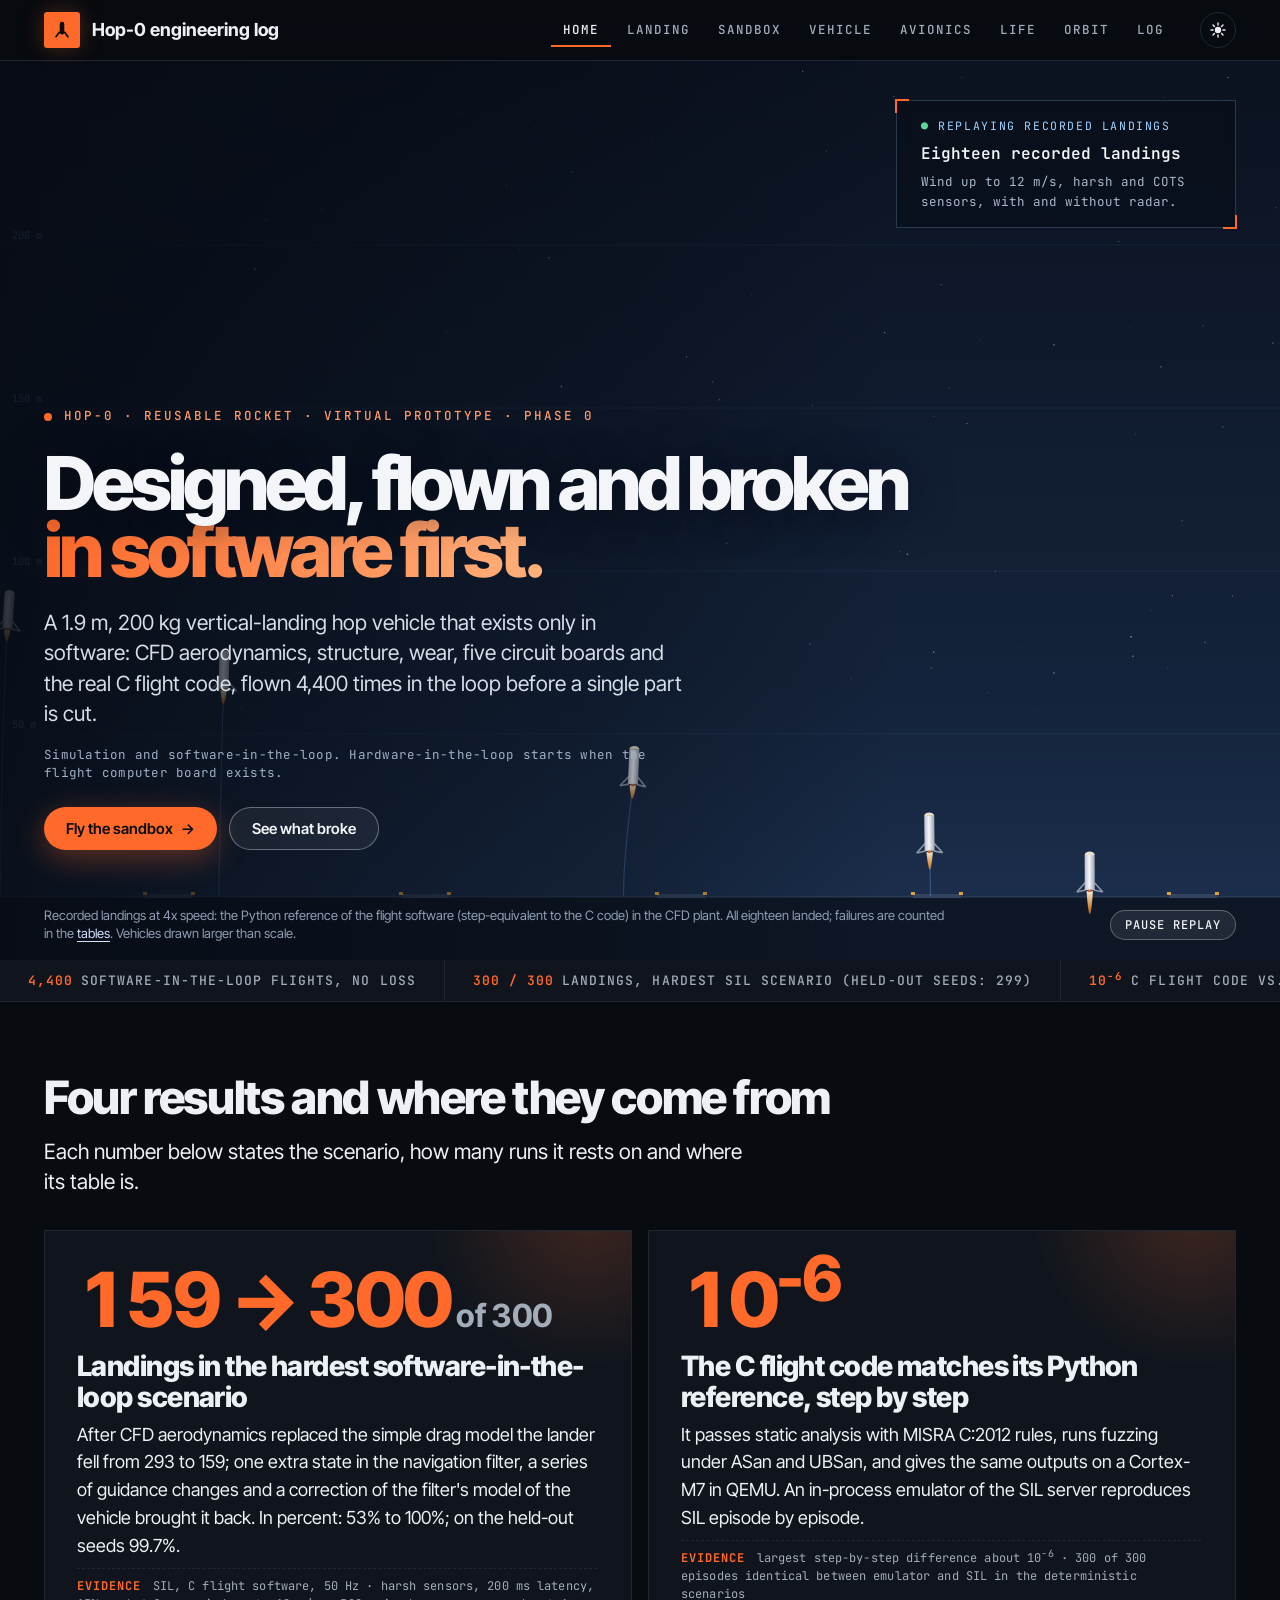
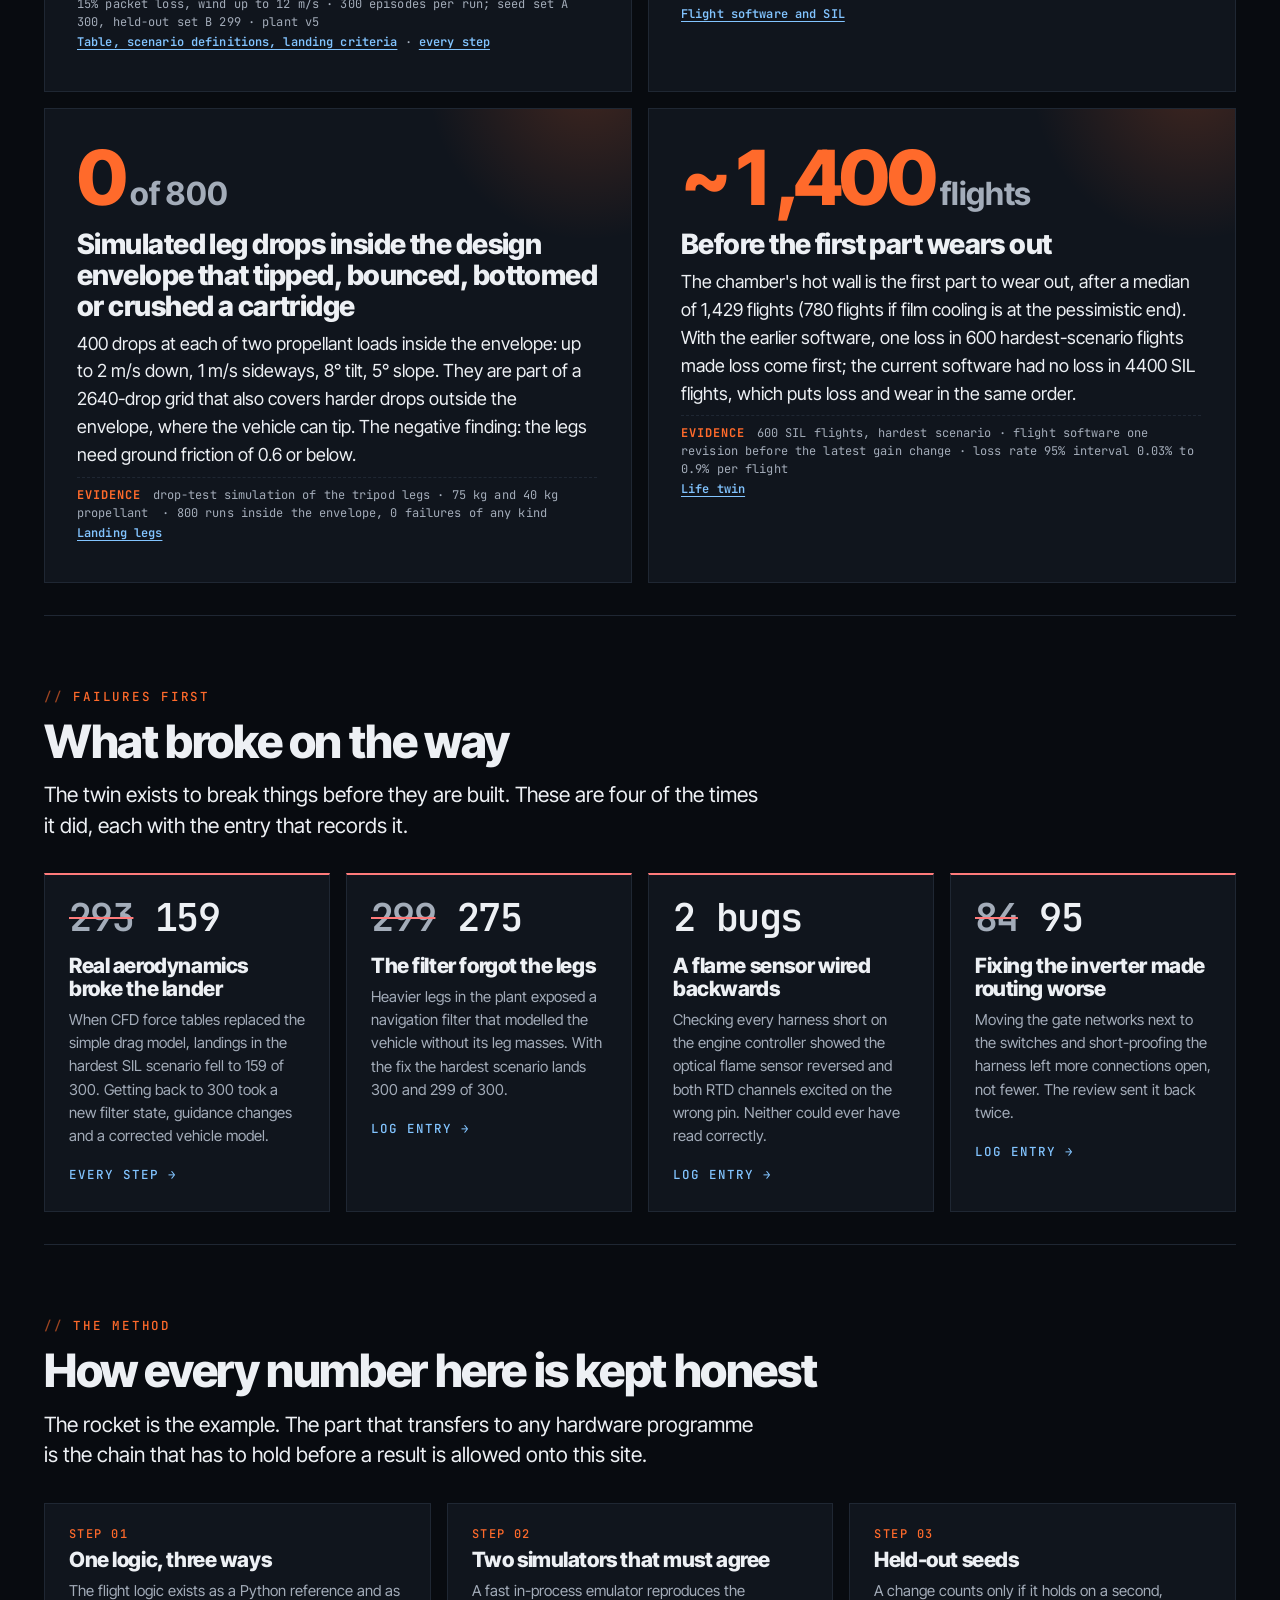
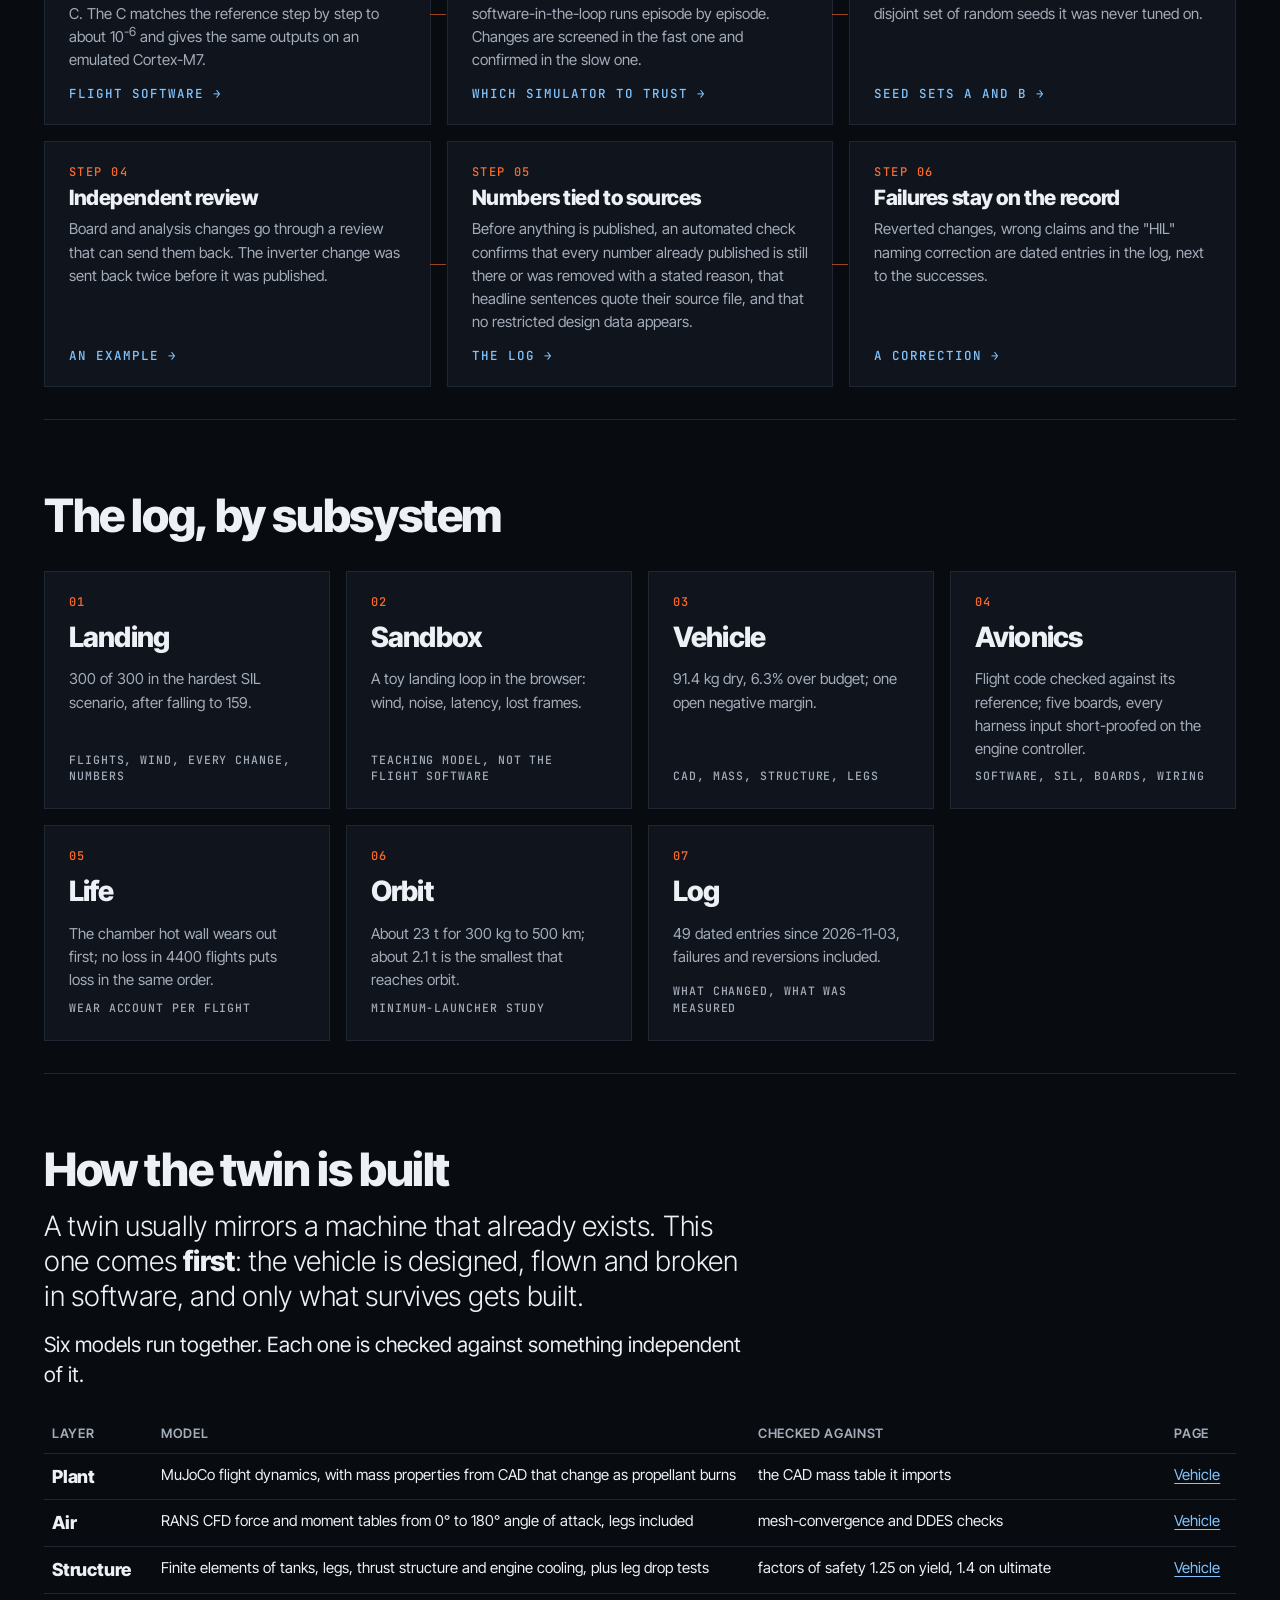
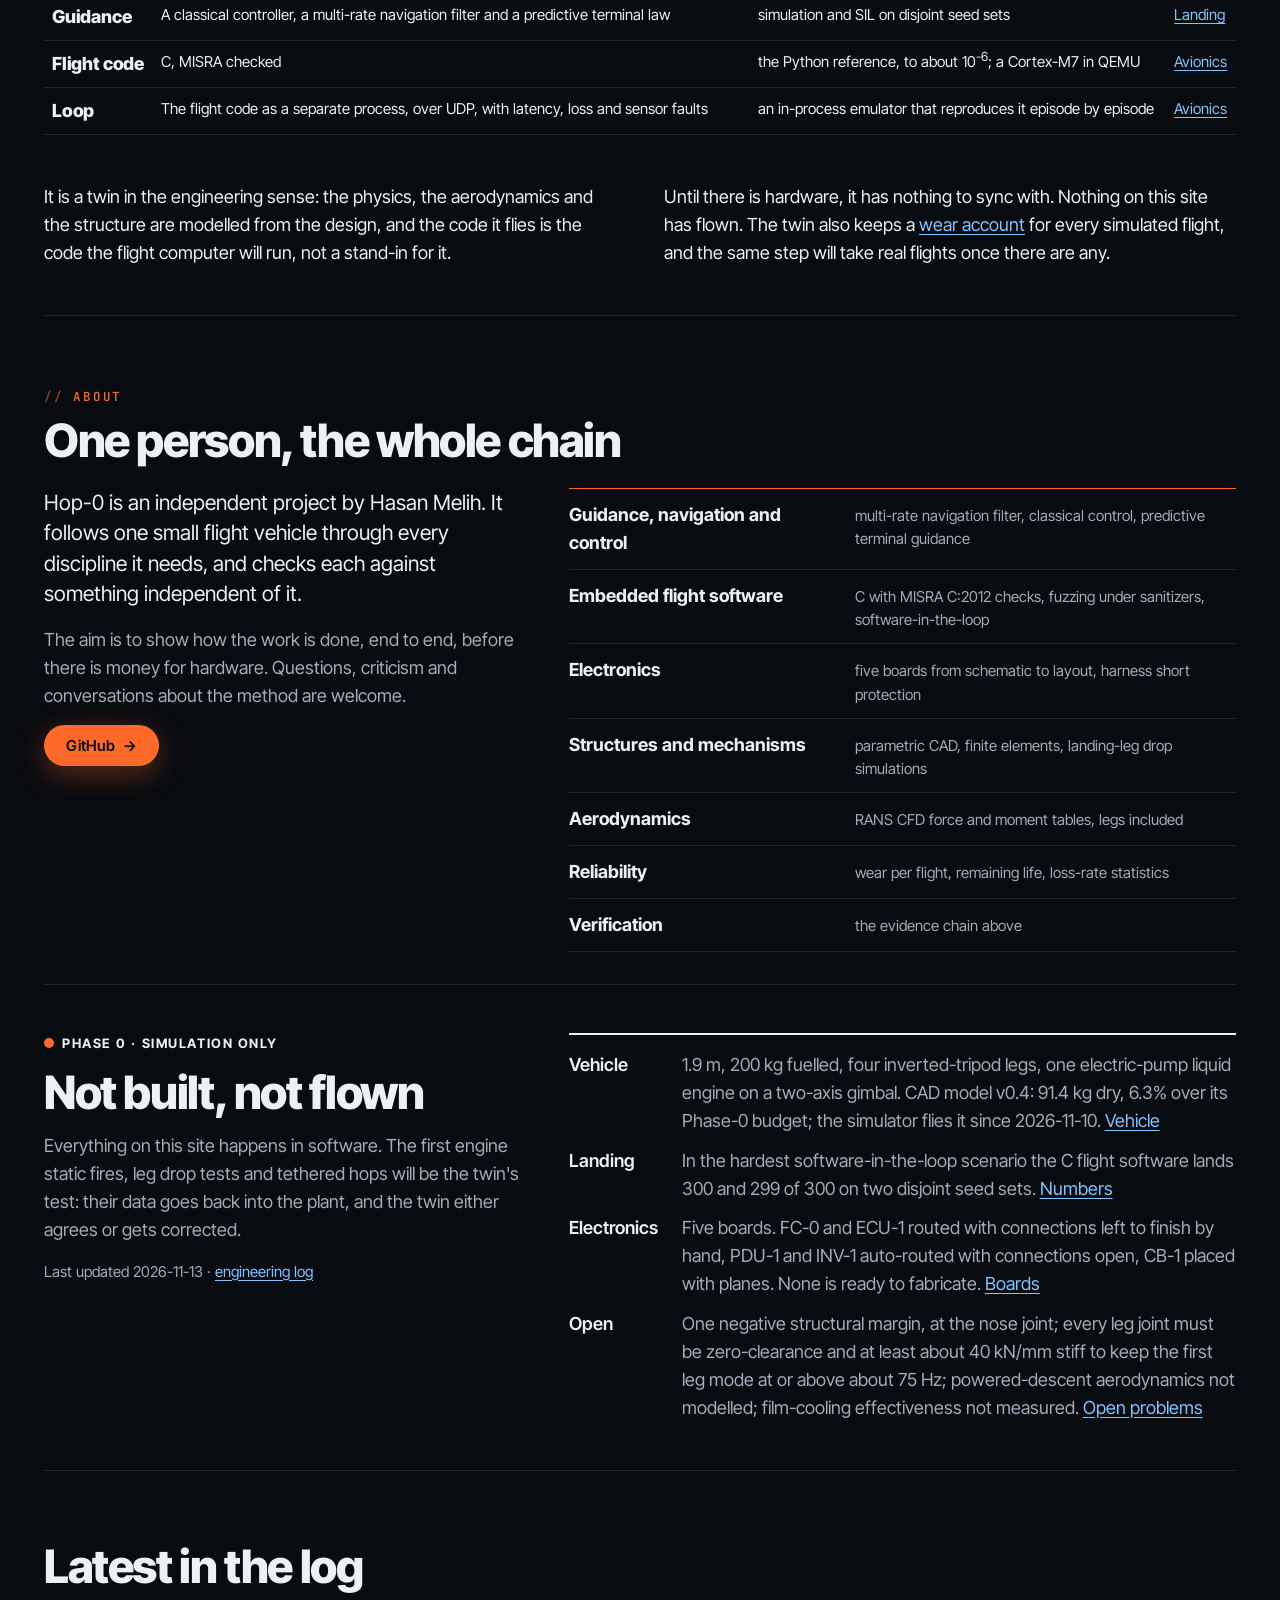
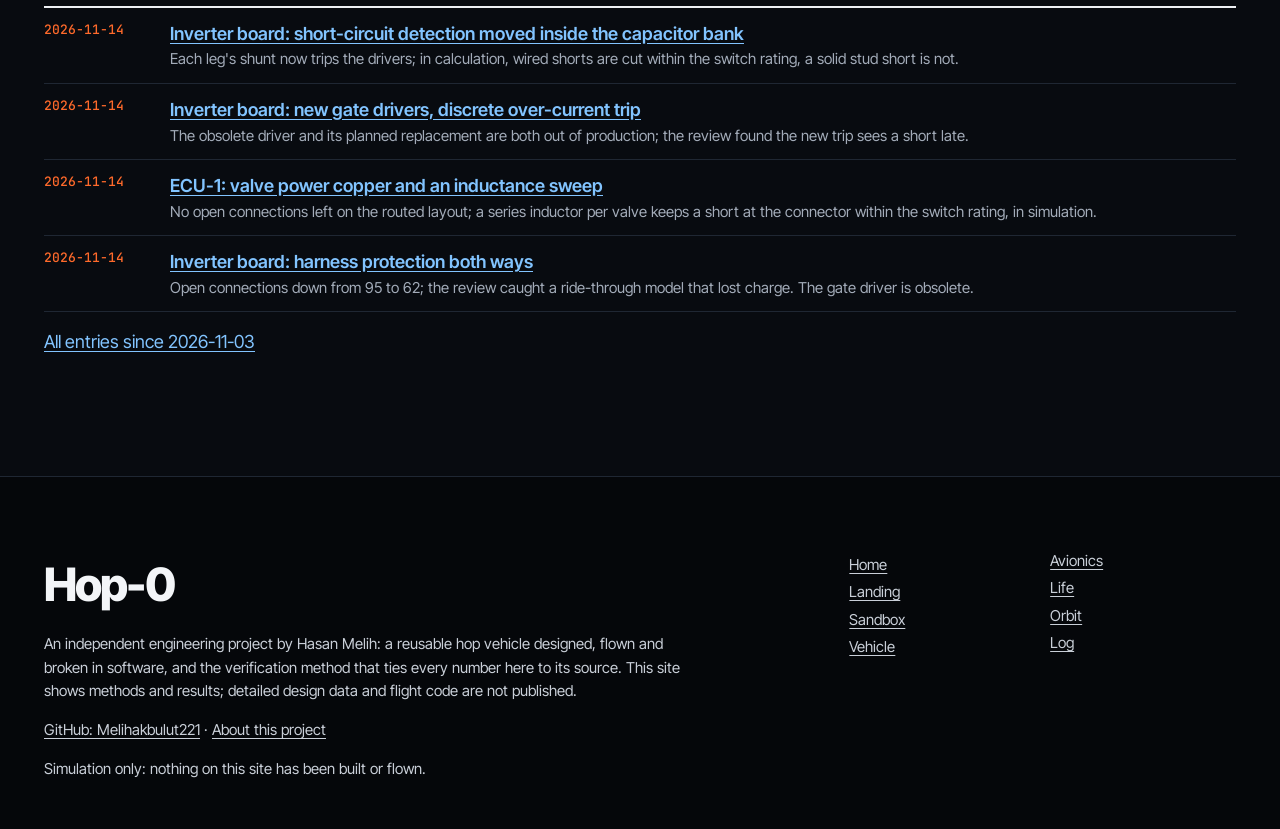
==== index.html @ 43d83c55 "INV-1: per-leg short-circuit detection, interlock, all routed; review findings; log entry 2026-11-14" ====
<!doctype html>
<html lang="en">
<head>
<meta charset="utf-8">
<meta name="viewport" content="width=device-width, initial-scale=1">
<title>Hop-0 engineering log</title>
<meta name="description" content="A digital twin of a small reusable rocket, built before the rocket: flight dynamics, CFD aerodynamics, structure, guidance and the real flight code in software-in-the-loop. Simulation only; nothing has been built or flown.">
<meta property="og:type" content="article">
<meta property="og:title" content="Hop-0: designed, flown and broken in software first">
<meta property="og:description" content="A reusable rocket that exists only in software so far: CFD aerodynamics, structure, wear, five circuit boards and the real C flight code, flown 4,400 times in software-in-the-loop without a loss. Hardware-in-the-loop starts when the flight computer board exists.">
<meta property="og:url" content="https://melihakbulut221.github.io/hop0-log/">
<meta property="og:image" content="https://melihakbulut221.github.io/hop0-log/assets/og.png?v=3">
<meta property="og:image:width" content="1200">
<meta property="og:image:height" content="630">
<meta property="og:image:alt" content="Hop-0: designed, flown and broken in software first. Eighteen replayed landing trajectories converging on the pad.">
<meta name="twitter:card" content="summary_large_image">
<meta name="twitter:image" content="https://melihakbulut221.github.io/hop0-log/assets/og.png?v=3">
<link rel="preconnect" href="https://fonts.googleapis.com">
<link rel="preconnect" href="https://fonts.gstatic.com" crossorigin>
<link href="https://fonts.googleapis.com/css2?family=Inter+Tight:wght@300;400;600;800&amp;family=JetBrains+Mono:wght@400;500;600&amp;display=swap" rel="stylesheet">
<script>try{var t=localStorage.getItem("hop0-theme");if(t==="light"||t==="dark")document.documentElement.setAttribute("data-theme",t)}catch(e){}</script>
<link rel="stylesheet" href="assets/site.css">
</head>
<body data-page="home">
<a class="skip" href="#main">Skip to content</a>
<!-- site header: identical on every page -->
<header class="bar">
 <div class="wrap">
  <a class="home-link" href="index.html"><span class="mark" aria-hidden="true"><svg viewBox="0 0 22 22"><rect x="8.5" y="2" width="5" height="14" rx="2.5" fill="#fafaf6"/><path d="M8.5 13 L4 19 M13.5 13 L18 19" stroke="#fafaf6" stroke-width="1.8"/></svg></span>Hop-0 engineering log</a>
  <button class="menu-btn" id="menu-btn" type="button" aria-expanded="false" aria-controls="site-nav" hidden>Menu</button>
  <nav id="site-nav" aria-label="Site">
   <ul>
    <li><a href="index.html" aria-current="page">Home</a></li>
    <li><a href="gnc.html">Landing</a></li>
    <li><a href="emulator.html">Sandbox</a></li>
    <li><a href="vehicle.html">Vehicle</a></li>
    <li><a href="avionics.html">Avionics</a></li>
    <li><a href="life.html">Life</a></li>
    <li><a href="orbit.html">Orbit</a></li>
    <li><a href="log.html">Log</a></li>
   </ul>
  </nav>
  <button class="theme-btn" id="theme-btn" type="button" aria-label="Switch to light theme" hidden><svg viewBox="0 0 16 16" aria-hidden="true"><circle cx="8" cy="8" r="3.2" fill="currentColor"/><path d="M8 1v2M8 13v2M1 8h2M13 8h2M3 3l1.4 1.4M11.6 11.6L13 13M3 13l1.4-1.4M11.6 4.4L13 3" stroke="currentColor" stroke-width="1.4" stroke-linecap="round"/></svg></button>
 </div>
</header>

<main id="main">
<section class="hero" aria-labelledby="hero-h" data-module="hero" data-eager>
  <canvas id="hero-canvas" aria-hidden="true"></canvas>
  <div class="wrap">
    <div class="hero-copy">
      <p class="hero-k"><i aria-hidden="true"></i>Hop-0 · reusable rocket · virtual prototype · phase 0</p>
      <h1 id="hero-h">Designed, flown and broken<span>in software first.</span></h1>
      <p>A 1.9 m, 200 kg vertical-landing hop vehicle that exists only in software: CFD aerodynamics, structure, wear,
        five circuit boards and the real C flight code, flown 4,400 times in the loop before a single part is cut.</p>
      <p class="hero-note">Simulation and software-in-the-loop. Hardware-in-the-loop starts when the flight computer board exists.</p>
      <div class="cta"><a class="btn btn-p" href="emulator.html">Fly the sandbox <span class="arr" aria-hidden="true">&rarr;</span></a>
        <a class="btn btn-g" href="#broke">See what broke</a></div>
    </div>
    <div class="feat" id="feat" aria-live="off">
      <p class="k">Replaying recorded landings</p>
      <p class="t" id="feat-t">Eighteen recorded landings</p>
      <p class="d" id="feat-d">Wind up to 12 m/s, harsh and COTS sensors, with and without radar.</p>
    </div>
    <div class="hero-foot">
      <p>Recorded landings at 4x speed: the Python reference of the flight software (step-equivalent to the C code) in the
        CFD plant. All eighteen landed; failures are counted in the <a href="gnc.html#numbers">tables</a>. Vehicles drawn
        larger than scale.</p>
      <button type="button" id="hero-pause" aria-pressed="false" hidden>Pause replay</button>
    </div>
  </div>
</section>
<div class="ticker" aria-label="Key numbers"><ul><!-- the list runs twice for a seamless loop; the copy is hidden from screen readers --><li><b>4,400</b>software-in-the-loop flights, no loss</li><li><b>300 / 300</b>landings, hardest SIL scenario (held-out seeds: 299)</li><li><b>10<sup>-6</sup></b>C flight code vs. its Python reference</li><li><b>2,640</b>simulated leg drops</li><li><b>~1,400</b>flights before the first part wears out</li><li><b>5</b>circuit boards, none ready to fabricate</li><li><b>~23 t</b>sized orbital vehicle for 300 kg to 500 km (study)</li><li><b>0</b>parts built</li><li aria-hidden="true"><b>4,400</b>software-in-the-loop flights, no loss</li><li aria-hidden="true"><b>300 / 300</b>landings, hardest SIL scenario (held-out seeds: 299)</li><li aria-hidden="true"><b>10<sup>-6</sup></b>C flight code vs. its Python reference</li><li aria-hidden="true"><b>2,640</b>simulated leg drops</li><li aria-hidden="true"><b>~1,400</b>flights before the first part wears out</li><li aria-hidden="true"><b>5</b>circuit boards, none ready to fabricate</li><li aria-hidden="true"><b>~23 t</b>sized orbital vehicle for 300 kg to 500 km (study)</li><li aria-hidden="true"><b>0</b>parts built</li></ul></div>

<div class="wrap">


<section class="sec" id="results" aria-labelledby="results-h">
  <h2 id="results-h">Four results and where they come from</h2>
  <p class="lede">Each number below states the scenario, how many runs it rests on and where its table is.</p>
  <div class="results">
    <article class="result">
      <span class="big num">159 &rarr; 300<small> of 300</small></span>
      <h3>Landings in the hardest software-in-the-loop scenario</h3>
      <p>After CFD aerodynamics replaced the simple drag model the lander fell from 293 to 159; one extra state in the
        navigation filter, a series of guidance changes and a correction of the filter's model of the vehicle brought it
        back. In percent: 53% to 100%; on the held-out seeds 99.7%.</p>
      <p class="ev"><span>SIL, C flight software, 50 Hz</span><span>harsh sensors, 200 ms latency, 15% packet loss,
        wind up to 12 m/s</span><span>300 episodes per run; seed set A 300, held-out set B 299</span><span>plant v5</span>
        <span class="ev-src"><a href="gnc.html#numbers">Table, scenario definitions, landing criteria</a> ·
        <a href="gnc.html#timeline">every step</a></span></p>
    </article>
    <article class="result">
      <span class="big num">10<sup>-6</sup></span>
      <h3>The C flight code matches its Python reference, step by step</h3>
      <p>It passes static analysis with MISRA C:2012 rules, runs fuzzing under ASan and UBSan, and gives the same outputs
        on a Cortex-M7 in QEMU. An in-process emulator of the SIL server reproduces SIL episode by episode.</p>
      <p class="ev"><span>largest step-by-step difference about 10<sup>-6</sup></span><span>300 of 300 episodes
        identical between emulator and SIL in the deterministic scenarios</span>
        <span class="ev-src"><a href="avionics.html#software">Flight software and SIL</a></span></p>
    </article>
    <article class="result">
      <span class="big num">0<small> of 800</small></span>
      <h3>Simulated leg drops inside the design envelope that tipped, bounced, bottomed or crushed a cartridge</h3>
      <p>400 drops at each of two propellant loads inside the envelope: up to 2 m/s down, 1 m/s sideways, 8° tilt,
        5° slope. They are part of a 2640-drop grid that also covers harder drops outside the envelope, where the vehicle
        can tip. The negative finding: the legs need ground friction of 0.6 or below.</p>
      <p class="ev"><span>drop-test simulation of the tripod legs</span><span>75 kg and 40 kg propellant</span>
        <span>800 runs inside the envelope, 0 failures of any kind</span>
        <span class="ev-src"><a href="vehicle.html#legs">Landing legs</a></span></p>
    </article>
    <article class="result">
      <span class="big num">~1,400<small> flights</small></span>
      <h3>Before the first part wears out</h3>
      <p>The chamber's hot wall is the first part to wear out, after a median of 1,429 flights (780 flights if film cooling is at the pessimistic end).
        With the earlier software, one loss in 600 hardest-scenario flights made loss come first; the current software had no
        loss in 4400 SIL flights, which puts loss and wear in the same order.</p>
      <p class="ev"><span>600 SIL flights, hardest scenario</span><span>flight software one revision before the latest
        gain change</span><span>loss rate 95% interval 0.03% to 0.9% per flight</span>
        <span class="ev-src"><a href="life.html">Life twin</a></span></p>
    </article>
  </div>
</section>

<section class="sec" id="broke" aria-labelledby="broke-h">
  <p class="kicker">Failures first</p>
  <h2 id="broke-h">What broke on the way</h2>
  <p class="lede">The twin exists to break things before they are built. These are four of the times it did, each with
    the entry that records it.</p>
  <div class="broke">
    <article><span class="n"><s>293</s> 159</span><h3>Real aerodynamics broke the lander</h3>
      <p>When CFD force tables replaced the simple drag model, landings in the hardest SIL scenario fell to 159 of 300.
        Getting back to 300 took a new filter state, guidance changes and a corrected vehicle model.</p>
      <a href="gnc.html#timeline">Every step</a></article>
    <article><span class="n"><s>299</s> 275</span><h3>The filter forgot the legs</h3>
      <p>Heavier legs in the plant exposed a navigation filter that modelled the vehicle without its leg masses.
        With the fix the hardest scenario lands 300 and 299 of 300.</p>
      <a href="log.html#e-1110-filtermass">Log entry</a></article>
    <article><span class="n">2 bugs</span><h3>A flame sensor wired backwards</h3>
      <p>Checking every harness short on the engine controller showed the optical flame sensor reversed and both RTD
        channels excited on the wrong pin. Neither could ever have read correctly.</p>
      <a href="log.html#e-1112-ecuprot">Log entry</a></article>
    <article><span class="n"><s>84</s> 95</span><h3>Fixing the inverter made routing worse</h3>
      <p>Moving the gate networks next to the switches and short-proofing the harness left more connections open, not
        fewer. The review sent it back twice.</p>
      <a href="log.html#e-1112-invgate">Log entry</a></article>
  </div>
</section>

<section class="sec" id="method" aria-labelledby="method-h">
  <p class="kicker">The method</p>
  <h2 id="method-h">How every number here is kept honest</h2>
  <p class="lede">The rocket is the example. The part that transfers to any hardware programme is the chain that has to
    hold before a result is allowed onto this site.</p>
  <ol class="method">
    <li><h3>One logic, three ways</h3><p>The flight logic exists as a Python reference and as C. The C matches the
      reference step by step to about 10<sup>-6</sup> and gives the same outputs on an emulated Cortex-M7.</p><a href="avionics.html#software">Flight software</a></li>
    <li><h3>Two simulators that must agree</h3><p>A fast in-process emulator reproduces the software-in-the-loop runs
      episode by episode. Changes are screened in the fast one and confirmed in the slow one.</p><a href="gnc.html#tools">Which simulator to trust</a></li>
    <li><h3>Held-out seeds</h3><p>A change counts only if it holds on a second, disjoint set of random seeds it was never
      tuned on.</p><a href="gnc.html#numbers">Seed sets A and B</a></li>
    <li><h3>Independent review</h3><p>Board and analysis changes go through a review that can send them back. The
      inverter change was sent back twice before it was published.</p><a href="log.html#e-1112-invgate">An example</a></li>
    <li><h3>Numbers tied to sources</h3><p>Before anything is published, an automated check confirms that every number
      already published is still there or was removed with a stated reason, that headline sentences quote their source
      file, and that no restricted design data appears.</p><a href="log.html">The log</a></li>
    <li><h3>Failures stay on the record</h3><p>Reverted changes, wrong claims and the "HIL" naming correction are dated
      entries in the log, next to the successes.</p><a href="log.html#e-1113-sil">A correction</a></li>
  </ol>
</section>

<section class="sec" id="pages" aria-labelledby="pages-h">
  <h2 id="pages-h">The log, by subsystem</h2>
  <ul class="pagelist">
    <li><a href="gnc.html">Landing</a><p>300 of 300 in the hardest SIL scenario, after falling to 159.</p><span>flights, wind, every change, numbers</span></li>
    <li><a href="emulator.html">Sandbox</a><p>A toy landing loop in the browser: wind, noise, latency, lost frames.</p><span>teaching model, not the flight software</span></li>
    <li><a href="vehicle.html">Vehicle</a><p>91.4 kg dry, 6.3% over budget; one open negative margin.</p><span>CAD, mass, structure, legs</span></li>
    <li><a href="avionics.html">Avionics</a><p>Flight code checked against its reference; five boards, every harness input short-proofed on the engine controller.</p><span>software, SIL, boards, wiring</span></li>
    <li><a href="life.html">Life</a><p>The chamber hot wall wears out first; no loss in 4400 flights puts loss in the same order.</p><span>wear account per flight</span></li>
    <li><a href="orbit.html">Orbit</a><p>About 23 t for 300 kg to 500 km; about 2.1 t is the smallest that reaches orbit.</p><span>minimum-launcher study</span></li>
    <li><a href="log.html">Log</a><p>49 dated entries since 2026-11-03, failures and reversions included.</p><span>what changed, what was measured</span></li>
  </ul>
</section>

<section class="sec" id="twin" aria-labelledby="twin-h">
  <h2 id="twin-h">How the twin is built</h2>
  <p class="big-quote">A twin usually mirrors a machine that already exists. This one comes <strong>first</strong>: the
    vehicle is designed, flown and broken in software, and only what survives gets built.</p>
  <p class="lede">Six models run together. Each one is checked against something independent of it.</p>
  <div class="tablewrap">
  <table class="layers">
    <thead><tr><th scope="col">Layer</th><th scope="col">Model</th><th scope="col">Checked against</th><th scope="col">Page</th></tr></thead>
    <tbody>
      <tr><th scope="row">Plant</th><td data-label="Model">MuJoCo flight dynamics, with mass properties from CAD that change as propellant burns</td>
        <td data-label="Checked against">the CAD mass table it imports</td><td data-label="Page"><a href="vehicle.html#model">Vehicle</a></td></tr>
      <tr><th scope="row">Air</th><td data-label="Model">RANS CFD force and moment tables from 0° to 180° angle of attack, legs included</td>
        <td data-label="Checked against">mesh-convergence and DDES checks</td><td data-label="Page"><a href="vehicle.html#model">Vehicle</a></td></tr>
      <tr><th scope="row">Structure</th><td data-label="Model">Finite elements of tanks, legs, thrust structure and engine cooling, plus leg drop tests</td>
        <td data-label="Checked against">factors of safety 1.25 on yield, 1.4 on ultimate</td><td data-label="Page"><a href="vehicle.html#structure">Vehicle</a></td></tr>
      <tr><th scope="row">Guidance</th><td data-label="Model">A classical controller, a multi-rate navigation filter and a predictive terminal law</td>
        <td data-label="Checked against">simulation and SIL on disjoint seed sets</td><td data-label="Page"><a href="gnc.html">Landing</a></td></tr>
      <tr><th scope="row">Flight code</th><td data-label="Model">C, MISRA checked</td>
        <td data-label="Checked against">the Python reference, to about 10<sup>-6</sup>; a Cortex-M7 in QEMU</td><td data-label="Page"><a href="avionics.html#software">Avionics</a></td></tr>
      <tr><th scope="row">Loop</th><td data-label="Model">The flight code as a separate process, over UDP, with latency, loss and sensor faults</td>
        <td data-label="Checked against">an in-process emulator that reproduces it episode by episode</td><td data-label="Page"><a href="avionics.html#hil">Avionics</a></td></tr>
    </tbody>
  </table>
  </div>
  <div class="cols2" style="margin-top:var(--sp-5)">
    <p>It is a twin in the engineering sense: the physics, the aerodynamics and the structure are modelled from the
      design, and the code it flies is the code the flight computer will run, not a stand-in for it.</p>
    <p>Until there is hardware, it has nothing to sync with. Nothing on this site has flown. The twin also keeps a
      <a href="life.html">wear account</a> for every simulated flight, and the same step will take real flights once
      there are any.</p>
  </div>
</section>

<section class="sec" id="about" aria-labelledby="about-h">
  <p class="kicker">About</p>
  <h2 id="about-h">One person, the whole chain</h2>
  <div class="about">
    <div>
      <p class="lede">Hop-0 is an independent project by Hasan Melih. It follows one small flight vehicle through every
        discipline it needs, and checks each against something independent of it.</p>
      <p class="muted">The aim is to show how the work is done, end to end, before there is money for hardware. Questions,
        criticism and conversations about the method are welcome.</p>
      <p><a class="btn btn-p" href="https://github.com/Melihakbulut221">GitHub <span class="arr" aria-hidden="true">&rarr;</span></a></p>
    </div>
    <ul class="disc">
      <li><a href="gnc.html">Guidance, navigation and control</a><span>multi-rate navigation filter, classical control, predictive terminal guidance</span></li>
      <li><a href="avionics.html#software">Embedded flight software</a><span>C with MISRA C:2012 checks, fuzzing under sanitizers, software-in-the-loop</span></li>
      <li><a href="avionics.html#boards">Electronics</a><span>five boards from schematic to layout, harness short protection</span></li>
      <li><a href="vehicle.html">Structures and mechanisms</a><span>parametric CAD, finite elements, landing-leg drop simulations</span></li>
      <li><a href="vehicle.html#model">Aerodynamics</a><span>RANS CFD force and moment tables, legs included</span></li>
      <li><a href="life.html">Reliability</a><span>wear per flight, remaining life, loss-rate statistics</span></li>
      <li><a href="#method">Verification</a><span>the evidence chain above</span></li>
    </ul>
  </div>
</section>

<section class="status sec" id="status" aria-labelledby="status-h">
  <div>
    <p class="state"><i aria-hidden="true"></i>Phase 0 · simulation only</p>
    <h2 id="status-h">Not built, not flown</h2>
    <p class="muted">Everything on this site happens in software. The first engine static fires, leg drop tests and
      tethered hops will be the twin's test: their data goes back into the plant, and the twin either agrees or gets
      corrected.</p>
    <p class="small muted">Last updated 2026-11-13 · <a href="log.html">engineering log</a></p>
  </div>
  <dl>
    <dt>Vehicle</dt><dd>1.9 m, 200 kg fuelled, four inverted-tripod legs, one electric-pump liquid engine on a two-axis
      gimbal. CAD model v0.4: 91.4 kg dry, 6.3% over its Phase-0 budget; the simulator flies it since 2026-11-10. <a href="vehicle.html">Vehicle</a></dd>
    <dt>Landing</dt><dd>In the hardest software-in-the-loop scenario the C flight software lands 300 and 299 of 300 on
      two disjoint seed sets. <a href="gnc.html#numbers">Numbers</a></dd>
    <dt>Electronics</dt><dd>Five boards. FC-0 and ECU-1 routed with connections left to finish by hand, PDU-1 and INV-1
      auto-routed with connections open, CB-1 placed with planes. None is ready to fabricate. <a href="avionics.html#boards">Boards</a></dd>
    <dt>Open</dt><dd>One negative structural margin, at the nose joint; every leg joint must be zero-clearance and at least about
      40 kN/mm stiff to keep the first leg mode at or above about 75 Hz; powered-descent aerodynamics not modelled; film-cooling effectiveness
      not measured. <a href="gnc.html#open">Open problems</a></dd>
  </dl>
</section>

<section class="sec" id="latest" aria-labelledby="latest-h">
  <h2 id="latest-h">Latest in the log</h2>
  <ul class="logteaser">
    <li><time datetime="2026-11-14">2026-11-14</time><div><a href="log.html#e-1114-invshort">Inverter board: short-circuit detection moved inside the capacitor bank</a>
      <span>Each leg's shunt now trips the drivers; in calculation, wired shorts are cut within the switch rating, a solid stud short is not.</span></div></li>
    <li><time datetime="2026-11-14">2026-11-14</time><div><a href="log.html#e-1114-invdriver">Inverter board: new gate drivers, discrete over-current trip</a>
      <span>The obsolete driver and its planned replacement are both out of production; the review found the new trip sees a short late.</span></div></li>
    <li><time datetime="2026-11-14">2026-11-14</time><div><a href="log.html#e-1114-ecucopper">ECU-1: valve power copper and an inductance sweep</a>
      <span>No open connections left on the routed layout; a series inductor per valve keeps a short at the connector within the switch rating, in simulation.</span></div></li>
    <li><time datetime="2026-11-14">2026-11-14</time><div><a href="log.html#e-1114-invharness">Inverter board: harness protection both ways</a>
      <span>Open connections down from 95 to 62; the review caught a ride-through model that lost charge. The gate driver is obsolete.</span></div></li>
          </ul>
  <p style="margin-top:var(--sp-4)"><a href="log.html">All entries since 2026-11-03</a></p>
</section>

</div>
</main>

<!-- site footer: identical on every page -->
<footer>
 <div class="wrap fgrid2">
  <div>
   <p class="fname">Hop-0</p>
   <p>An independent engineering project by Hasan Melih: a reusable hop vehicle designed, flown and broken in software,
     and the verification method that ties every number here to its source. This site shows methods and results;
     detailed design data and flight code are not published.</p>
   <p><a href="https://github.com/Melihakbulut221">GitHub: Melihakbulut221</a> · <a href="index.html#about">About this project</a></p>
   <p>Simulation only: nothing on this site has been built or flown.</p>
  </div>
  <ul aria-label="Pages">
   <li><a href="index.html">Home</a></li><li><a href="gnc.html">Landing</a></li><li><a href="emulator.html">Sandbox</a></li><li><a href="vehicle.html">Vehicle</a></li>
   <li><a href="avionics.html">Avionics</a></li><li><a href="life.html">Life</a></li><li><a href="orbit.html">Orbit</a></li>
   <li><a href="log.html">Log</a></li>
  </ul>
 </div>
</footer>

<script src="assets/js/boot.js"></script>
</body>
</html>
---- assets/site.css ----
/* Hop-0 engineering log: the one stylesheet for every page.
   1 tokens  2 base and type  3 layout  4 header and footer  5 shared components  6 charts and tables
   7 home  8 landing (GNC)  9 vehicle  10 avionics  11 life  12 orbit  13 log
   Type scale (8 steps) and spacing scale (9 steps) are tokens; components use only these. */

/* ================================================================ 1 tokens */
/* Dark ("night range") is the default theme; light is opt-in through the header toggle (data-theme="light"). */
:root {
  --bg: #080b10; --fg: #edf0f4; --fg2: #a3acb9; --rule: #1f2733; --card: #10151d;
  --accent: #ff6a2b; --on-accent: #0b0b0b; --link: #82c4ff; --dot: #4aa3ff; --before: #82c4ff;
  --c1: #1a212c; --c1fg: #edf0f4; --c2: #2f4d43; --c2fg: #fafaf6; --c3: #5d6382; --c3fg: #f6f6f2;
  --c4: #6e5f3e; --c4fg: #f6f6f2; --c5: #213654; --c5fg: #fafaf6; --c6: #7c4632; --c6fg: #fafaf6;
  --banner: #140f0c; --ok: #5fd39a; --bad: #ff7b7b;
  --bar: rgba(8, 11, 16, .78); --grid: rgba(130, 196, 255, .07); --glow: rgba(255, 106, 43, .28); --hud: #9fd3ff;

  --t-xs: 13px;                        /* labels, table heads, tick text */
  --t-s: 15px;                         /* captions, secondary text */
  --t-m: 18px;                         /* body */
  --t-l: 21px;                         /* lede, h4 */
  --t-xl: clamp(23px, 2.3vw, 28px);    /* h3 */
  --t-2xl: clamp(30px, 3.6vw, 46px);   /* h2, stat numbers */
  --t-3xl: clamp(40px, 6vw, 76px);     /* page title */
  --t-hero: clamp(40px, 5.8vw, 96px); /* home title only */

  --sp-1: 4px; --sp-2: 8px; --sp-3: 12px; --sp-4: 16px; --sp-5: 24px; --sp-6: 32px; --sp-7: 48px; --sp-8: 72px; --sp-9: 112px;
  --wrap: 1240px; --gutter: 24px; --measure: 720px; --radius: 4px;
  --font: "Inter Tight", ui-sans-serif, system-ui, -apple-system, "Segoe UI", Roboto, Arial, sans-serif;
  --mono: "JetBrains Mono", ui-monospace, SFMono-Regular, Menlo, Consolas, monospace;
  color-scheme: dark;
}
@media (max-width: 600px) { :root { --gutter: 16px; --t-m: 17px; } }
:root[data-theme="dark"] {
  --bg: #080b10; --fg: #edf0f4; --fg2: #a3acb9; --rule: #1f2733; --card: #10151d;
  --accent: #ff6a2b; --on-accent: #0b0b0b; --link: #82c4ff; --dot: #4aa3ff; --before: #82c4ff;
  --c1: #1a212c; --c1fg: #edf0f4; --c3: #5d6382; --c3fg: #f6f6f2; --c4: #6e5f3e; --c4fg: #f6f6f2;
  --banner: #140f0c; --ok: #5fd39a;
}
:root[data-theme="light"] {
  --bg: #fafaf6; --fg: #191919; --fg2: #5b5a55; --rule: #e3e2db; --card: #ffffff;
  --accent: #c4471f; --on-accent: #ffffff; --link: #184f95; --dot: #184f95; --before: #5b8fd0;
  --c1: #e8e7e1; --c1fg: #191919; --c3: #9aa0ba; --c3fg: #191919; --c4: #d8c8a4; --c4fg: #191919;
  --banner: #2a211c; --ok: #2f7d52; --bad: #b3261e;
  --bar: rgba(250, 250, 246, .85); --grid: rgba(24, 79, 149, .06); --glow: rgba(196, 71, 31, .16); --hud: #184f95;
  color-scheme: light;
}

/* ================================================================ 2 base and type */
* { box-sizing: border-box; }
html { -webkit-text-size-adjust: 100%; }
body { margin: 0; background: var(--bg); color: var(--fg); overflow-x: hidden; font: 400 var(--t-m)/1.55 var(--font); }
a { color: var(--link); text-underline-offset: 3px; }
a:focus-visible, button:focus-visible, [tabindex]:focus-visible, summary:focus-visible { outline: 2px solid var(--accent); outline-offset: 2px; }
strong, b { font-weight: 600; }
img { max-width: 100%; height: auto; }
h1, h2, h3, h4 { font-weight: 800; letter-spacing: -.03em; margin: 0; }
h1 { font-size: var(--t-3xl); line-height: .98; letter-spacing: -.04em; }
h2 { font-size: var(--t-2xl); line-height: 1.02; }
h3 { font-size: var(--t-xl); line-height: 1.1; letter-spacing: -.02em; }
h4 { font-size: var(--t-l); line-height: 1.2; letter-spacing: -.01em; }
p { margin: 0 0 var(--sp-4); }
ul, ol { margin: 0 0 var(--sp-4); padding-left: 20px; }
li { margin: var(--sp-1) 0; }
sup { line-height: 0; }
.kicker { font: 500 12.5px/1.4 var(--mono); text-transform: uppercase; letter-spacing: .14em; color: var(--accent); margin: 0 0 var(--sp-3); }
.kicker::before { content: "// "; opacity: .6; }
.lede { font-size: var(--t-l); line-height: 1.45; max-width: var(--measure); }
.muted { color: var(--fg2); }
.small { font-size: var(--t-s); }
.skip { position: absolute; left: -999px; top: 0; background: var(--fg); color: var(--bg); padding: var(--sp-2) var(--sp-4); z-index: 50; }
.skip:focus { left: var(--sp-2); top: var(--sp-2); }
.vh { position: absolute !important; width: 1px; height: 1px; overflow: hidden; clip: rect(0 0 0 0); white-space: nowrap; }
.num { font-variant-numeric: tabular-nums; }

/* ================================================================ 3 layout */
.wrap { max-width: var(--wrap); margin: 0 auto; padding: 0 var(--gutter); }
.sec { padding: var(--sp-8) 0 var(--sp-6); border-top: 1px solid var(--rule); scroll-margin-top: 72px; }
.sec:first-of-type { border-top: 0; }
.sec > h2 { margin-bottom: var(--sp-4); max-width: 900px; }
.sec > .lede, .sec > p { max-width: var(--measure); }
.sub { scroll-margin-top: 72px; margin-top: var(--sp-7); }
.sub > h3 { margin-bottom: var(--sp-3); }
.split { display: grid; grid-template-columns: 4fr 7fr; gap: var(--sp-7); }
.split > h2 { position: sticky; top: 88px; align-self: start; }
.split .body { max-width: var(--measure); }
.split > *, .grid2 > *, .cols2 > *, .status > *, .bpanel > *, .lgrid > *, .xp > *, .mech .m-row > *, .mech .m-fill > *, .mech .m-cols > *, .mech .m-two > * { min-width: 0; }
.cols2 { display: grid; grid-template-columns: 1fr 1fr; gap: var(--sp-3) var(--sp-7); }
.grid2 { display: grid; grid-template-columns: 7fr 5fr; gap: var(--sp-6); align-items: start; }
@media (max-width: 860px) {
  .split, .cols2, .grid2 { grid-template-columns: 1fr; gap: var(--sp-4); }
  .split > h2 { position: static; }
  .sec { padding: var(--sp-7) 0 var(--sp-5); }
}
section, [id] { scroll-margin-top: 72px; }

/* ================================================================ 4 header and footer */
.bar { position: sticky; top: 0; z-index: 20; background: var(--bar); -webkit-backdrop-filter: saturate(1.4) blur(14px); backdrop-filter: saturate(1.4) blur(14px); box-shadow: 0 1px 0 var(--rule); }
.bar .wrap { display: flex; align-items: center; justify-content: space-between; gap: var(--sp-4); height: 60px; }
.home-link { display: flex; align-items: center; gap: var(--sp-3); color: var(--fg); text-decoration: none; font-weight: 700; font-size: var(--t-m); white-space: nowrap; }
.mark { width: 36px; height: 36px; background: var(--accent); display: grid; place-items: center; flex: none; border-radius: 3px; box-shadow: 0 0 22px var(--glow); }
.mark svg rect { fill: #0b0b0b; } .mark svg path { stroke: #0b0b0b; }
.mark svg { width: 20px; height: 20px; }
#site-nav ul { list-style: none; margin: 0; padding: 0; display: flex; gap: var(--sp-1); }
#site-nav li { margin: 0; }
#site-nav a { display: block; padding: var(--sp-2) var(--sp-3); color: var(--fg2); text-decoration: none; font: 500 12.5px/1.4 var(--mono); text-transform: uppercase; letter-spacing: .08em; border-radius: var(--radius); }
#site-nav a:hover { background: var(--c1); color: var(--fg); }
#site-nav a[aria-current="page"] { background: none; color: var(--fg); box-shadow: inset 0 -2px 0 var(--accent); border-radius: 0; }
.menu-btn { display: none; font: inherit; font-size: var(--t-s); font-weight: 600; background: var(--fg); color: var(--bg); border: 0; border-radius: var(--radius); padding: var(--sp-2) var(--sp-4); cursor: pointer; }
@media (max-width: 900px) {
  .menu-btn:not([hidden]) { display: block; }
  .bar .wrap { flex-wrap: wrap; height: auto; min-height: 60px; }
  #site-nav { flex-basis: 100%; }
  #site-nav ul { flex-wrap: wrap; padding: 0 0 var(--sp-2); }
  .nav-js #site-nav { position: absolute; top: 60px; left: 0; right: 0; background: var(--bg); box-shadow: 0 1px 0 var(--rule); display: none; }
  .nav-js #site-nav.open { display: block; }
  .nav-js #site-nav ul { flex-direction: column; padding: var(--sp-2) var(--gutter) var(--sp-4); }
  .nav-js #site-nav a { font-size: var(--t-l); padding: var(--sp-2) 0; }
  #site-nav a[aria-current="page"] { background: none; color: var(--accent); }
}
.page-head { position: relative; padding: var(--sp-9) 0 var(--sp-7); isolation: isolate; }
.page-head::before { content: ""; position: absolute; z-index: -1; top: 0; bottom: 0; left: calc(50% - 50vw); right: calc(50% - 50vw);
  background: radial-gradient(60% 90% at 85% 0%, var(--glow), transparent 70%),
    linear-gradient(var(--grid) 1px, transparent 1px) 0 0 / 48px 48px, linear-gradient(90deg, var(--grid) 1px, transparent 1px) 0 0 / 48px 48px;
  -webkit-mask-image: linear-gradient(#000 55%, transparent); mask-image: linear-gradient(#000 55%, transparent); }
.page-head h1 { max-width: 1000px; margin-bottom: var(--sp-5); }
.page-head .lede { margin-bottom: var(--sp-5); }
.status-line { display: inline-flex; flex-wrap: wrap; gap: var(--sp-2) var(--sp-4); font: 400 12.5px/1.5 var(--mono); text-transform: uppercase; letter-spacing: .06em; color: var(--fg2); border-top: 1px solid var(--accent); padding-top: var(--sp-3); }
.status-line b { color: var(--fg); }
.toc { margin: var(--sp-5) 0 0; padding: 0; list-style: none; display: flex; flex-wrap: wrap; gap: var(--sp-2); font-size: var(--t-s); }
.toc li { margin: 0; }
.toc a { display: block; padding: var(--sp-1) var(--sp-3); border: 1px solid var(--rule); border-radius: 999px; text-decoration: none; color: var(--fg); background: var(--card); transition: border-color .2s, color .2s; }
.toc a:hover { border-color: var(--accent); color: var(--accent); }
footer { background: #05070a; color: #c9cfd8; padding: var(--sp-8) 0 var(--sp-6); margin-top: var(--sp-8); border-top: 1px solid #1f2733; }
footer a { color: #c9cfd8; }
footer .fgrid2 { display: grid; grid-template-columns: 2fr 1fr; gap: var(--sp-6); }
footer p { max-width: 640px; font-size: var(--t-s); }
footer ul { list-style: none; padding: 0; font-size: var(--t-s); columns: 2; }
footer .fname { font-size: var(--t-2xl); font-weight: 800; letter-spacing: -.04em; color: #fafaf6; margin: 0 0 var(--sp-3); }
@media (max-width: 700px) { footer .fgrid2 { grid-template-columns: 1fr; } }

/* ================================================================ 5 shared components */
/* evidence: every headline number carries scenario, runs, seeds and a link to its table */
.ev { font-size: var(--t-xs); line-height: 1.5; color: var(--fg2); margin: var(--sp-3) 0 0; padding-top: var(--sp-2); border-top: 1px dashed var(--rule); max-width: 560px; }
.ev::before { content: "Evidence "; font-weight: 700; text-transform: uppercase; letter-spacing: .08em; color: var(--fg); margin-right: var(--sp-1); }
.ev > span + span::before, .ev > span + a::before, .ev > a + span::before { content: " \00b7  "; white-space: pre; }
.ev a { font-weight: 600; }
.ev-src { display: block; margin-top: 2px; }
.ev > .ev-src::before { content: none !important; }
.entry .ev::before { content: "See "; }
/* a row of numbers */
.stats { display: grid; grid-template-columns: repeat(var(--n, 3), 1fr); border-top: 2px solid var(--fg); margin: var(--sp-5) 0 var(--sp-2); }
.stats { column-gap: var(--sp-5); }
.stats > div { padding: var(--sp-3) 0 var(--sp-2); border-bottom: 1px solid var(--rule); }
.stats b { display: block; font-size: var(--t-2xl); font-weight: 800; letter-spacing: -.035em; line-height: 1; font-variant-numeric: tabular-nums; }
.stats b small { font-size: .45em; font-weight: 600; letter-spacing: 0; }
.stats span { display: block; font-size: var(--t-s); line-height: 1.35; color: var(--fg2); margin-top: var(--sp-2); }
@media (max-width: 700px) {
  .stats { grid-template-columns: 1fr 1fr; }
  .stats > div { padding-left: 0; }
}
.note { border-left: 3px solid var(--accent); padding: 2px 0 2px var(--sp-4); color: var(--fg2); font-size: var(--t-s); max-width: var(--measure); }
.flag { display: inline-block; font-size: var(--t-xs); font-weight: 700; text-transform: uppercase; letter-spacing: .1em;
        color: var(--on-accent); background: var(--accent); border-radius: 999px; padding: 2px 10px; margin: 0 0 var(--sp-2); }
.tag { display: inline-block; font-size: var(--t-xs); font-weight: 600; border-radius: 999px; padding: var(--sp-1) 10px; background: var(--c4); color: var(--c4fg); margin: 0 0 var(--sp-3); }
.btn-small { font: inherit; font-size: var(--t-s); font-weight: 600; background: var(--fg); color: var(--bg); border: 0; border-radius: 999px; padding: var(--sp-2) var(--sp-4); cursor: pointer; }
.btn-small:disabled { opacity: .6; cursor: default; }
.defs { display: grid; grid-template-columns: max-content 1fr; gap: var(--sp-2) var(--sp-5); font-size: var(--t-s); margin: 0 0 var(--sp-4); max-width: 900px; }
.defs dt { font-weight: 600; }
.defs dd { margin: 0; color: var(--fg2); }
@media (max-width: 600px) { .defs { grid-template-columns: 1fr; gap: 0; } .defs dd { margin-bottom: var(--sp-3); } }
.next { display: flex; justify-content: space-between; gap: var(--sp-4); border-top: 2px solid var(--fg); margin-top: var(--sp-8); padding-top: var(--sp-4); font-weight: 600; }
.next a { text-decoration: none; }
.next span { display: block; font-size: var(--t-xs); text-transform: uppercase; letter-spacing: .1em; color: var(--fg2); font-weight: 600; }
details.more { margin: var(--sp-4) 0; font-size: var(--t-s); }
details.more summary { cursor: pointer; font-weight: 600; color: var(--link); }

/* ================================================================ 6 charts, figures and tables */
figure { margin: var(--sp-5) 0; }
figcaption { font-size: var(--t-s); color: var(--fg2); margin-top: var(--sp-3); max-width: var(--measure); }
.chart { background: var(--card); border: 1px solid var(--rule); border-radius: var(--radius); padding: var(--sp-4) var(--sp-3) var(--sp-2); position: relative; }
.chart svg { width: 100%; height: auto; display: block; }
.chart .grid { stroke: var(--rule); stroke-width: 1; }
.chart .tick { fill: var(--fg2); font-size: 12px; }
.chart .rowlab { fill: var(--fg); font-size: 13.5px; paint-order: stroke; stroke: var(--card); stroke-width: 4px; stroke-linejoin: round; }
.chart .valb { fill: var(--fg2); font-size: 11.5px; paint-order: stroke; stroke: var(--card); stroke-width: 3px; }
.chart .val { fill: var(--fg); font-size: 13px; font-weight: 600; }
.chart .val2 { fill: var(--fg2); font-size: 13px; }
.chart .track { stroke: var(--rule); stroke-width: 7; stroke-linecap: round; }
.chart .dot-before { fill: var(--before); stroke: var(--card); stroke-width: 2.5; }
.chart .dot-after { fill: var(--dot); stroke: var(--card); stroke-width: 2.5; }
.chart .dot-b { fill: var(--card); stroke: var(--dot); stroke-width: 2.2; }
.chart .tl-line { fill: none; stroke: var(--dot); stroke-width: 2.2; }
.chart.dim .tl-pt:not(.hl) { opacity: .22 !important; }
.chart.dim .rowlab:not(.hl) { opacity: .35; }
.legend { display: flex; gap: var(--sp-2) var(--sp-5); flex-wrap: wrap; font-size: var(--t-s); color: var(--fg2); margin: 0 var(--sp-1) var(--sp-3); }
.legend i { display: inline-block; width: 11px; height: 11px; border-radius: 50%; margin-right: 6px; vertical-align: -1px; }
.legend i.k-before { background: var(--before); } .legend i.k-after { background: var(--dot); }
.legend i.k-b { border: 2px solid var(--dot); background: var(--card); }
.tablewrap { overflow-x: auto; }
table { width: 100%; border-collapse: collapse; font-size: var(--t-s); margin: var(--sp-2) 0 var(--sp-5); }
th, td { text-align: left; padding: 9px var(--sp-2); border-bottom: 1px solid var(--rule); vertical-align: top; }
th { font-weight: 600; color: var(--fg2); font-size: var(--t-xs); text-transform: uppercase; letter-spacing: .05em; }
td.num, th.num { text-align: right; font-variant-numeric: tabular-nums; white-space: nowrap; }
tr:target, tr.hl { background: var(--c1); }
@media (max-width: 600px) {
  table.stack thead { display: none; }
  table.stack tr { display: block; padding: var(--sp-3) 0; border-bottom: 1px solid var(--rule); }
  table.stack td { display: block; border: 0; padding: 1px 0; text-align: left; white-space: normal; }
  table.stack td[data-label="Scenario"] { font-weight: 600; }
  table.stack td[data-label]:not([data-label="Scenario"])::before { content: attr(data-label) ": "; color: var(--fg2); font-size: var(--t-xs); }
}
caption { text-align: left; font-size: var(--t-s); color: var(--fg2); padding: 0 0 var(--sp-2); }

/* ================================================================ 7 home */
.hero { position: relative; height: clamp(620px, 100svh, 980px); background: #0b1220; overflow: hidden; color: #f3f5f8; }
.hero canvas { position: absolute; inset: 0; width: 100%; height: 100%; display: block; }
.hero::after { content: ""; position: absolute; inset: 0; pointer-events: none;
  background: linear-gradient(90deg, rgba(6,10,18,.82) 0%, rgba(6,10,18,.35) 48%, rgba(6,10,18,0) 70%); }
.hero .wrap { position: relative; height: 100%; z-index: 1; }
.hero-copy { position: absolute; left: var(--gutter); bottom: 110px; max-width: 1200px; }
.hero-copy > p:not(.hero-k) { max-width: 640px; }
.hero-copy > .hero-k { font: 500 12.5px/1.5 var(--mono); letter-spacing: .16em; text-transform: uppercase; color: #ff9a6b; margin: 0 0 var(--sp-5); display: flex; align-items: center; gap: var(--sp-3); }
.hero-k i { width: 8px; height: 8px; border-radius: 50%; background: #ff6a2b; box-shadow: 0 0 0 0 rgba(255,106,43,.7); animation: ping 2.4s infinite; }
@keyframes ping { 0% { box-shadow: 0 0 0 0 rgba(255,106,43,.7); } 70%, 100% { box-shadow: 0 0 0 12px rgba(255,106,43,0); } }
.hero h1 { font-size: var(--t-hero); line-height: .9; letter-spacing: -.055em; margin: 0 0 var(--sp-5); text-shadow: 0 4px 40px rgba(6,10,18,.6); }
.hero h1 span { display: block; background: linear-gradient(92deg, #ff6a2b 0%, #ffb37e 60%, #ffe2c9 100%); -webkit-background-clip: text; background-clip: text; color: transparent; text-shadow: none; }
.hero-copy > p { font-size: var(--t-l); line-height: 1.45; color: #d5dde8; max-width: 640px; margin: 0 0 var(--sp-6); }
.hero-copy > .hero-note { font: 400 12.5px/1.5 var(--mono); letter-spacing: .02em; color: #9fb0c8; margin: calc(-1 * var(--sp-4)) 0 var(--sp-5); }
.cta { display: flex; flex-wrap: wrap; gap: var(--sp-3); }
.btn { display: inline-flex; align-items: center; gap: var(--sp-2); padding: 13px 22px; border-radius: 999px; font: 600 var(--t-s)/1 var(--font); text-decoration: none; transition: transform .18s, box-shadow .18s, background .18s; }
.btn-p { background: #ff6a2b; color: #0b0b0b; box-shadow: 0 8px 30px rgba(255,106,43,.35); }
.btn-p:hover { transform: translateY(-2px); box-shadow: 0 12px 40px rgba(255,106,43,.5); }
.btn-g { color: #f3f5f8; border: 1px solid rgba(243,245,248,.35); background: rgba(243,245,248,.06); }
.btn-g:hover { background: rgba(243,245,248,.14); }
.btn .arr { transition: transform .18s; } .btn:hover .arr { transform: translateX(3px); }
.feat { position: absolute; right: var(--gutter); top: 40px; width: 340px; padding: var(--sp-4) var(--sp-5); pointer-events: none;
  font-family: var(--mono); background: rgba(8,13,22,.55); border: 1px solid rgba(159,211,255,.22); -webkit-backdrop-filter: blur(6px); backdrop-filter: blur(6px); }
.feat::before, .feat::after { content: ""; position: absolute; width: 12px; height: 12px; border: 2px solid #ff6a2b; }
.feat::before { top: -2px; left: -2px; border-right: 0; border-bottom: 0; }
.feat::after { bottom: -2px; right: -2px; border-left: 0; border-top: 0; }
.feat .k { font-size: 11.5px; text-transform: uppercase; letter-spacing: .14em; color: #9fd3ff; margin: 0 0 var(--sp-2); }
.feat .k::before { content: "\25CF  "; color: #5fd39a; }
.feat .t { font: 600 16px/1.35 var(--mono); color: #f3f5f8; margin: 0 0 var(--sp-2); }
.feat .d { font-size: 12.5px; color: #a9b8cc; margin: 0; }
.hero-foot { position: absolute; left: var(--gutter); right: var(--gutter); bottom: 10px; height: 50px; display: flex; justify-content: space-between; align-items: center; gap: var(--sp-4); }
.hero-foot p { margin: 0; font-size: var(--t-xs); line-height: 1.35; color: #8e9db3; max-width: 900px; }
.hero-foot a { color: #cfe3ff; }
.hero-foot button { white-space: nowrap; flex: none; font: 500 12px/1 var(--mono); text-transform: uppercase; letter-spacing: .08em; color: #f3f5f8; background: rgba(243,245,248,.08); border: 1px solid rgba(243,245,248,.3); border-radius: 999px; padding: 8px 14px; cursor: pointer; }
@media (max-width: 760px) {
  .hero { height: auto; min-height: 860px; }
  .hero .wrap { padding-bottom: 300px; }
  .hero .feat { display: none; }
  .hero::after { background: linear-gradient(180deg, rgba(6,10,18,.85) 0%, rgba(6,10,18,.4) 55%, rgba(6,10,18,0) 80%); }
  .hero-copy { position: relative; left: 0; bottom: auto; padding-top: var(--sp-7); }
  .hero-copy > p { font-size: var(--t-m); margin-bottom: var(--sp-5); }
  .feat { position: relative; right: auto; top: auto; width: auto; max-width: 340px; margin-top: var(--sp-5); }
  .hero-foot { height: 84px; flex-direction: column-reverse; align-items: flex-start; justify-content: flex-end; gap: var(--sp-2); }
}
/* ticker of real numbers under the hero */
.ticker { overflow: hidden; border-bottom: 1px solid var(--rule); background: var(--card); }
.ticker ul { display: flex; width: max-content; margin: 0; padding: 0; list-style: none; animation: tick 60s linear infinite; }
.ticker:hover ul { animation-play-state: paused; }
.ticker li { margin: 0; padding: 14px 28px; white-space: nowrap; font: 500 13px/1 var(--mono); text-transform: uppercase; letter-spacing: .08em; color: var(--fg2); border-right: 1px solid var(--rule); }
.ticker li b { color: var(--accent); font-weight: 600; margin-right: 8px; }
@keyframes tick { to { transform: translateX(-50%); } }
/* what broke on the way */
.broke { display: grid; grid-template-columns: repeat(4, 1fr); gap: var(--sp-4); margin-top: var(--sp-6); }
.broke article { position: relative; padding: var(--sp-5); background: var(--card); border: 1px solid var(--rule); border-top: 2px solid var(--bad, #ff7b7b); transition: transform .25s, border-color .25s; }
.broke article:hover { transform: translateY(-4px); border-color: var(--bad, #ff7b7b); }
.broke .n { display: block; font: 600 clamp(28px, 3vw, 40px)/1 var(--mono); letter-spacing: -.04em; color: var(--fg); margin-bottom: var(--sp-4); }
.broke .n s { color: var(--fg2); text-decoration-thickness: 2px; text-decoration-color: var(--bad, #ff7b7b); }
.broke h3 { font-size: var(--t-l); margin-bottom: var(--sp-2); }
.broke p { font-size: var(--t-s); color: var(--fg2); margin: 0 0 var(--sp-3); }
.broke a { font: 500 12.5px/1 var(--mono); text-transform: uppercase; letter-spacing: .08em; text-decoration: none; }
.broke a::after { content: " \2192"; }
@media (max-width: 1000px) { .broke { grid-template-columns: 1fr 1fr; } }
@media (max-width: 600px) { .broke { grid-template-columns: 1fr; } }
.status { display: grid; grid-template-columns: 5fr 7fr; gap: var(--sp-7); padding: var(--sp-7) 0; }
.status h2 { font-size: var(--t-2xl); margin: var(--sp-2) 0 var(--sp-4); }
.status .state { font-size: var(--t-xs); font-weight: 700; text-transform: uppercase; letter-spacing: .12em; }
.status .state i { display: inline-block; width: 10px; height: 10px; border-radius: 50%; background: var(--accent); margin-right: var(--sp-2); }
.status dl { display: grid; grid-template-columns: max-content 1fr; gap: var(--sp-3) var(--sp-5); margin: 0; border-top: 2px solid var(--fg); padding-top: var(--sp-4); }
.status dt { font-weight: 600; }
.status dd { margin: 0; color: var(--fg2); }
@media (max-width: 860px) { .status { grid-template-columns: 1fr; gap: var(--sp-4); } .status dl { grid-template-columns: 1fr; gap: 0; } .status dd { margin-bottom: var(--sp-3); } }
.results { display: grid; grid-template-columns: repeat(2, 1fr); gap: var(--sp-4); margin-top: var(--sp-6); }
.result { position: relative; padding: var(--sp-6); background: var(--card); border: 1px solid var(--rule); overflow: hidden; transition: border-color .25s; }
.result::before { content: ""; position: absolute; inset: -40% -20% auto auto; width: 320px; height: 320px; background: radial-gradient(closest-side, var(--glow), transparent); opacity: .7; pointer-events: none; }
.result:hover { border-color: var(--accent); }

.result .big { position: relative; display: block; font-size: var(--t-3xl); font-weight: 800; letter-spacing: -.045em; line-height: .95; font-variant-numeric: tabular-nums; margin-bottom: var(--sp-4); color: var(--accent); }
.result .big small { color: var(--fg2); }
.result .big small { font-size: .42em; letter-spacing: -.01em; font-weight: 700; }
.result h3 { margin-bottom: var(--sp-2); }
.result p { margin: 0 0 var(--sp-2); max-width: 520px; }
@media (max-width: 760px) {
  .results { grid-template-columns: 1fr; }
  .result { padding: var(--sp-5); }
}
.pagelist { list-style: none; padding: 0; margin: var(--sp-6) 0 0; display: grid; grid-template-columns: repeat(auto-fill, minmax(270px, 1fr)); gap: var(--sp-4); counter-reset: pg; }
.pagelist li { position: relative; margin: 0; padding: var(--sp-5); min-height: 190px; background: var(--card); border: 1px solid var(--rule); display: flex; flex-direction: column; gap: var(--sp-2); counter-increment: pg; transition: transform .25s, border-color .25s, box-shadow .25s; }
.pagelist li::before { content: counter(pg, decimal-leading-zero); font: 500 12px/1 var(--mono); color: var(--accent); letter-spacing: .1em; }
.pagelist li:hover { transform: translateY(-4px); border-color: var(--accent); box-shadow: 0 18px 40px -20px var(--glow); }
.pagelist a::after { content: ""; position: absolute; inset: 0; }
.pagelist a { font-size: var(--t-xl); font-weight: 800; letter-spacing: -.03em; color: var(--fg); text-decoration: none; }
.pagelist p { margin: 0; }
.pagelist p { color: var(--fg2); font-size: var(--t-s); }
.pagelist span { margin-top: auto; font: 500 11.5px/1.4 var(--mono); text-transform: uppercase; letter-spacing: .08em; color: var(--fg2); }

.layers { width: 100%; border-collapse: collapse; font-size: var(--t-s); }
.layers th[scope="row"] { font-size: var(--t-m); font-weight: 800; letter-spacing: -.01em; text-transform: none; color: var(--fg); white-space: nowrap; }
.layers td:last-child { white-space: nowrap; }
@media (max-width: 700px) {
  .layers thead { display: none; }
  .layers tr { display: block; border-bottom: 1px solid var(--rule); padding: var(--sp-3) 0; }
  .layers th, .layers td { display: block; border: 0; padding: 2px 0; white-space: normal !important; }
  .layers td[data-label]::before { content: attr(data-label) ": "; color: var(--fg2); font-size: var(--t-xs); font-weight: 600; }
}
.logteaser { list-style: none; padding: 0; margin: var(--sp-4) 0 0; border-top: 2px solid var(--fg); }
.logteaser li { display: grid; grid-template-columns: 110px 1fr; gap: var(--sp-4); padding: var(--sp-3) 0; border-bottom: 1px solid var(--rule); margin: 0; }
.logteaser time { font: 500 13px/1.6 var(--mono); color: var(--accent); }
.logteaser a { font-weight: 600; }
.logteaser span { display: block; font-size: var(--t-s); color: var(--fg2); }
.big-quote { font-size: var(--t-xl); line-height: 1.25; font-weight: 300; letter-spacing: -.01em; max-width: 900px; }
.big-quote strong { font-weight: 800; }

/* ================================================================ 8 landing (GNC) */
.fgrid { display: grid; grid-template-columns: repeat(3, 1fr); gap: var(--sp-6) var(--sp-5); margin-top: var(--sp-5); }
@media (max-width: 900px) { .fgrid { grid-template-columns: repeat(2, 1fr); } }
@media (max-width: 560px) { .fgrid { grid-template-columns: 1fr; } }
.fc canvas { display: block; width: 100%; aspect-ratio: 16 / 10; background: #0e1726; border-radius: 3px 3px 0 0; }
.fc .prog { height: 4px; background: var(--c1); }
.fc .prog i { display: block; height: 100%; width: 100%; background: var(--accent); }
.fc .meta { display: flex; justify-content: space-between; gap: var(--sp-3); font-size: var(--t-xs); margin: var(--sp-3) 0 var(--sp-1); color: var(--fg2); }
.fc .meta span:last-child { font-variant-numeric: tabular-nums; }
.fc h3 { font-size: var(--t-l); line-height: 1.2; }
.fc p { margin: 6px 0 var(--sp-3); font-size: var(--t-s); color: var(--fg2); }
.fc .btn-small { padding: 6px 14px; font-size: var(--t-xs); }
.banner { position: relative; margin: var(--sp-5) 0 0; background: var(--banner); color: #f6f1ea; overflow: hidden; border-radius: var(--radius); }
.banner svg.bg { position: absolute; inset: 0; width: 100%; height: 100%; }
.banner .in { position: relative; padding: var(--sp-7) 40px; max-width: 900px; }
.banner h2 { font-size: var(--t-3xl); line-height: .96; letter-spacing: -.04em; margin: 0 0 var(--sp-5); }
.banner p { font-size: var(--t-l); line-height: 1.45; color: #e3d9cd; max-width: 720px; margin: 0; }
@media (max-width: 600px) { .banner .in { padding: var(--sp-6) 20px; } .banner p { font-size: var(--t-m); } }
.steps { list-style: none; display: grid; grid-template-columns: repeat(auto-fill, minmax(150px, 1fr)); gap: 0; padding: 0; margin: var(--sp-5) 0; border-top: 2px solid var(--fg); }
.steps li { margin: 0; border-bottom: 1px solid var(--rule); border-right: 1px solid var(--rule); }
.steps a { display: block; height: 100%; padding: var(--sp-3) var(--sp-3) var(--sp-3); color: var(--fg); text-decoration: none; }
.steps a:hover, .steps a:focus-visible { background: var(--c1); }
.steps b { display: block; font-size: var(--t-xl); font-weight: 800; letter-spacing: -.03em; font-variant-numeric: tabular-nums; }
.steps span { display: block; font-size: var(--t-xs); line-height: 1.3; margin-top: var(--sp-1); }
.steps small { display: block; font-size: 12px; color: var(--fg2); margin-top: var(--sp-1); }

/* ================================================================ 9 vehicle: exploded view */
.xp { display: grid; grid-template-columns: 7fr 5fr; gap: var(--sp-7); position: relative; margin-top: var(--sp-5); }
.xp-fig { position: sticky; top: 76px; height: calc(100vh - 96px); max-height: 900px; background: var(--card); border: 1px solid var(--rule); border-radius: var(--radius); }
.xp-fig svg { width: 100%; height: 100%; display: block; }
.xp-steps { padding: 8vh 0 24vh; }
.xp-step { min-height: 56vh; display: flex; align-items: center; }
.xp-step > div { color: var(--fg2); border-left: 3px solid transparent; padding-left: var(--sp-4); transition: color .3s, border-color .3s; }
.xp-step > div h3 { color: var(--fg2); }
.xp-step.on > div, .xp-step.on > div h3 { color: var(--fg); }
.xp-step.on > div { border-left-color: var(--accent); }
.xp-step .n { font-size: var(--t-xs); text-transform: uppercase; letter-spacing: .12em; color: var(--accent); margin: 0 0 var(--sp-2); font-weight: 600; }
.xp-step h3 { font-size: var(--t-2xl); line-height: 1; letter-spacing: -.035em; margin: 0 0 var(--sp-3); }
.xp-step p { margin: 0 0 var(--sp-3); }
@media (max-width: 860px) {
  .xp { grid-template-columns: 1fr; gap: 0; }
  .xp-fig { top: 60px; height: 34vh; z-index: 2; box-shadow: 0 8px 12px -10px rgba(0,0,0,.35); }
  .xp-steps { padding: 2vh 0 8vh; }
  .xp-step { min-height: 46vh; align-items: flex-start; padding-top: 3vh; }
}
.xp-gridline { fill: none; stroke: var(--rule); stroke-width: .6; opacity: .7; }
.xp-ground { stroke: var(--fg2); stroke-width: 1.5; }
.xp-g { transition: opacity .3s; }
.xp-g.dim { opacity: .16; }
#xp-svg rect, #xp-svg path, #xp-svg circle { stroke-linejoin: round; }
.xp-skin { fill: #c9c8c0; stroke: #7c7b75; stroke-width: 1; }
.xp-frame, .xp-beam { fill: #8f8e88; stroke: #5b5a55; stroke-width: 1; }
.xp-plate { fill: #a9a8a1; stroke: #5b5a55; stroke-width: 1; }
.xp-doubler { fill: #7c7b75; }
.xp-load { fill: none; stroke: var(--accent); stroke-width: 2.5; stroke-dasharray: 8 8; opacity: 0; }
svg[data-step="7"] .xp-load { opacity: 1; }
.xp-strut { stroke: #4a4a46; stroke-width: 5; stroke-linecap: round; }
.xp-strut2 { stroke: #6f6e69; stroke-width: 3.5; stroke-linecap: round; }
.xp-shock { stroke: #c4471f; stroke-width: 10; stroke-linecap: round; }
.xp-piston { stroke: #e8e2cf; stroke-width: 4; stroke-linecap: round; }
.xp-foot { fill: #4a4a46; }
.xp-switch { fill: #8f8e88; }
.xp-switch.on { fill: #3fae6f; }
.xp-clevis { fill: var(--card); stroke: #4a4a46; stroke-width: 2; }
.xp-chamber { fill: #b9773f; stroke: #7c4632; stroke-width: 1.5; }
.xp-channel { stroke: #7c4632; stroke-width: 1; opacity: .7; }
.xp-inj { fill: #a9a8a1; stroke: #5b5a55; stroke-width: 1.2; }
.xp-ign { fill: #d8c8a4; stroke: #7c4632; stroke-width: 1; }
.xp-yoke, .xp-cross, .xp-bracket { fill: #6f6e69; stroke: #3d3d3a; stroke-width: 1; }
.xp-ring { fill: none; stroke: #3d3d3a; stroke-width: 2; }
.xp-ema { stroke: #213654; stroke-width: 9; stroke-linecap: round; }
.xp-emarod { stroke: #8d97a8; stroke-width: 3; stroke-linecap: round; }
.xp-plume { fill: #ffb45a; opacity: 0; }
.xp-pump { fill: #2f4d43; stroke: #1d322b; stroke-width: 1; }
.xp-imp { stroke: #e8e7e1; stroke-width: 2.5; stroke-linecap: round; }
.xp-valve { fill: #9aa0ba; stroke: #3d3d3a; stroke-width: 1; }
.xp-hose { fill: none; stroke: #2f4d43; stroke-width: 4; stroke-linecap: round; }
.xp-qd { fill: var(--card); stroke: #2f4d43; stroke-width: 2.5; }
.xp-line { stroke: #2f4d43; stroke-width: 3; }
.xp-flow { stroke-dasharray: 6 7; }
.xp-batt { fill: #d8c8a4; stroke: #8c7b56; stroke-width: 1.2; }
.xp-cell { stroke: #8c7b56; stroke-width: .8; }
.xp-inv { fill: #3d3d3a; stroke: #191919; stroke-width: 1; }
.xp-fin { stroke: #6f6e69; stroke-width: 2; }
.xp-pdu { fill: #8c7b56; }
.xp-radar { fill: #213654; }
.xp-beamline { fill: none; stroke: #213654; stroke-width: 1.5; stroke-dasharray: 4 5; opacity: .5; }
.xp-current { fill: none; stroke: #c4471f; stroke-width: 2; opacity: .8; }
.xp-tank { fill: #eef1f4; stroke: none; }
.xp-tankline { fill: none; stroke: #5b5a55; stroke-width: 1.5; }
.xp-liq-lox { fill: #86b6ef; opacity: .75; }
.xp-liq-rp1 { fill: #d8b370; opacity: .75; }
.xp-yring { fill: #3d3d3a; }
.xp-baffle { stroke: #5b5a55; stroke-width: 2.5; }
.xp-raceway { fill: #a9a8a1; stroke: #5b5a55; stroke-width: 1; }
.xp-heline { stroke: #9aa0ba; stroke-width: 2.5; stroke-dasharray: 5 4; }
.xp-deck { fill: #8f8e88; stroke: #5b5a55; stroke-width: 1; }
.xp-rib { stroke: #5b5a55; stroke-width: 2; }
.xp-box { fill: #213654; stroke: #0f1c30; stroke-width: 1; }
.xp-fts { fill: #7c4632; }
.xp-imu { fill: #2a78d6; }
.xp-led { fill: #33445e; }
.xp-copv { fill: #9aa0ba; stroke: #5d6380; stroke-width: 1.5; }
.xp-band { stroke: #5d6380; stroke-width: 3; }
.xp-strutthin { stroke: #8f8e88; stroke-width: 2.5; }
.xp-reg { fill: #6d7391; stroke: #3d3d3a; stroke-width: 1; }
.xp-radome { fill: #e8e2cf; stroke: #8c7b56; stroke-width: 1.2; }
.xp-ant { fill: #213654; }
.xp-arc { fill: none; stroke: #2a78d6; stroke-width: 2; opacity: 0; }
svg[data-step="1"] .xp-arc { opacity: .7; }
.xp-leader { fill: none; stroke: var(--fg); stroke-width: 1; opacity: .6; }
.xp-dot { fill: var(--accent); stroke: var(--card); stroke-width: 1.5; }
.xp-ltext { fill: var(--fg); font-size: 20px; font-weight: 600; paint-order: stroke; stroke: var(--card); stroke-width: 5px; stroke-linejoin: round; }

/* ================================================================ 9 vehicle: mechanical design (was mech.css) */
.mech .m-n { font-size: var(--t-xs); text-transform: uppercase; letter-spacing: .12em; color: var(--accent); margin: 0 0 var(--sp-2); font-weight: 600; }
.mech .m-txt p, .mech .m-head p, .mech .m-cols p { margin: 0 0 var(--sp-3); }
.mech .m-txt h3, .mech .m-head h3 { font-size: var(--t-2xl); line-height: 1; letter-spacing: -.035em; margin: 0 0 var(--sp-3); }
.mech .m-head { max-width: var(--measure); margin-bottom: var(--sp-5); }
.mech .m-block { padding: var(--sp-7) 0 var(--sp-2); border-top: 1px solid var(--rule); margin-top: var(--sp-7); }
.mech .m-row { display: grid; grid-template-columns: 5fr 7fr; gap: var(--sp-6); align-items: start; }
.mech .m-row-rev, .mech .m-row-gim { grid-template-columns: 1fr 1fr; }
.mech .m-row-deck { grid-template-columns: 5fr 7fr; align-items: center; }
.mech .m-row-gim { align-items: center; }
.mech .m-cols { display: grid; grid-template-columns: 1fr 1fr; gap: var(--sp-3) var(--sp-7); margin-top: var(--sp-5); }
.mech .m-two { display: grid; grid-template-columns: 1fr 1fr; gap: var(--sp-5); margin-top: var(--sp-6); }
.mech .m-two figure { margin: 0; }
@media (max-width: 860px) {
  .mech .m-row, .mech .m-row-rev, .mech .m-row-deck, .mech .m-row-gim, .mech .m-cols, .mech .m-two { grid-template-columns: 1fr; gap: var(--sp-4); }
  .mech .m-block { padding-top: var(--sp-6); margin-top: var(--sp-6); }
}
.mech .m-fig { margin: 0; }
.mech .m-render img, .mech .m-sec img { display: block; width: 100%; height: auto; border-radius: var(--radius); background: #fcfcfb; }
.mech .m-render { position: sticky; top: 90px; }
@media (max-width: 860px) { .mech .m-render { position: static; max-width: 520px; } }
.mech .m-flow { list-style: none; padding: 0; margin: var(--sp-6) 0 0; display: grid; grid-template-columns: repeat(5, 1fr); counter-reset: mflow; border-top: 2px solid var(--fg); }
.mech .m-flow li { counter-increment: mflow; margin: 0; padding: var(--sp-3) var(--sp-4) var(--sp-3) 0; position: relative; }
.mech .m-flow li + li { padding-left: var(--sp-4); border-left: 1px solid var(--rule); }
.mech .m-flow li::before { content: "0" counter(mflow); font-size: var(--t-xs); letter-spacing: .1em; color: var(--accent); font-weight: 600; }
.mech .m-flow b { display: block; font-size: var(--t-l); font-weight: 800; letter-spacing: -.02em; line-height: 1.1; margin-top: var(--sp-2); }
.mech .m-flow b::after { content: " \2192"; color: var(--fg2); font-weight: 400; }
.mech .m-flow li:last-child b::after { content: ""; }
.mech .m-flow span { display: block; font-size: var(--t-s); line-height: 1.35; margin-top: var(--sp-1); color: var(--fg2); }
@media (max-width: 900px) {
  .mech .m-flow { grid-template-columns: 1fr; }
  .mech .m-flow li, .mech .m-flow li + li { padding: var(--sp-3) 0; border-left: 0; border-bottom: 1px solid var(--rule); }
  .mech .m-flow b::after { content: " \2193"; }
}
.mech .m-chart { position: relative; }
.mech figure { margin: 0; }
.mech .m-key { display: inline-block; width: 18px; height: 10px; margin-right: 6px; vertical-align: 0; border-radius: 2px; }
.mech .m-key-bar { background: var(--dot); }
.mech .m-key-tick { width: 3px; height: 14px; background: var(--accent); vertical-align: -2px; border-radius: 0; }
.mech .m-key-line { width: 22px; height: 0; border-top: 3px solid var(--dot); border-radius: 0; vertical-align: 3px; }
.mech .m-key-old { width: 22px; height: 0; border-top: 2px dashed var(--fg2); border-radius: 0; vertical-align: 3px; }
.mech .m-ns { color: var(--fg2); font-size: var(--t-s); margin: var(--sp-1); }
.mech svg .m-bar { fill: var(--dot); }
.mech svg .m-bar.neg { fill: var(--accent); }
.mech svg .m-bud { stroke: var(--accent); stroke-width: 3; }
.mech svg .m-zero { stroke: var(--fg); stroke-width: 1.5; }
.mech svg .m-env { fill: var(--c1); opacity: .9; }
.mech svg .m-envline { fill: none; stroke: var(--fg2); stroke-width: 1; stroke-dasharray: 4 4; }
.mech svg .m-line { fill: none; stroke: var(--dot); stroke-width: 2.6; stroke-linejoin: round; stroke-linecap: round; }
.mech svg .m-line-old { fill: none; stroke: var(--fg2); stroke-width: 2; stroke-dasharray: 6 5; }
.mech svg .m-pt { fill: var(--dot); stroke: var(--card); stroke-width: 2; }
.mech svg .m-pt-old { fill: var(--card); stroke: var(--fg2); stroke-width: 2; }
.mech svg .m-mark { stroke: var(--fg2); stroke-width: 1; stroke-dasharray: 3 4; }
.mech svg .m-cross { stroke: var(--accent); stroke-width: 1.5; }
.mech svg .m-crosspt { fill: var(--accent); stroke: var(--card); stroke-width: 2; }
.mech svg .m-ref { stroke: var(--accent); stroke-width: 2; stroke-dasharray: 6 5; }
.mech svg .m-reftxt { fill: var(--accent); font-size: 12.5px; font-weight: 600; }
.mech svg .m-box { fill: none; stroke: var(--accent); stroke-width: 2; }
.mech svg .m-poly { fill: var(--dot); fill-opacity: .12; stroke: var(--dot); stroke-width: 2.4; stroke-linejoin: round; }
.mech svg .m-poly-old { fill: none; stroke: var(--fg2); stroke-width: 1.8; stroke-dasharray: 6 5; }
.mech svg .m-ring { fill: none; stroke: var(--rule); }
.mech svg .m-spoke { stroke: var(--rule); }
.mech svg .m-hit { fill: transparent; cursor: pointer; }
.mech svg .m-hit:focus { outline: none; }
.mech svg .m-r.hl .rowlab, .mech svg .m-r:focus .rowlab { font-weight: 700; }
.mech svg .m-r:focus { outline: none; }
.mech .chart.m-dim svg .m-r:not(.hl) { opacity: .4; }
.mech svg .m-bar.open { fill: none; stroke: var(--dot); stroke-width: 2; stroke-dasharray: 4 3; }
.mech svg .m-drag { touch-action: none; }
.mech svg .m-sector { fill: var(--accent); opacity: 0; }
.mech svg .m-sector.hl { opacity: .14; }
.mech .m-polar svg { max-width: 560px; margin: 0 auto; }
.mech .m-tt { position: absolute; z-index: 3; pointer-events: none; max-width: 270px; background: var(--fg); color: var(--bg);
              font-size: var(--t-xs); line-height: 1.35; padding: var(--sp-2) 10px; border-radius: var(--radius); opacity: 0; transition: opacity .15s; }
.mech .m-tt.on { opacity: 1; }
.mech .m-tt b { font-weight: 700; }
.mech .m-fill { display: grid; grid-template-columns: 4fr 7fr; gap: var(--sp-6); align-items: start; }
@media (max-width: 860px) { .mech .m-fill { grid-template-columns: 1fr; } .mech .m-sec { max-width: 420px; } }
.mech .m-secbox { position: relative; }
.mech .m-com { position: absolute; left: 50%; top: 46%; width: 0; height: 0; transition: top .35s cubic-bezier(.2,.7,.2,1); }
.mech .m-com i { position: absolute; left: -11px; top: -11px; width: 22px; height: 22px; border-radius: 50%;
                 background: conic-gradient(#191919 0 25%, #fafaf6 0 50%, #191919 0 75%, #fafaf6 0); border: 2px solid #191919; }
.mech .m-com em { position: absolute; left: 18px; top: -10px; font-style: normal; font-size: var(--t-xs); font-weight: 700; color: #191919;
                  background: rgba(252,252,251,.85); padding: 0 var(--sp-1); border-radius: 2px; }
.mech .m-fillcharts { display: grid; gap: var(--sp-4); }
.mech .m-slider { display: grid; grid-template-columns: auto 1fr; gap: 6px 14px; align-items: center; font-size: var(--t-s); color: var(--fg2); }
.mech .m-slider output { color: var(--fg); font-weight: 700; font-variant-numeric: tabular-nums; }
.mech .m-slider input { grid-column: 1 / -1; width: 100%; accent-color: var(--accent); }
.mech .m-read { display: grid; grid-template-columns: repeat(3, 1fr); border-top: 2px solid var(--fg); }
.mech .m-read > div { padding: 10px var(--sp-3) 2px 0; }
.mech .m-read b { display: block; font-size: var(--t-xl); font-weight: 800; letter-spacing: -.03em; font-variant-numeric: tabular-nums; }
.mech .m-read span { font-size: var(--t-xs); color: var(--fg2); }
.mech .m-small { font-size: var(--t-s); color: var(--fg2); max-width: 860px; margin: var(--sp-4) 0 0; }
.mech .m-small strong { color: var(--fg); }
.mech .m-open { border-left: 3px solid var(--accent); padding: 2px 0 2px var(--sp-4); }
.mech .m-open p { margin: 0 0 10px; }
.mech .m-foot { font-size: var(--t-s); color: var(--fg2); border-top: 1px solid var(--rule); padding-top: var(--sp-4); margin: var(--sp-7) 0 0; }
.mass-line { margin: var(--sp-5) 0 0; }
@media (prefers-reduced-motion: reduce) { .mech .m-com, .mech .m-tt, .xp-g, .xp-step > div { transition: none; } }

/* ================================================================ 10 avionics: boards and wiring */
.tabs { display: flex; gap: 0; border-top: 2px solid var(--fg); margin: var(--sp-5) 0; overflow-x: auto; }
.tabs button { flex: 1 0 150px; text-align: left; background: none; border: 0; border-right: 1px solid var(--rule); padding: var(--sp-3) var(--sp-3) var(--sp-4);
               font: inherit; font-size: var(--t-s); color: var(--fg2); cursor: pointer; }
.tabs button:last-child { border-right: 0; }
.tabs button b { display: block; font-size: var(--t-xl); font-weight: 800; letter-spacing: -.02em; color: var(--fg); }
.tabs button[aria-selected="true"] { background: var(--c1); color: var(--fg); }
.tabs button:focus-visible { outline: 2px solid var(--accent); outline-offset: -2px; }
.bpanel { display: grid; grid-template-columns: 7fr 5fr; gap: var(--sp-6); align-items: start; }
.bpanel.full { display: block; }
.bpanel[hidden] { display: none; }
@media (max-width: 860px) { .bpanel { grid-template-columns: 1fr; } }
.pcb-fig { background: #0f2a22; border-radius: var(--radius); padding: 6px; }
.pcb { width: 100%; height: auto; display: block; }
.pcb-board { fill: #1d5040; stroke: #d8c8a4; stroke-width: 3; }
.pcb-zone { fill: rgba(255,255,255,.05); stroke: rgba(216,200,164,.35); stroke-dasharray: 6 6; }
.pcb-zlab { fill: #b9c9bf; font-size: 15px; }
.pcb-hole { fill: #0f2a22; stroke: #d8c8a4; stroke-width: 3; }
.pcb-ic rect { fill: #1b1b1a; stroke: #3d3d3a; }
.pcb-ic text { fill: #c9c8c0; font-size: 15px; font-weight: 600; }
.pcb-ic.mcu rect { fill: #111; stroke: #d8c8a4; }
.pcb-trace { fill: none; stroke: #c9a24a; stroke-width: 2.2; opacity: .55; }
.pcb-trace.hl { opacity: 1; stroke: #ffd27a; stroke-width: 3.5; }
.pcb-conn rect, .pcb-conn circle { fill: #e8e7e1; stroke: #191919; stroke-width: 1; cursor: pointer; transition: fill .2s; }
.pcb-conn circle.hole { fill: #1d5040; }
.pcb-conn .pcb-ref { fill: #fafaf6; font-size: 16px; font-weight: 700; paint-order: stroke; stroke: #1d5040; stroke-width: 4px; pointer-events: none; }
.pcb-conn.hl rect, .pcb-conn.hl circle:not(.hole), .pcb-conn:hover rect { fill: #e0673d; }
.pcb-fig.dim .pcb-conn:not(.hl) { opacity: .45; }
.pcb-info { min-height: 3.2em; font-size: var(--t-s); color: var(--fg2); margin: var(--sp-3) 0 0; }
.pcb-info b { color: var(--fg); }
.pcb-info em, .pcb-list em { font-style: normal; color: var(--fg2); }
.bpanel h3 { margin: 0 0 10px; }
.bpanel .role { font-size: var(--t-l); line-height: 1.4; margin: 0 0 var(--sp-3); }
.bpanel ul.facts { padding-left: 18px; margin: 0 0 var(--sp-3); font-size: var(--t-s); }
.bpanel ul.facts li { margin: var(--sp-1) 0; }
.pcb-list { list-style: none; padding: 0; margin: 10px 0 0; border-top: 1px solid var(--rule); font-size: var(--t-s); max-height: 360px; overflow-y: auto; }
.pcb-list li { display: grid; grid-template-columns: 42px 1fr; gap: 2px 10px; padding: 7px var(--sp-1); border-bottom: 1px solid var(--rule); margin: 0; cursor: default; }
.pcb-list li em { grid-column: 2; font-size: var(--t-xs); }
.pcb-list li.hl, .pcb-list li:focus { background: var(--c1); outline: none; }
.nyd { display: grid; grid-template-columns: 1fr 1fr; gap: var(--sp-5); }
@media (max-width: 700px) { .nyd { grid-template-columns: 1fr; } }
.nyd > div { border: 1px dashed var(--fg2); border-radius: var(--radius); padding: var(--sp-5); }
.nyd h4 { margin: 0 0 6px; }
.nyd p { margin: 0; font-size: var(--t-s); color: var(--fg2); }
.wire-wrap { overflow-x: auto; background: var(--card); border: 1px solid var(--rule); border-radius: var(--radius); padding: 10px; margin-top: var(--sp-5); }
#wire-svg { display: block; width: 100%; min-width: 760px; height: auto; }
.w-node rect { fill: var(--bg); stroke: var(--fg2); stroke-width: 1.2; transition: opacity .3s; }
.w-node text { fill: var(--fg); font-size: 15px; font-weight: 600; }
.w-node .w-sub { fill: var(--fg2); font-size: 12.5px; font-weight: 400; }
.w-board rect { fill: var(--c5); stroke: var(--c5); }
.w-board text { fill: #fafaf6; }
.w-board .w-sub { fill: #c8d2e0; }
.w-pwr rect { fill: var(--c4); stroke: #8c7b56; }
.w-pwr text { fill: var(--c4fg); }
.w-bench rect { stroke-dasharray: 5 4; }
.w-edge { fill: none; stroke-width: 2; transition: opacity .3s, stroke-width .2s; }
.w-hit { fill: none; stroke: transparent; stroke-width: 16; cursor: pointer; }
.w-can { stroke: #2a78d6; stroke-width: 2.6; }
.w-data { stroke: var(--fg2); }
.w-rf { stroke: var(--fg2); stroke-dasharray: 2 5; }
.w-disc { stroke: var(--fg2); stroke-dasharray: 8 4; }
.w-safe { stroke: var(--accent); stroke-width: 2.6; stroke-dasharray: 10 5; }
.w-power { stroke: #8c7b56; stroke-width: 4.5; stroke-dasharray: 10 8; }
.w-bench { stroke: var(--rule); stroke-dasharray: 3 5; }
.w-pkt-can { fill: #2a78d6; stroke: var(--card); stroke-width: 1.5; }
.w-pkt-data { fill: var(--fg2); }
#wire-svg.dim .w-edge:not(.hl), #wire-svg.dim .w-pkt { opacity: .15; }
#wire-svg.dim .w-node:not(.hl) rect { opacity: .35; }
.w-edge.hl { stroke-width: 5; opacity: 1; }
.wlegend { display: flex; flex-wrap: wrap; gap: var(--sp-2) var(--sp-5); font-size: var(--t-s); color: var(--fg2); margin: var(--sp-3) 0 0; }
.wlegend i { display: inline-block; width: 26px; height: 0; border-top: 3px solid; vertical-align: 4px; margin-right: var(--sp-2); }
.wlegend .k-can { border-color: #2a78d6; } .wlegend .k-data { border-color: var(--fg2); }
.wlegend .k-rf { border-color: var(--fg2); border-top-style: dotted; } .wlegend .k-safe { border-color: var(--accent); border-top-style: dashed; }
.wlegend .k-power { border-color: #8c7b56; border-top-width: 5px; }
.wire-info { min-height: 3.2em; font-size: var(--t-s); margin: var(--sp-3) 0 0; color: var(--fg2); }
.wire-info b { color: var(--fg); }
.wire-info em { font-style: normal; }
.fam { display: grid; grid-template-columns: repeat(4, 1fr); gap: 0; margin-top: var(--sp-6); border-top: 2px solid var(--fg); }
.fam > div { padding: var(--sp-3) var(--sp-4) var(--sp-1) 0; border-right: 1px solid var(--rule); }
.fam > div + div { padding-left: var(--sp-4); }
.fam > div:last-child { border-right: 0; }
.fam b { display: block; font-size: var(--t-l); font-weight: 800; letter-spacing: -.02em; }
.fam p { font-size: var(--t-s); color: var(--fg2); margin: 6px 0 10px; }
@media (max-width: 860px) { .fam { grid-template-columns: 1fr 1fr; } .fam > div, .fam > div + div { border-right: 0; padding-left: 0; border-bottom: 1px solid var(--rule); } }

/* ================================================================ 11 life */
.lgrid { display: grid; grid-template-columns: 6fr 5fr; gap: var(--sp-6); align-items: start; margin-top: var(--sp-5); }
@media (max-width: 900px) { .lgrid { grid-template-columns: 1fr; } }
.lconsole { background: #111b2b; color: #e6ebf2; border-radius: var(--radius); padding: var(--sp-5) var(--sp-5) var(--sp-4); }
.lc-top { display: flex; justify-content: space-between; align-items: flex-end; gap: var(--sp-4); flex-wrap: wrap; margin-bottom: var(--sp-3); }
.lc-top .k { font-size: 12px; text-transform: uppercase; letter-spacing: .12em; color: #9fb0c8; margin: 0 0 var(--sp-1); }
.lc-n { font-size: var(--t-3xl); font-weight: 800; letter-spacing: -.04em; line-height: .9; font-variant-numeric: tabular-nums; }
.lc-alive { font-size: var(--t-2xl); font-weight: 800; letter-spacing: -.02em; font-variant-numeric: tabular-nums; color: #86b6ef; text-align: right; }
.lc-row { display: grid; grid-template-columns: 190px 1fr 58px; gap: var(--sp-1) var(--sp-3); align-items: center; padding: 7px 0; border-top: 1px solid rgba(255,255,255,.08); }
.lc-name { font-size: var(--t-s); font-weight: 600; line-height: 1.15; }
.lc-name em { display: block; font-style: normal; font-weight: 400; font-size: 12px; color: #9fb0c8; }
.lc-track { height: 10px; background: rgba(255,255,255,.09); border-radius: 5px; overflow: hidden; }
.lc-track i { display: block; height: 100%; width: 0; background: #86b6ef; border-radius: 5px; }
.lc-row.hot .lc-track i { background: #e0673d; }
.lc-val { font-size: var(--t-xs); text-align: right; font-variant-numeric: tabular-nums; }
.lc-rep { grid-column: 2 / 4; font-size: 12px; color: #e0a03c; min-height: 0; }
.lc-rep:empty { display: none; }
.lc-foot { display: flex; justify-content: space-between; align-items: center; gap: var(--sp-3); margin-top: var(--sp-3); flex-wrap: wrap; }
.lc-log { font-size: var(--t-xs); color: #c8d2e0; margin: 0; flex: 1 1 240px; }
.lc-play { font: inherit; font-weight: 600; font-size: var(--t-s); background: #fafaf6; color: #191919; border: 0; border-radius: 999px; padding: 10px 18px; cursor: pointer; }
.lc-play:disabled { opacity: .6; cursor: default; }
@media (max-width: 560px) { .lc-row { grid-template-columns: 1fr 52px; } .lc-track { grid-column: 1 / 3; grid-row: 2; } .lc-rep { grid-column: 1 / 3; } }
.life-bar { stroke: #86b6ef; stroke-width: 7; stroke-linecap: round; }
.life-bar.policy { stroke-dasharray: 2 6; }
.lnotes { display: grid; grid-template-columns: 1fr 1fr; gap: var(--sp-6) var(--sp-7); margin-top: var(--sp-6); }
.lnotes h3 { margin: 0 0 var(--sp-2); }
.lnotes p { margin: 0; }
@media (max-width: 760px) { .lnotes { grid-template-columns: 1fr; } }

/* ================================================================ 12 orbit */
.leo-band { fill: #86b6ef; opacity: .28; }
.leo-line { fill: none; stroke: var(--dot); stroke-width: 2.2; }
.leo-err { stroke: var(--dot); stroke-width: 1.5; opacity: .5; }
.leo-dot { fill: var(--dot); stroke: var(--card); stroke-width: 2.5; }
.leo-dot.hollow { fill: var(--card); stroke: var(--dot); stroke-width: 2.5; }
.leo-pt { cursor: pointer; transition: opacity .2s; }
.leo-pt:focus { outline: none; }
.leo-pt.rec .leo-dot { fill: var(--accent); stroke: var(--card); }
#leo-chart svg.dim .leo-pt:not(.hl) { opacity: .3 !important; }
#leo-chart .tick { font-size: 14px; }
#leo-chart .val { font-size: 14px; }
.legend i.k-hollow { background: var(--card); border: 2px solid var(--dot); }
.legend i.k-rec { background: var(--accent); }
ul.ins { padding-left: 20px; margin: var(--sp-4) 0 0; }
ul.ins li { margin: var(--sp-2) 0; }

/* ================================================================ 13 log */
.log { list-style: none; padding: 0; margin: var(--sp-5) 0 0; }
.entry { display: grid; grid-template-columns: 150px 1fr; gap: var(--sp-5); border-top: 1px solid var(--rule); padding: var(--sp-6) 0; margin: 0; }
.entry:target { background: linear-gradient(90deg, var(--c1), transparent 70%); }
.entry time { font-size: var(--t-s); font-weight: 700; font-variant-numeric: tabular-nums; }
.entry .area { display: block; font-size: var(--t-xs); text-transform: uppercase; letter-spacing: .1em; color: var(--fg2); font-weight: 600; margin-top: var(--sp-1); }
.entry .eh { font-size: var(--t-xl); line-height: 1.1; letter-spacing: -.02em; margin-bottom: var(--sp-3); max-width: 820px; }
.entry dl { display: grid; grid-template-columns: 120px 1fr; gap: var(--sp-2) var(--sp-4); margin: 0; max-width: 900px; font-size: var(--t-s); }
.entry dt { font-weight: 600; color: var(--fg2); }
.entry dd { margin: 0; }
.entry dd.bad { color: var(--fg); }
.entry .ev { margin-top: var(--sp-3); }
@media (max-width: 700px) {
  .entry { grid-template-columns: 1fr; gap: var(--sp-2); padding: var(--sp-5) 0; }
  .entry dl { grid-template-columns: 1fr; gap: 0; } .entry dd { margin-bottom: var(--sp-3); }
}
.log-filter { display: flex; flex-wrap: wrap; gap: var(--sp-2); margin: var(--sp-4) 0 0; padding: 0; list-style: none; font-size: var(--t-s); }
.log-filter li { margin: 0; }
.log-filter a { display: block; padding: var(--sp-1) var(--sp-3); border: 1px solid var(--rule); border-radius: 999px; text-decoration: none; color: var(--fg); }

@media print {
  .bar, .hero canvas, .hero-foot button, footer { display: none; }
  .hero { height: auto; background: none; color: var(--fg); }
  .hero-copy { position: static; text-shadow: none; }
  .xp-fig { position: static; height: 600px; }
}

/* ================================================================ 14 emulator (toy landing loop) */
.emu { display: grid; grid-template-columns: 7fr 4fr; gap: var(--sp-6); margin-top: var(--sp-5); align-items: start; }
.emu > * { min-width: 0; }
.emu-stage canvas { display: block; width: 100%; aspect-ratio: 16 / 10; background: #0b1220; border-radius: var(--radius); }
.emu-read { display: grid; grid-template-columns: repeat(4, 1fr); border-top: 2px solid var(--fg); margin-top: var(--sp-3); }
.emu-read span { padding: var(--sp-2) var(--sp-2) 0 0; font-size: var(--t-xs); color: var(--fg2); }
.emu-read b { display: block; font-size: var(--t-l); font-weight: 800; color: var(--fg); font-variant-numeric: tabular-nums; }
.emu-result { min-height: 3em; font-size: var(--t-s); margin: var(--sp-3) 0 0; }
.emu-ctl label { display: grid; grid-template-columns: 1fr auto; gap: 2px var(--sp-3); font-size: var(--t-s); color: var(--fg2); margin: 0 0 var(--sp-3); }
.emu-ctl output { color: var(--fg); font-weight: 700; font-variant-numeric: tabular-nums; }
.emu-ctl input[type="range"] { grid-column: 1 / -1; width: 100%; accent-color: var(--accent); margin: 2px 0 0; }
.emu-seed input { font: inherit; font-size: var(--t-s); width: 7em; padding: 4px 8px; border: 1px solid var(--fg2); border-radius: var(--radius); background: var(--card); color: var(--fg); }
.emu-btns { display: flex; flex-wrap: wrap; gap: var(--sp-2); margin: var(--sp-4) 0; }
.btn-ghost { background: transparent; color: var(--fg); box-shadow: inset 0 0 0 1px var(--fg); }
.emu-out figure { margin: 0; }
.chart .emu-box { fill: var(--c1); }
.chart .emu-ok { fill: var(--dot); stroke: var(--card); stroke-width: 1.5; }
.chart .emu-bad { fill: none; stroke: var(--accent); stroke-width: 2; }
.chart .emu-cur { stroke: var(--accent); stroke-width: 1.5; stroke-dasharray: 4 4; }
@media (max-width: 860px) { .emu { grid-template-columns: 1fr; gap: var(--sp-4); } .emu-read { grid-template-columns: repeat(2, 1fr); } }

/* ================================================================ 15 motion, theme toggle, mono details */
.ev { font-family: var(--mono); font-size: 12px; letter-spacing: .01em; }
.ev::before { color: var(--accent); }
footer .fname { color: #f3f5f8; }
.theme-btn { flex: none; width: 36px; height: 36px; display: grid; place-items: center; border: 1px solid var(--rule); border-radius: 50%; background: transparent; color: var(--fg); cursor: pointer; margin-left: var(--sp-2); }
.theme-btn:hover { border-color: var(--accent); color: var(--accent); }
.theme-btn svg { width: 16px; height: 16px; }
.bar .wrap > nav { margin-left: auto; }
html.rv-on .rv { opacity: 0; transform: translateY(26px); transition: opacity .7s cubic-bezier(.2,.7,.2,1), transform .7s cubic-bezier(.2,.7,.2,1); }
html.rv-on .rv.in { opacity: 1; transform: none; }
@media (prefers-reduced-motion: reduce) {
  .ticker ul, .hero-k i { animation: none; }
  html.rv-on .rv { opacity: 1; transform: none; transition: none; }
  .broke article, .pagelist li, .btn { transition: none; }
}
@media print { .ticker, .theme-btn { display: none; } }
@media (max-width: 900px) {
  .bar .wrap { gap: var(--sp-2); }
  .home-link { margin-right: auto; }
  .theme-btn { order: 2; margin-left: 0; }
  .menu-btn:not([hidden]) { order: 3; }
  #site-nav { order: 4; }
}
@media (max-width: 380px) { .home-link { font-size: var(--t-s); } }
/* home: the method and about */
.method { list-style: none; padding: 0; margin: var(--sp-6) 0 0; display: grid; grid-template-columns: repeat(3, 1fr); gap: var(--sp-4); counter-reset: st; }
.method li { position: relative; margin: 0; padding: var(--sp-5); background: var(--card); border: 1px solid var(--rule); counter-increment: st; display: flex; flex-direction: column; gap: var(--sp-2); }
.method li::before { content: "STEP " counter(st, decimal-leading-zero); font: 500 12px/1 var(--mono); letter-spacing: .12em; color: var(--accent); }
.method li:not(:nth-child(3n))::after { content: ""; position: absolute; top: 50%; right: calc(-1 * var(--sp-4)); width: var(--sp-4); height: 1px; background: var(--accent); opacity: .6; }
.method h3 { font-size: var(--t-l); }
.method p { font-size: var(--t-s); color: var(--fg2); margin: 0; }
.method a { margin-top: auto; padding-top: var(--sp-2); font: 500 12.5px/1 var(--mono); text-transform: uppercase; letter-spacing: .08em; text-decoration: none; }
.method a::after { content: " \2192"; }
@media (max-width: 1000px) { .method { grid-template-columns: 1fr 1fr; } .method li::after { display: none; } }
@media (max-width: 600px) { .method { grid-template-columns: 1fr; } }
.about { display: grid; grid-template-columns: 5fr 7fr; gap: var(--sp-7); margin-top: var(--sp-5); }
.about > * { min-width: 0; }
.disc { list-style: none; padding: 0; margin: 0; border-top: 1px solid var(--accent); }
.disc li { margin: 0; padding: var(--sp-3) 0; border-bottom: 1px solid var(--rule); display: grid; grid-template-columns: 15em 1fr; gap: var(--sp-4); align-items: baseline; }
.disc a { font-weight: 700; color: var(--fg); text-decoration: none; }
.disc a:hover { color: var(--accent); }
.disc span { font-size: var(--t-s); color: var(--fg2); }
@media (max-width: 860px) { .about { grid-template-columns: 1fr; gap: var(--sp-5); } .disc li { grid-template-columns: 1fr; gap: 2px; } }
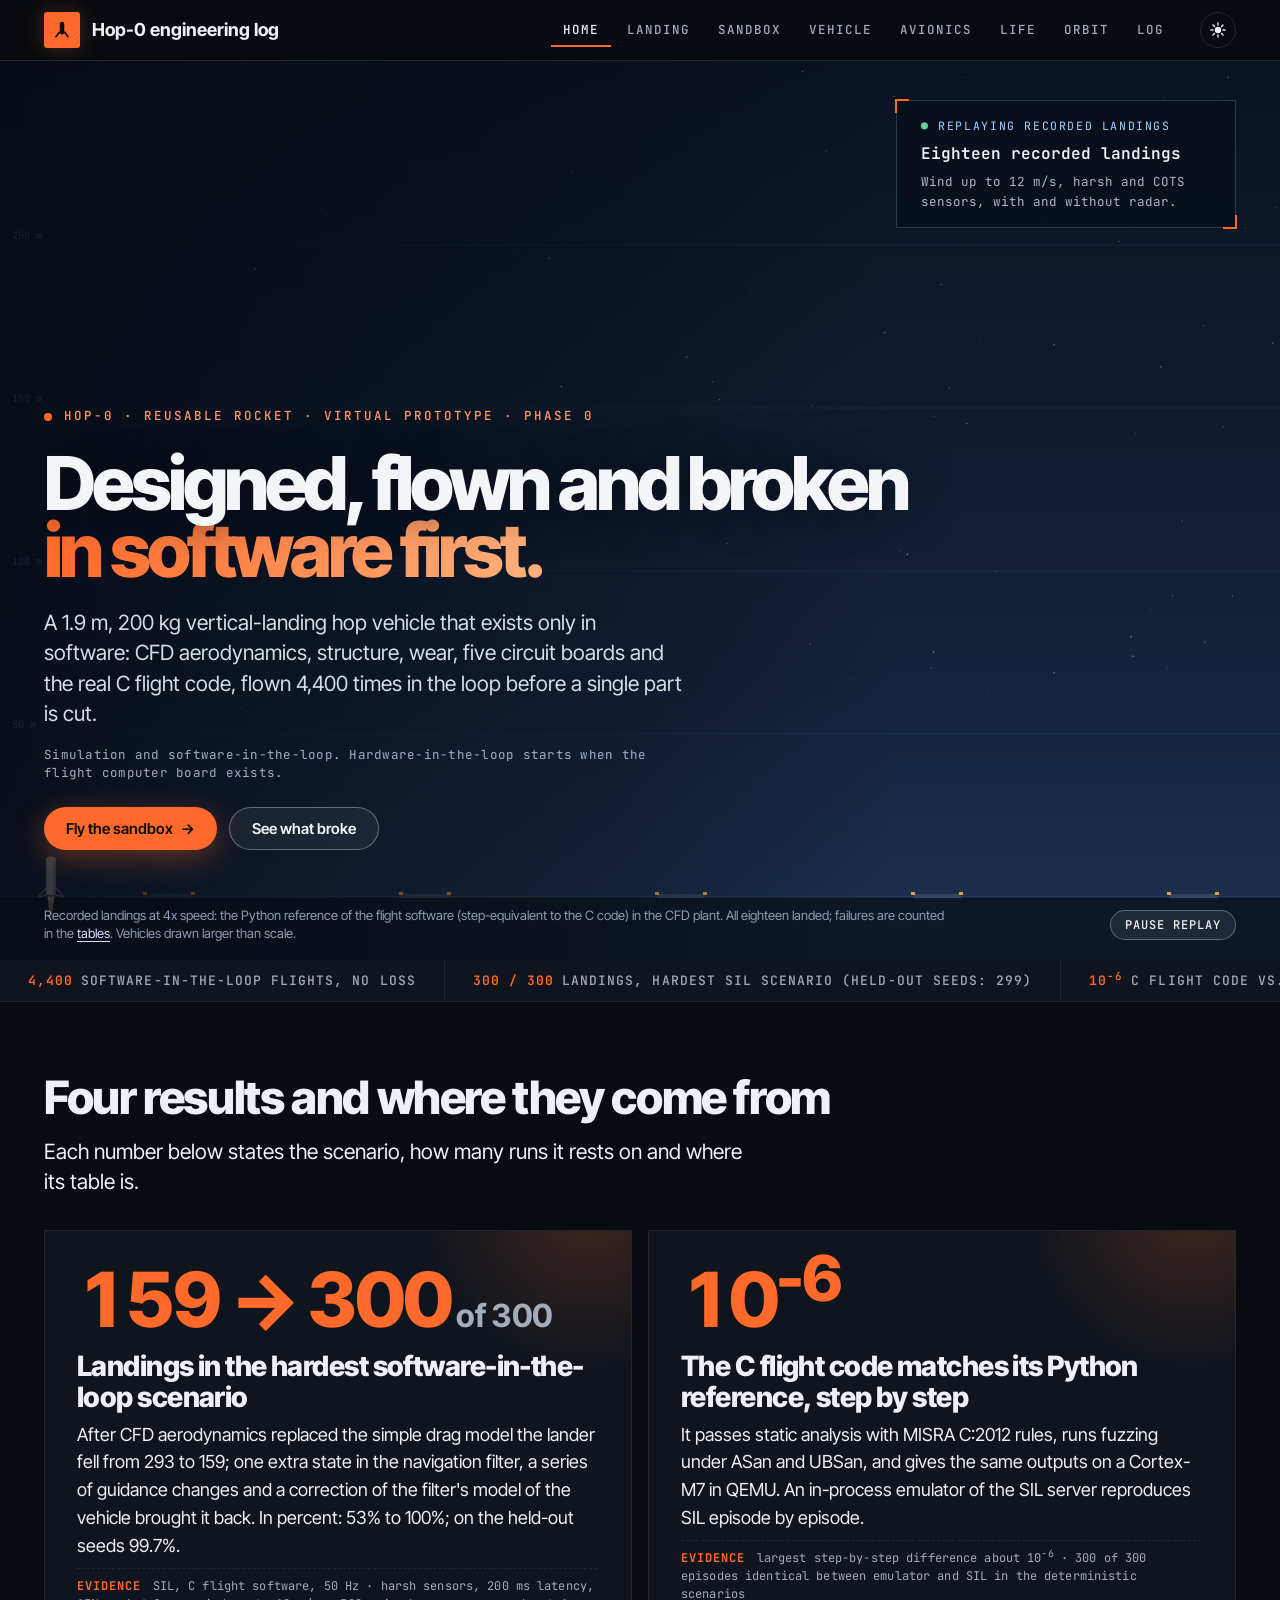
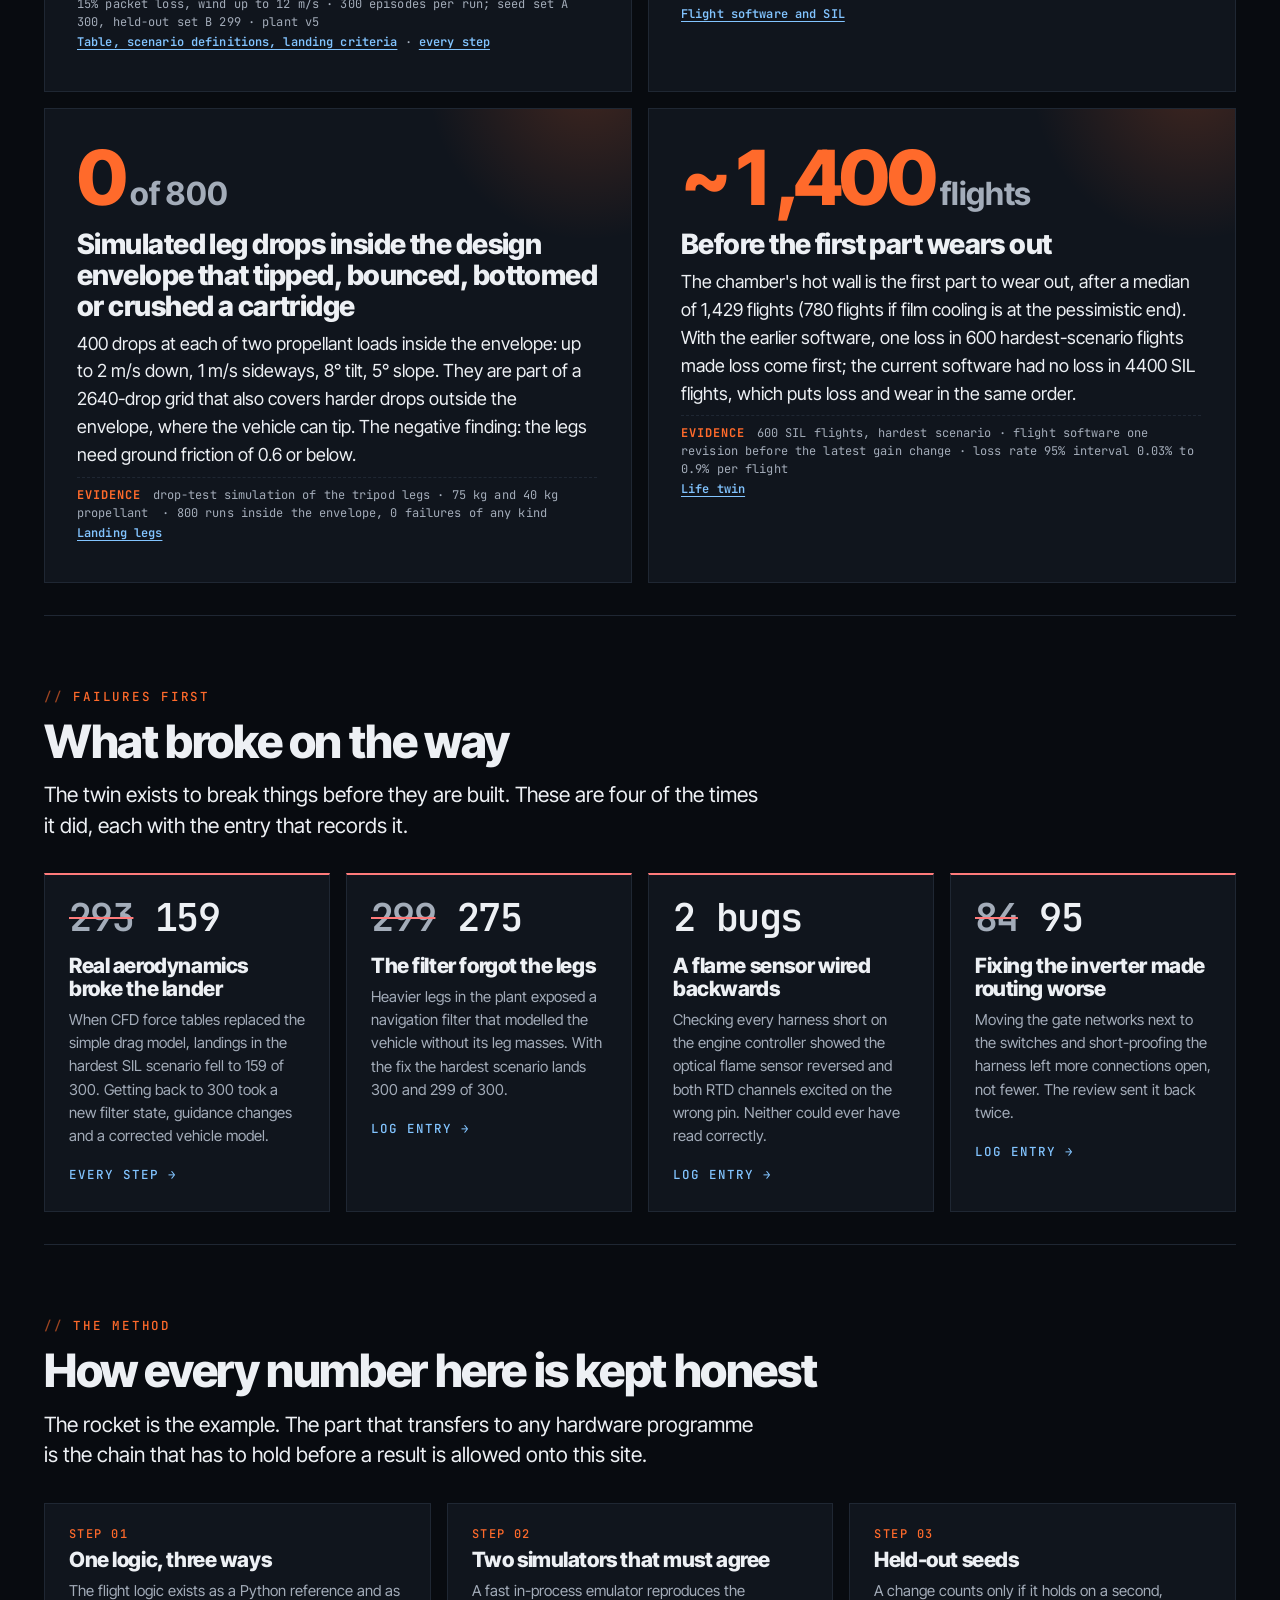
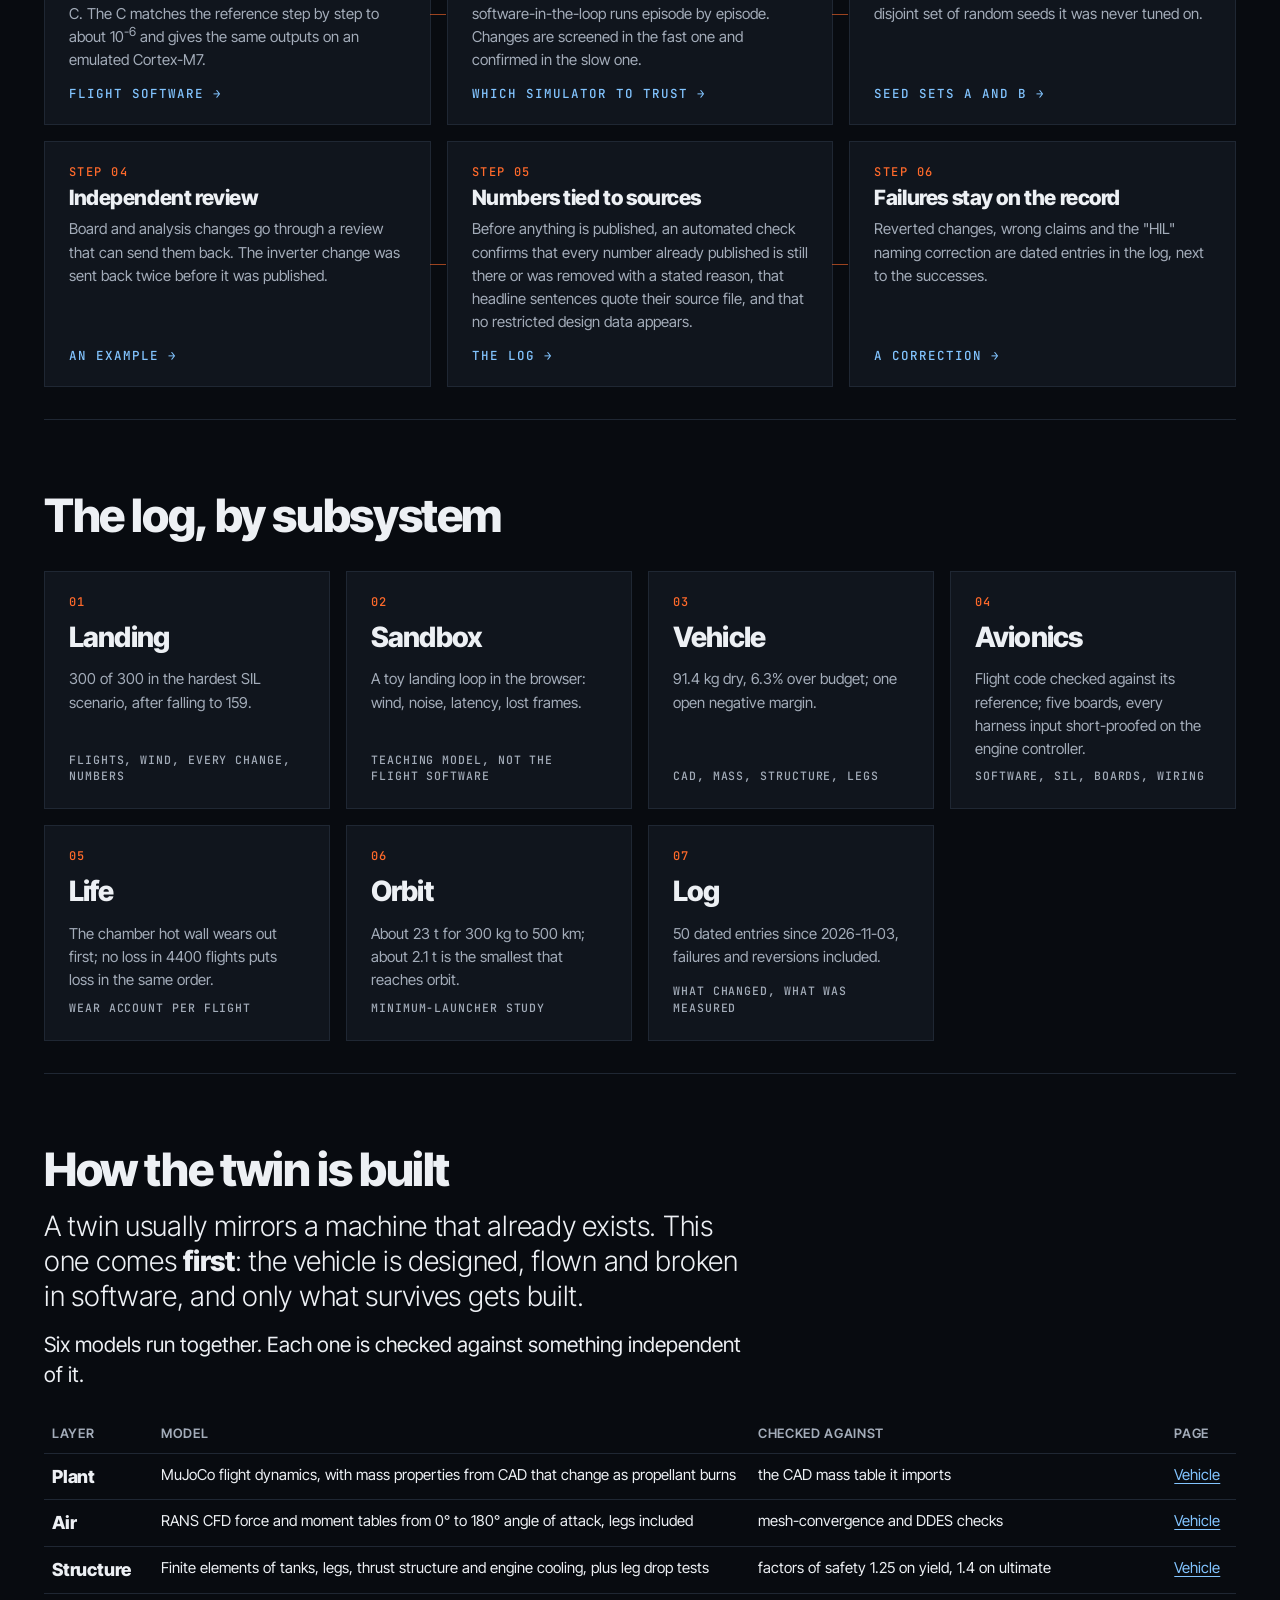
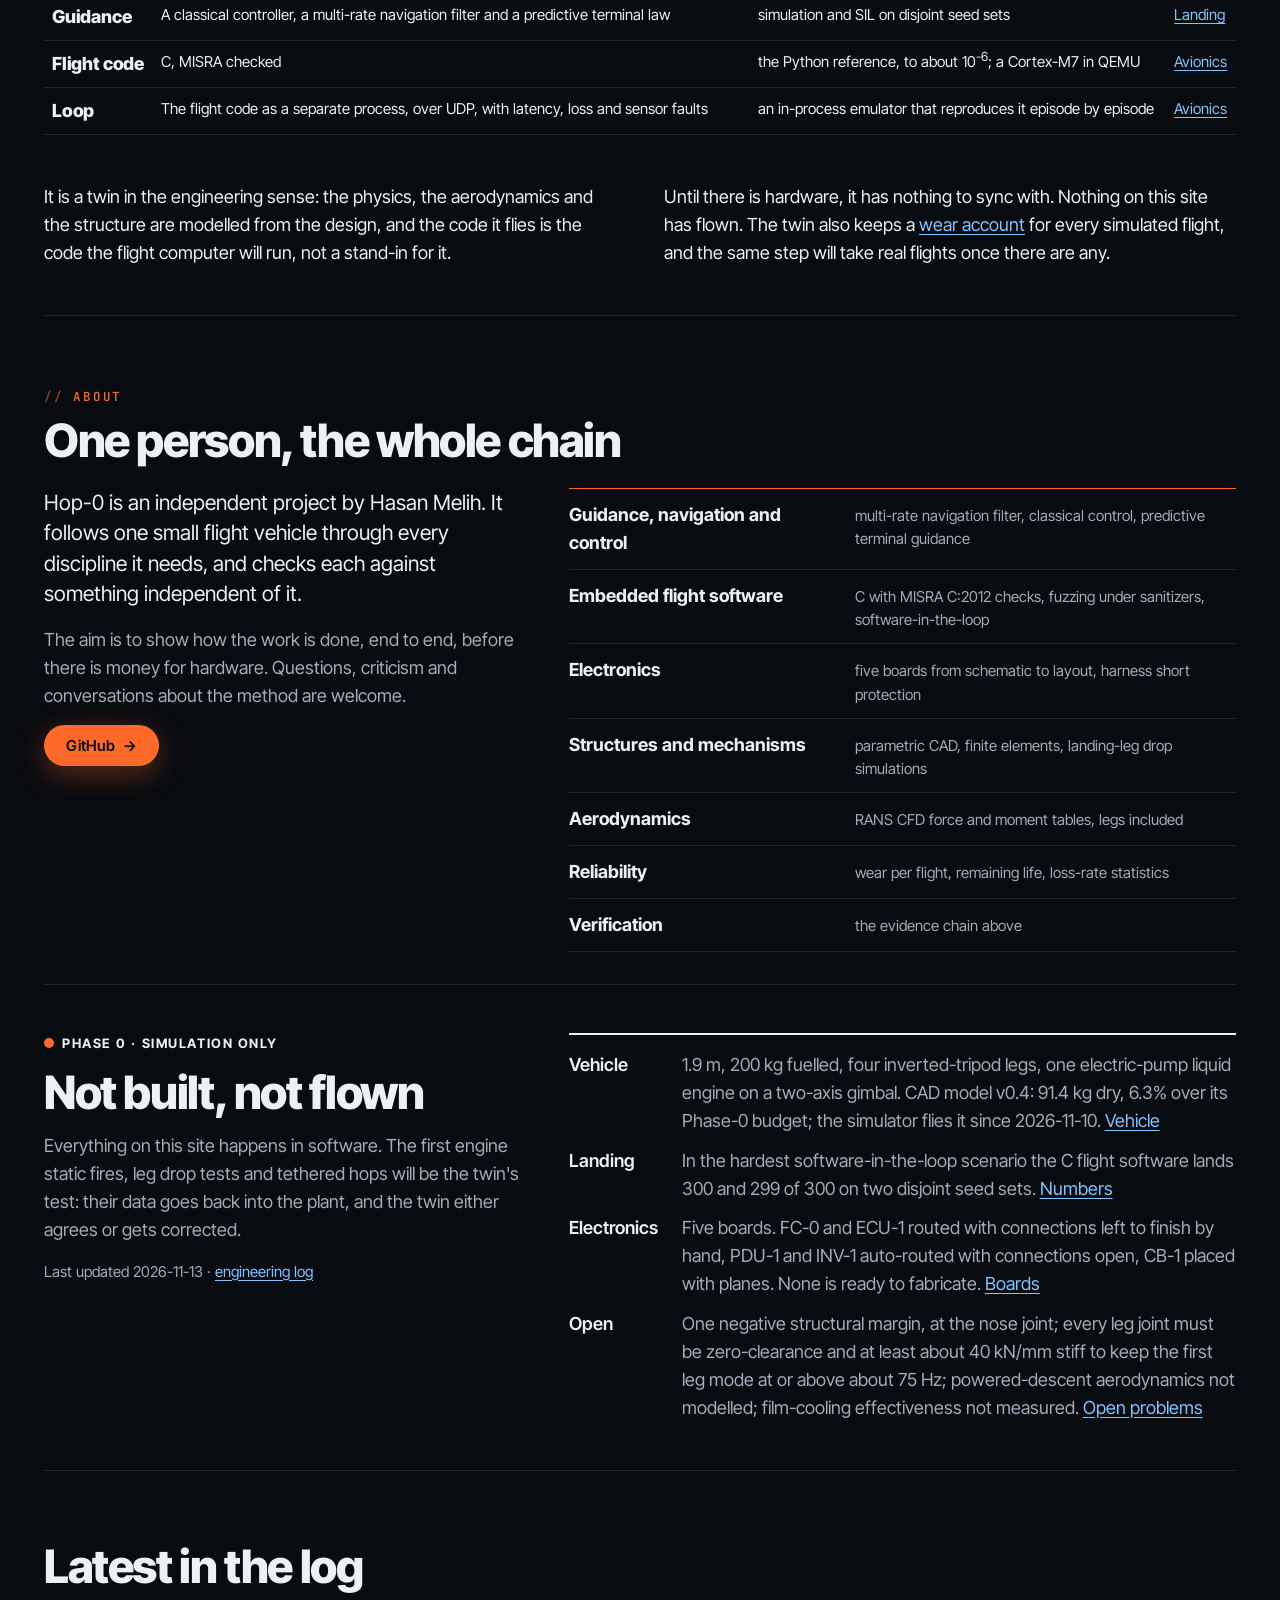
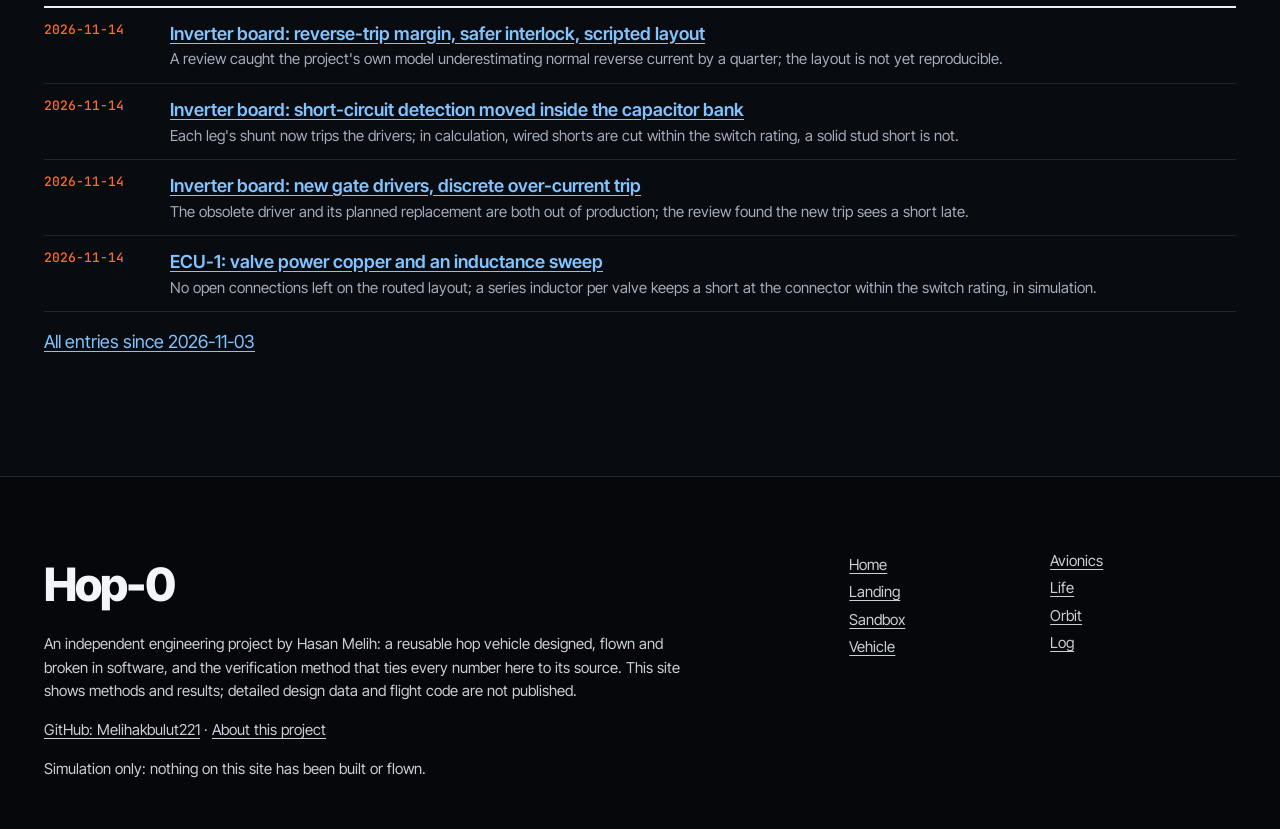
==== commit f1b0957d: "INV-1: reverse-trip margin, duty cap, race-free interlock; review findings; log entry 2026-11-14" ====
--- a/index.html
+++ b/index.html
@@ -178,7 +178,7 @@
     <li><a href="avionics.html">Avionics</a><p>Flight code checked against its reference; five boards, every harness input short-proofed on the engine controller.</p><span>software, SIL, boards, wiring</span></li>
     <li><a href="life.html">Life</a><p>The chamber hot wall wears out first; no loss in 4400 flights puts loss in the same order.</p><span>wear account per flight</span></li>
     <li><a href="orbit.html">Orbit</a><p>About 23 t for 300 kg to 500 km; about 2.1 t is the smallest that reaches orbit.</p><span>minimum-launcher study</span></li>
-    <li><a href="log.html">Log</a><p>49 dated entries since 2026-11-03, failures and reversions included.</p><span>what changed, what was measured</span></li>
+    <li><a href="log.html">Log</a><p>50 dated entries since 2026-11-03, failures and reversions included.</p><span>what changed, what was measured</span></li>
   </ul>
 </section>
 
@@ -263,14 +263,14 @@
 <section class="sec" id="latest" aria-labelledby="latest-h">
   <h2 id="latest-h">Latest in the log</h2>
   <ul class="logteaser">
+    <li><time datetime="2026-11-14">2026-11-14</time><div><a href="log.html#e-1114-invmargin">Inverter board: reverse-trip margin, safer interlock, scripted layout</a>
+      <span>A review caught the project's own model underestimating normal reverse current by a quarter; the layout is not yet reproducible.</span></div></li>
     <li><time datetime="2026-11-14">2026-11-14</time><div><a href="log.html#e-1114-invshort">Inverter board: short-circuit detection moved inside the capacitor bank</a>
       <span>Each leg's shunt now trips the drivers; in calculation, wired shorts are cut within the switch rating, a solid stud short is not.</span></div></li>
     <li><time datetime="2026-11-14">2026-11-14</time><div><a href="log.html#e-1114-invdriver">Inverter board: new gate drivers, discrete over-current trip</a>
       <span>The obsolete driver and its planned replacement are both out of production; the review found the new trip sees a short late.</span></div></li>
     <li><time datetime="2026-11-14">2026-11-14</time><div><a href="log.html#e-1114-ecucopper">ECU-1: valve power copper and an inductance sweep</a>
       <span>No open connections left on the routed layout; a series inductor per valve keeps a short at the connector within the switch rating, in simulation.</span></div></li>
-    <li><time datetime="2026-11-14">2026-11-14</time><div><a href="log.html#e-1114-invharness">Inverter board: harness protection both ways</a>
-      <span>Open connections down from 95 to 62; the review caught a ride-through model that lost charge. The gate driver is obsolete.</span></div></li>
           </ul>
   <p style="margin-top:var(--sp-4)"><a href="log.html">All entries since 2026-11-03</a></p>
 </section>
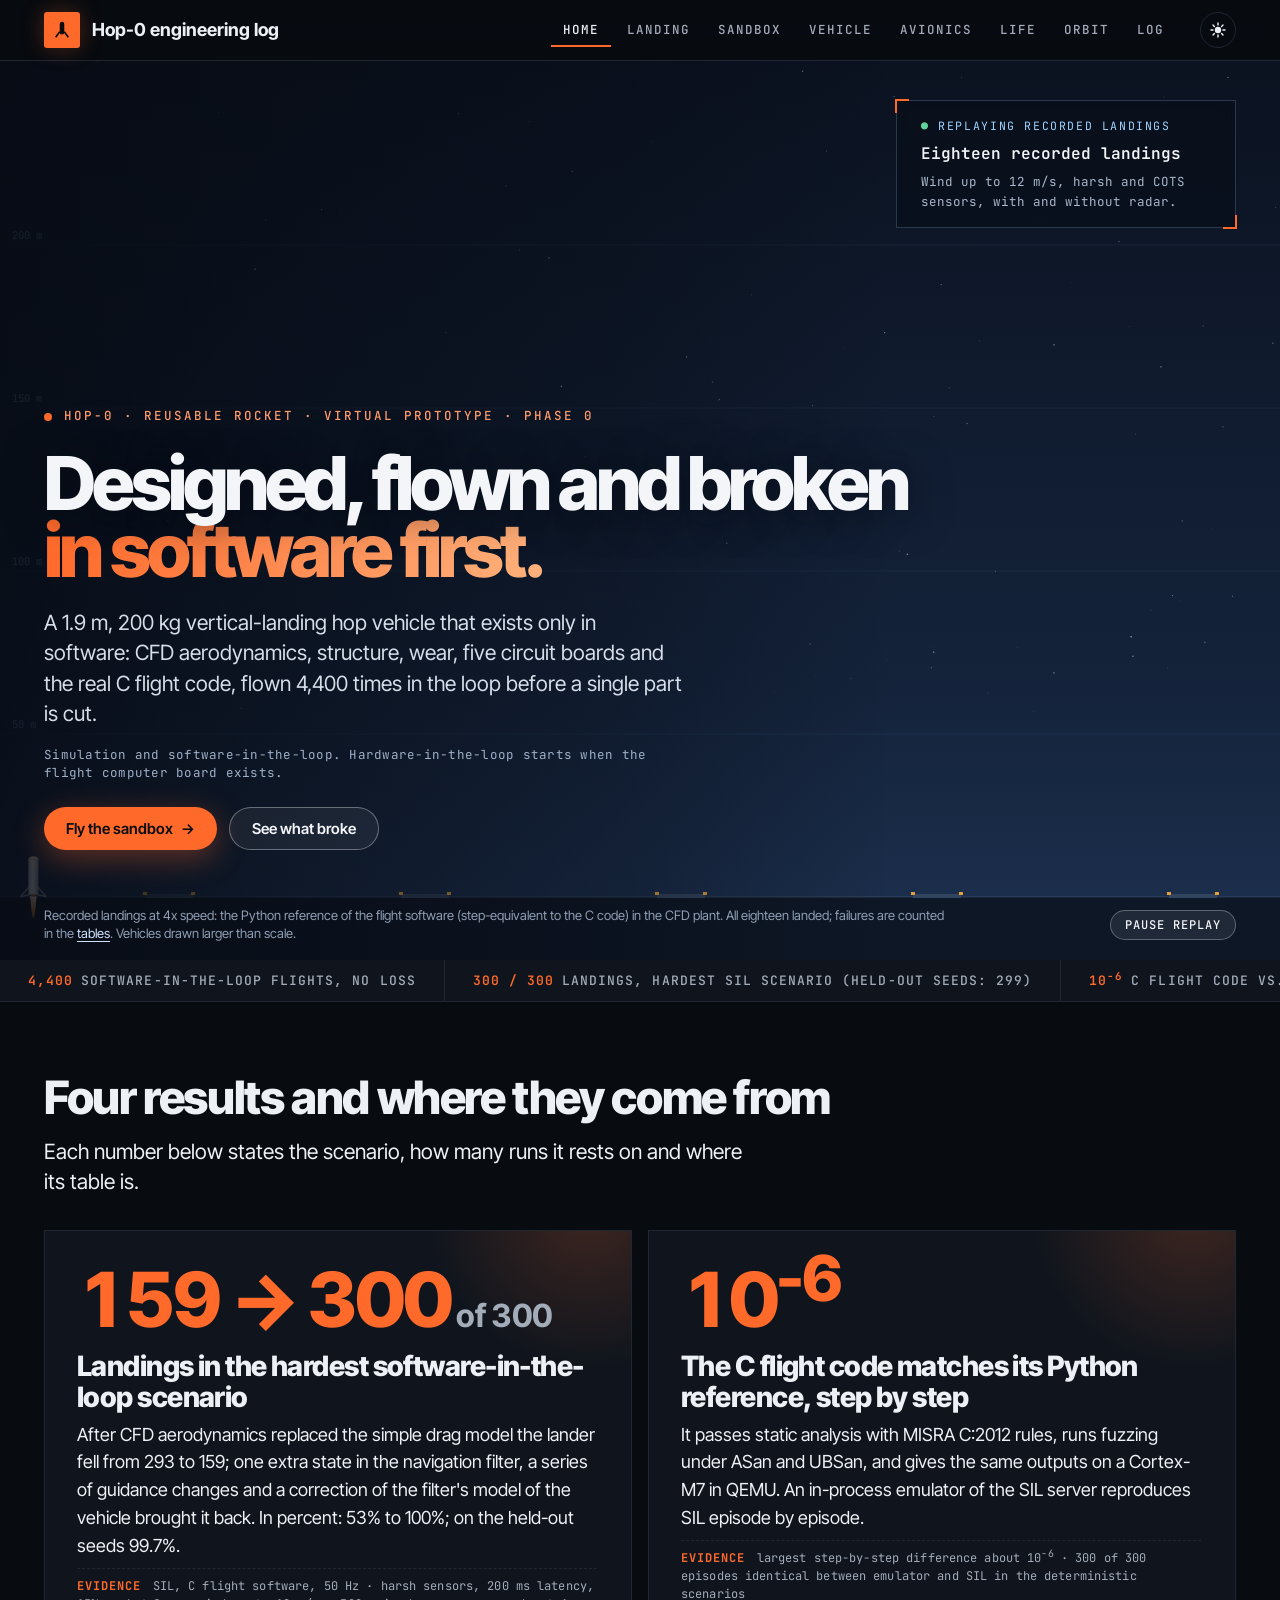
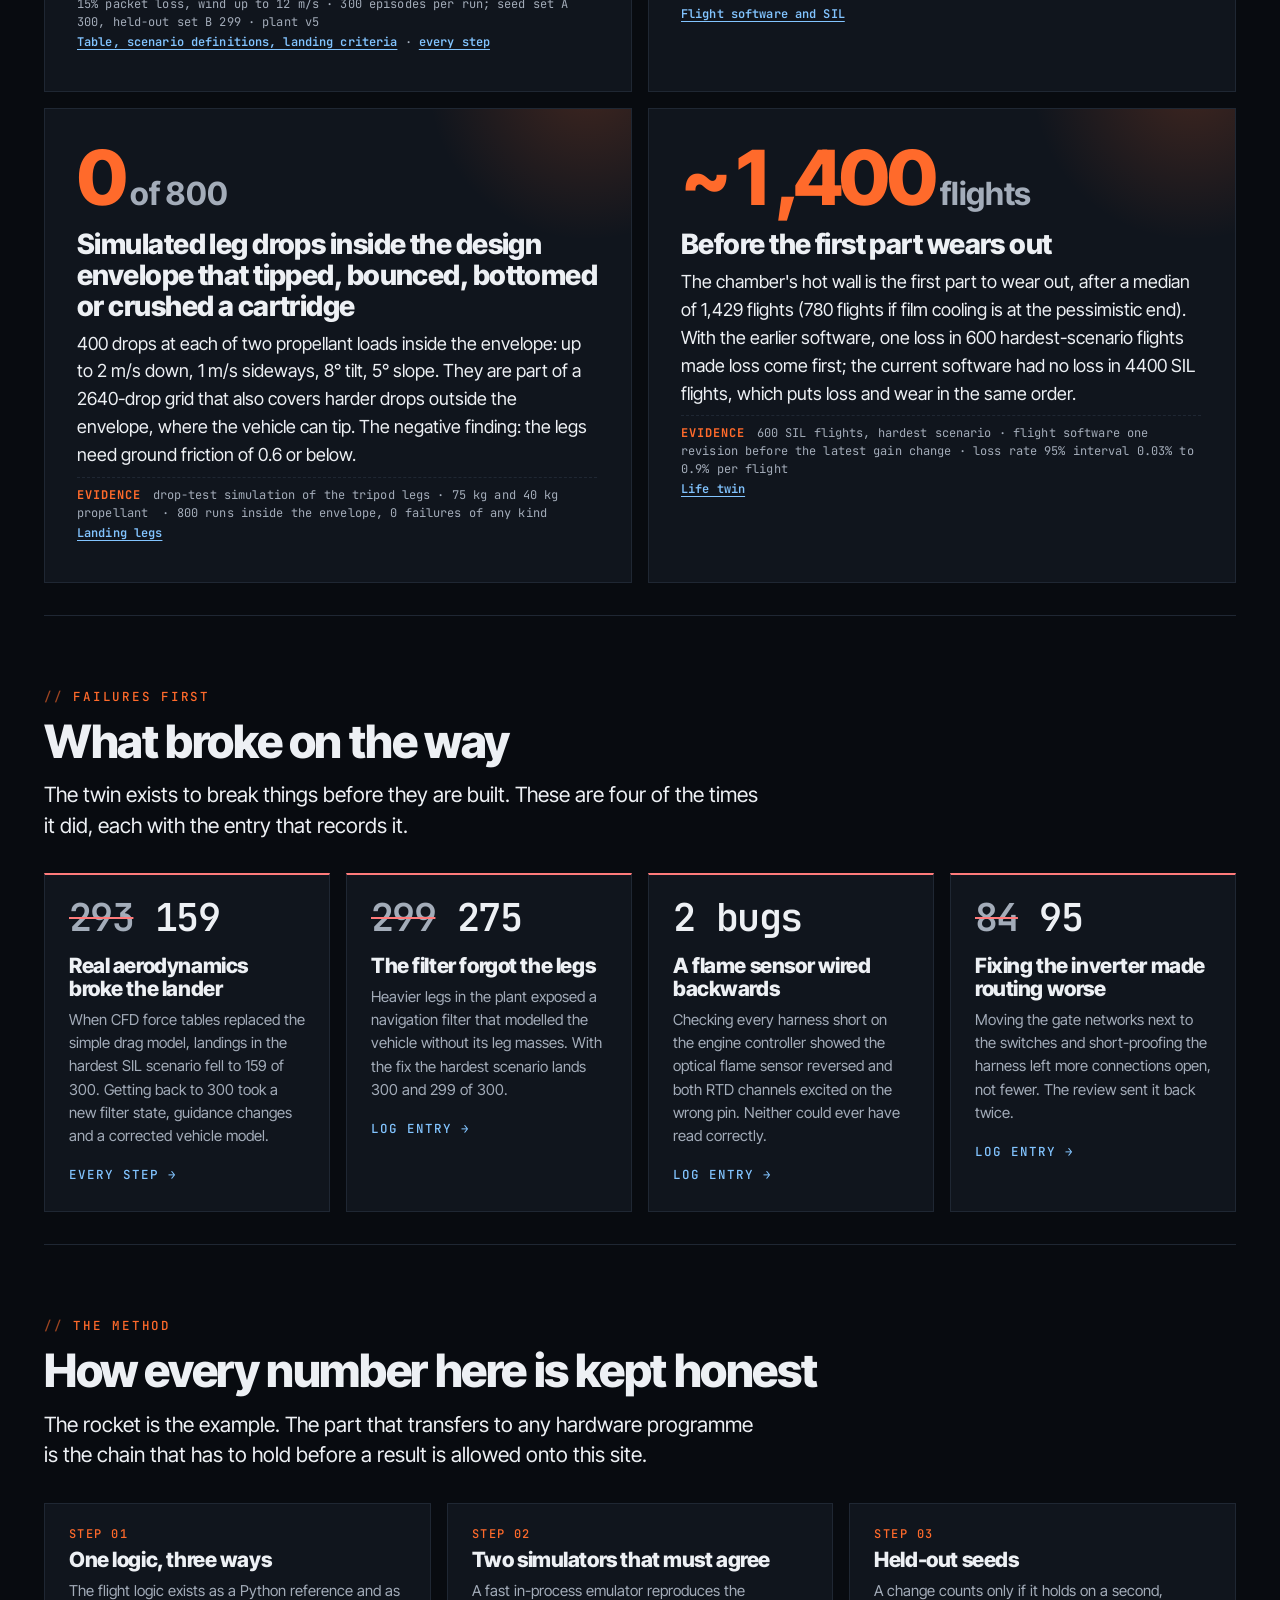
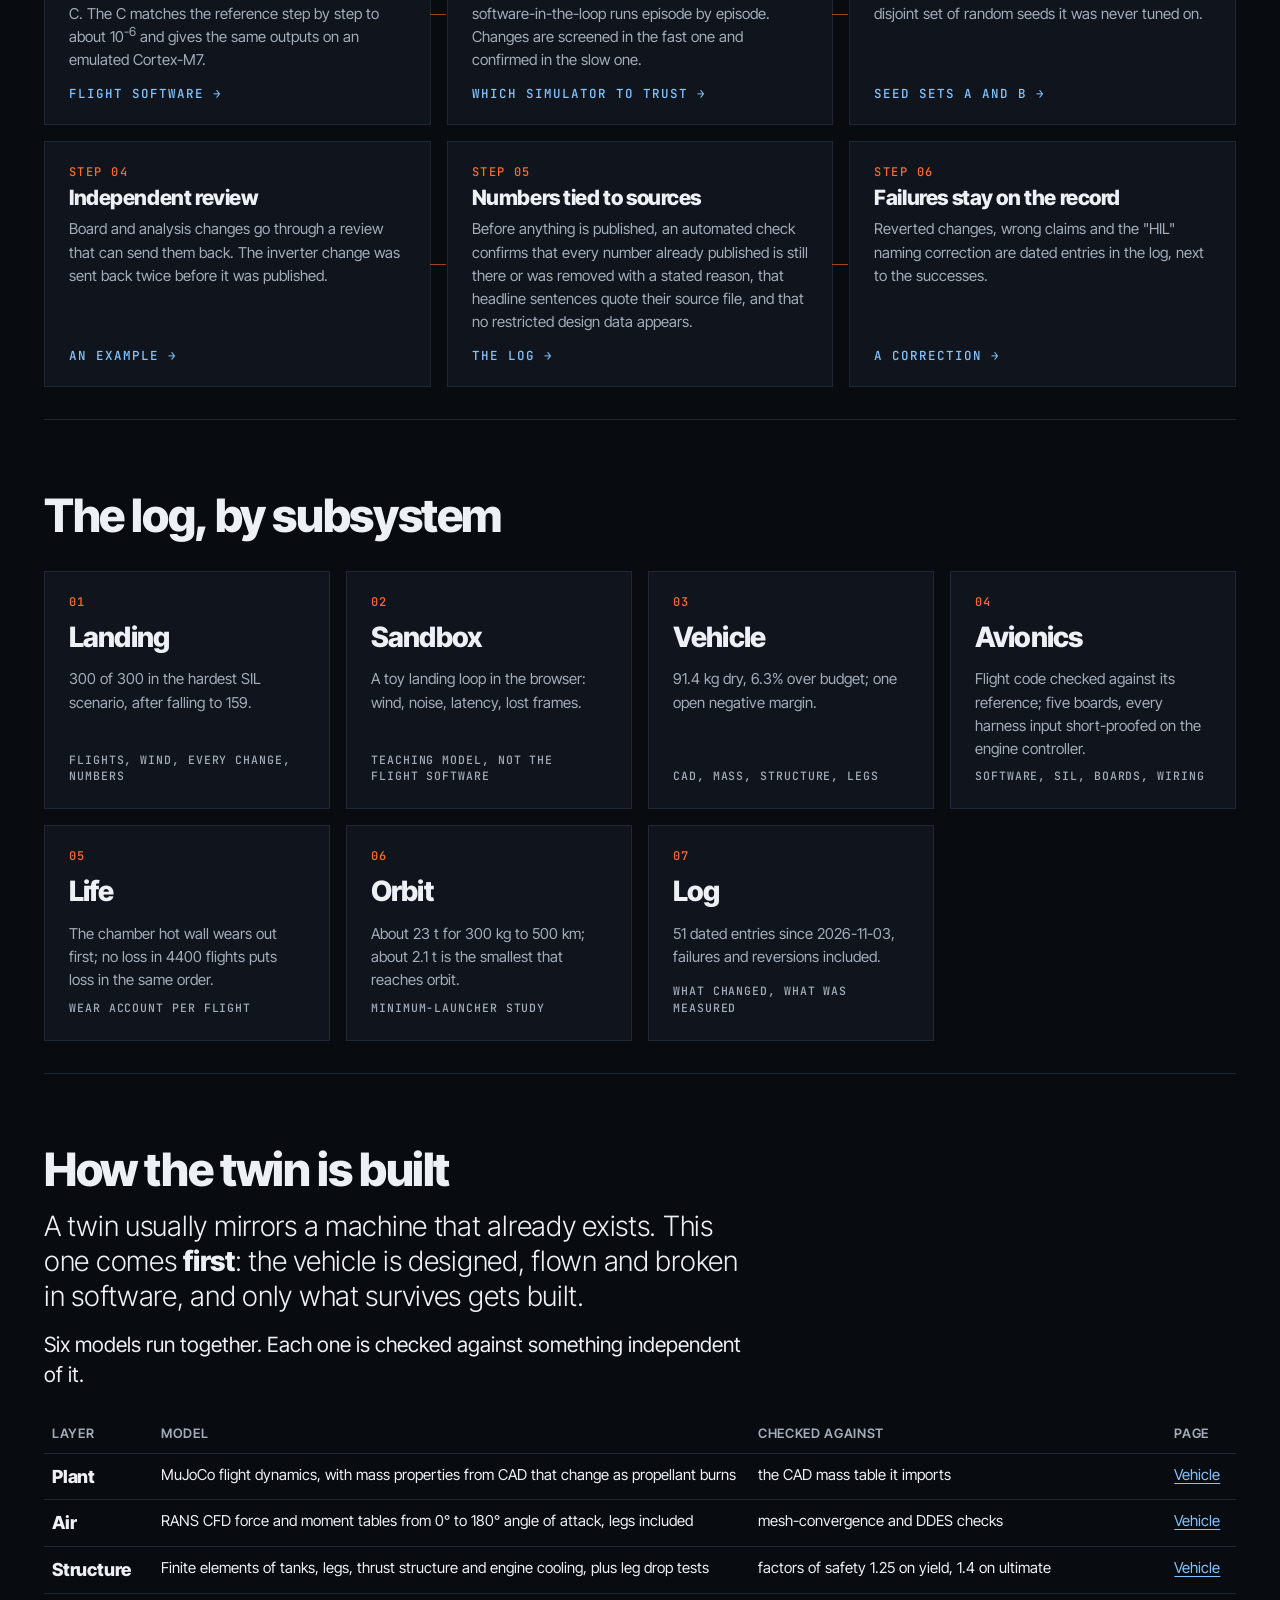
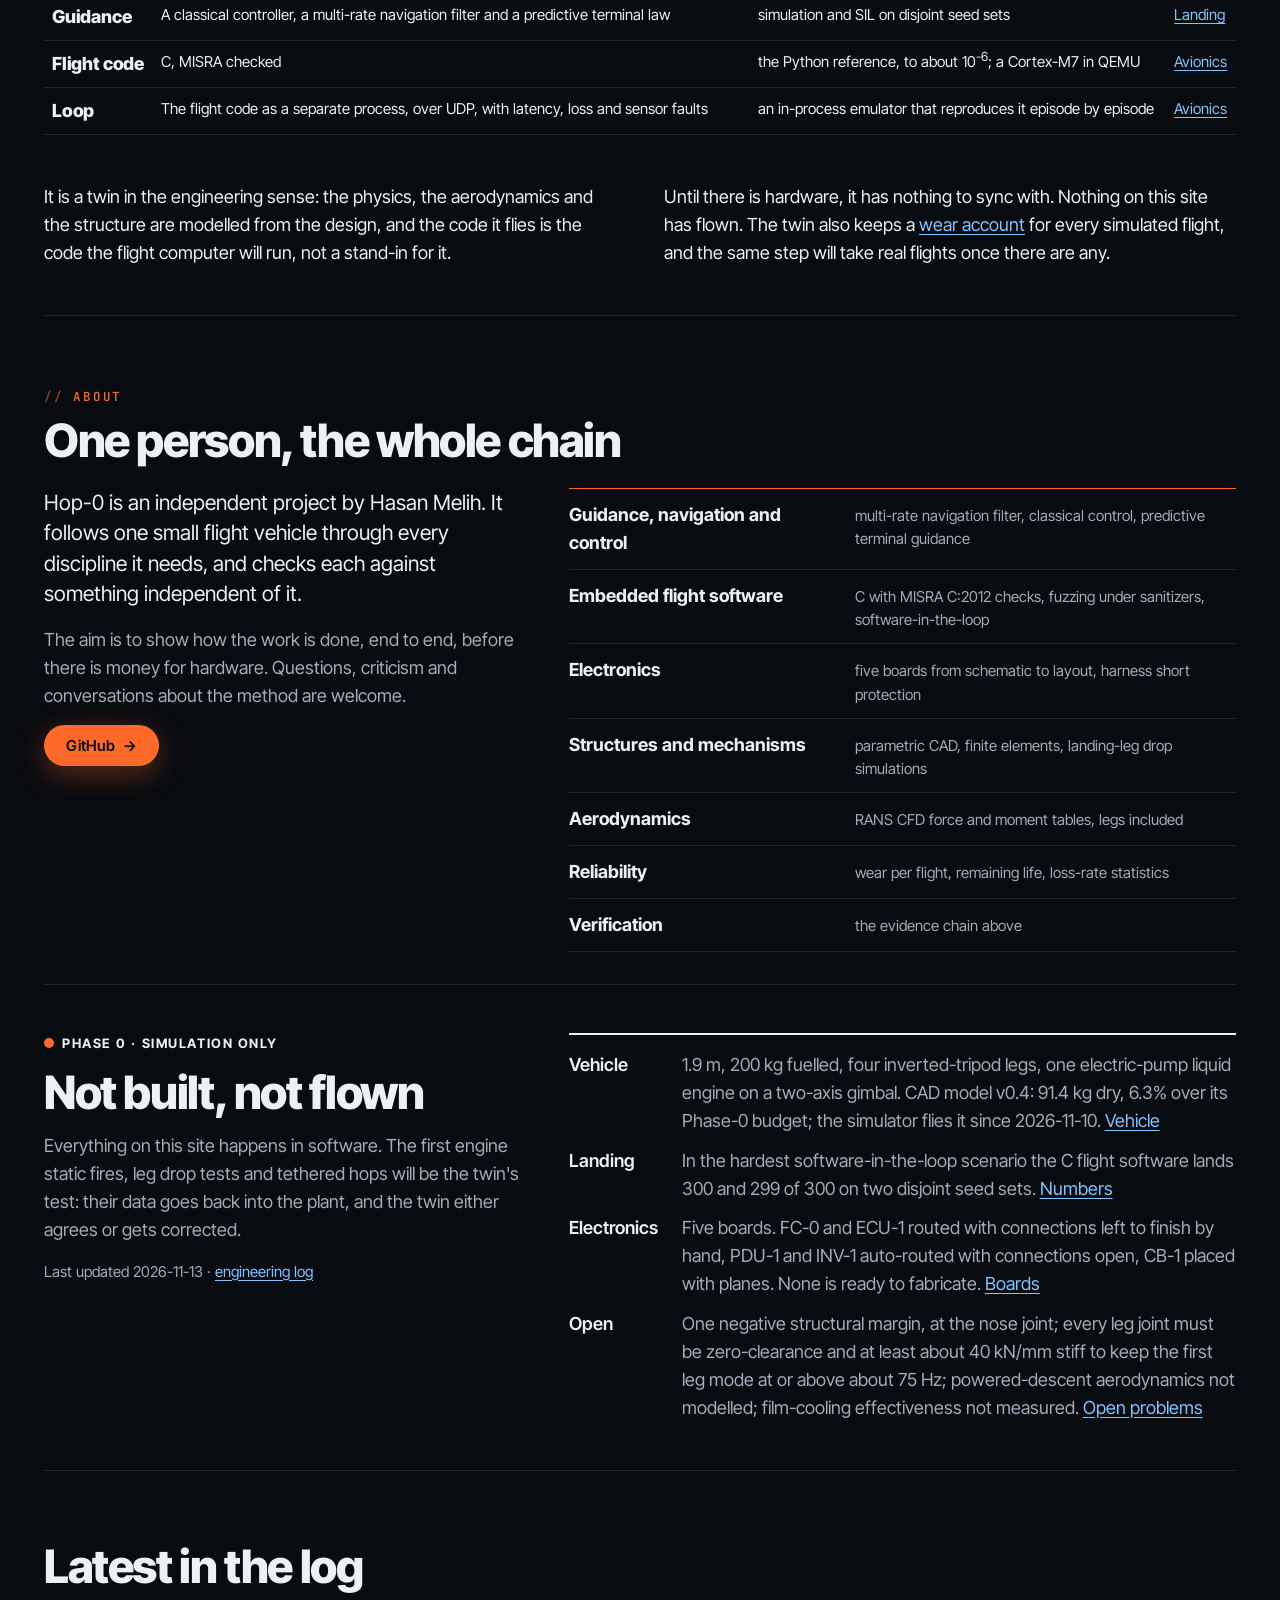
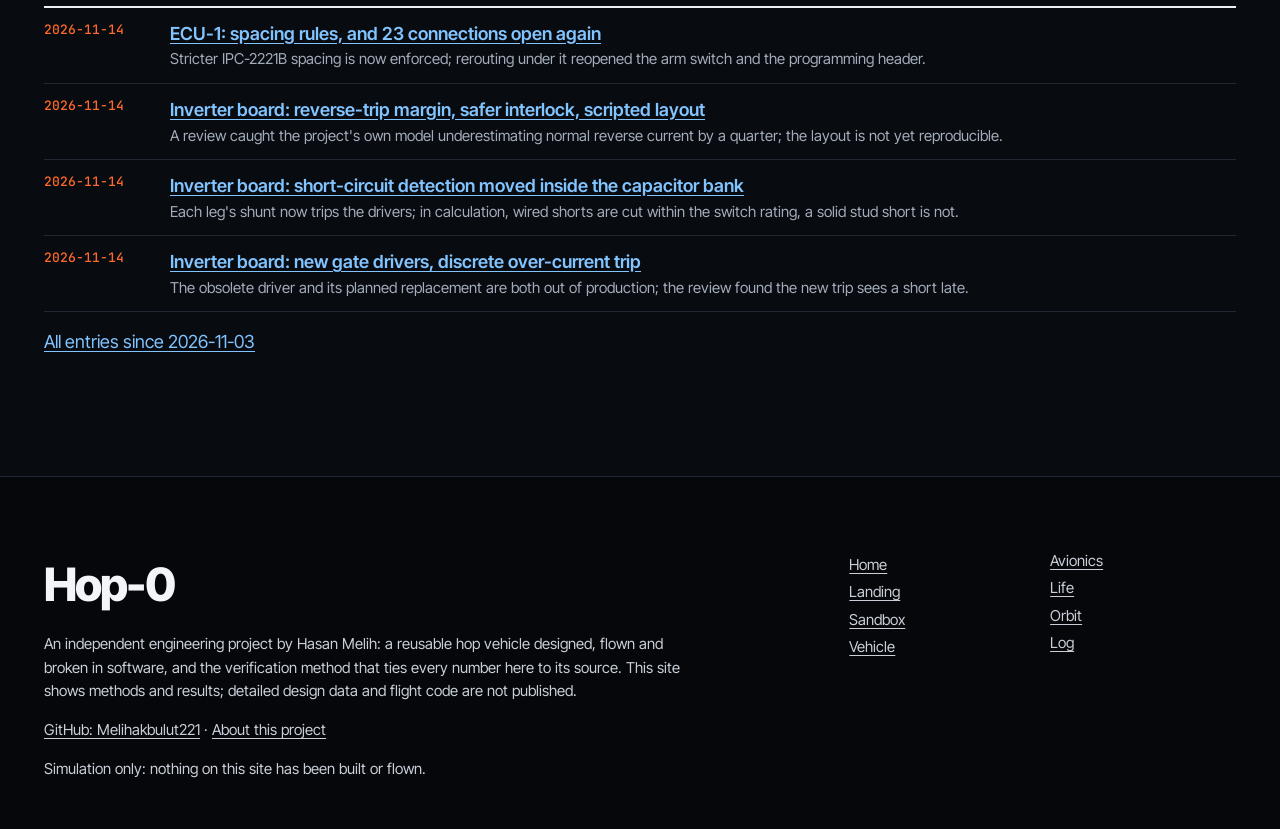
==== commit 98e7711b: "ECU-1: IPC spacing rules, chassis ring, fab notes; 23 open after reroute; review findings; log entry" ====
--- a/index.html
+++ b/index.html
@@ -178,7 +178,7 @@
     <li><a href="avionics.html">Avionics</a><p>Flight code checked against its reference; five boards, every harness input short-proofed on the engine controller.</p><span>software, SIL, boards, wiring</span></li>
     <li><a href="life.html">Life</a><p>The chamber hot wall wears out first; no loss in 4400 flights puts loss in the same order.</p><span>wear account per flight</span></li>
     <li><a href="orbit.html">Orbit</a><p>About 23 t for 300 kg to 500 km; about 2.1 t is the smallest that reaches orbit.</p><span>minimum-launcher study</span></li>
-    <li><a href="log.html">Log</a><p>50 dated entries since 2026-11-03, failures and reversions included.</p><span>what changed, what was measured</span></li>
+    <li><a href="log.html">Log</a><p>51 dated entries since 2026-11-03, failures and reversions included.</p><span>what changed, what was measured</span></li>
   </ul>
 </section>
 
@@ -263,14 +263,14 @@
 <section class="sec" id="latest" aria-labelledby="latest-h">
   <h2 id="latest-h">Latest in the log</h2>
   <ul class="logteaser">
+    <li><time datetime="2026-11-14">2026-11-14</time><div><a href="log.html#e-1114-ecuspacing">ECU-1: spacing rules, and 23 connections open again</a>
+      <span>Stricter IPC-2221B spacing is now enforced; rerouting under it reopened the arm switch and the programming header.</span></div></li>
     <li><time datetime="2026-11-14">2026-11-14</time><div><a href="log.html#e-1114-invmargin">Inverter board: reverse-trip margin, safer interlock, scripted layout</a>
       <span>A review caught the project's own model underestimating normal reverse current by a quarter; the layout is not yet reproducible.</span></div></li>
     <li><time datetime="2026-11-14">2026-11-14</time><div><a href="log.html#e-1114-invshort">Inverter board: short-circuit detection moved inside the capacitor bank</a>
       <span>Each leg's shunt now trips the drivers; in calculation, wired shorts are cut within the switch rating, a solid stud short is not.</span></div></li>
     <li><time datetime="2026-11-14">2026-11-14</time><div><a href="log.html#e-1114-invdriver">Inverter board: new gate drivers, discrete over-current trip</a>
       <span>The obsolete driver and its planned replacement are both out of production; the review found the new trip sees a short late.</span></div></li>
-    <li><time datetime="2026-11-14">2026-11-14</time><div><a href="log.html#e-1114-ecucopper">ECU-1: valve power copper and an inductance sweep</a>
-      <span>No open connections left on the routed layout; a series inductor per valve keeps a short at the connector within the switch rating, in simulation.</span></div></li>
           </ul>
   <p style="margin-top:var(--sp-4)"><a href="log.html">All entries since 2026-11-03</a></p>
 </section>
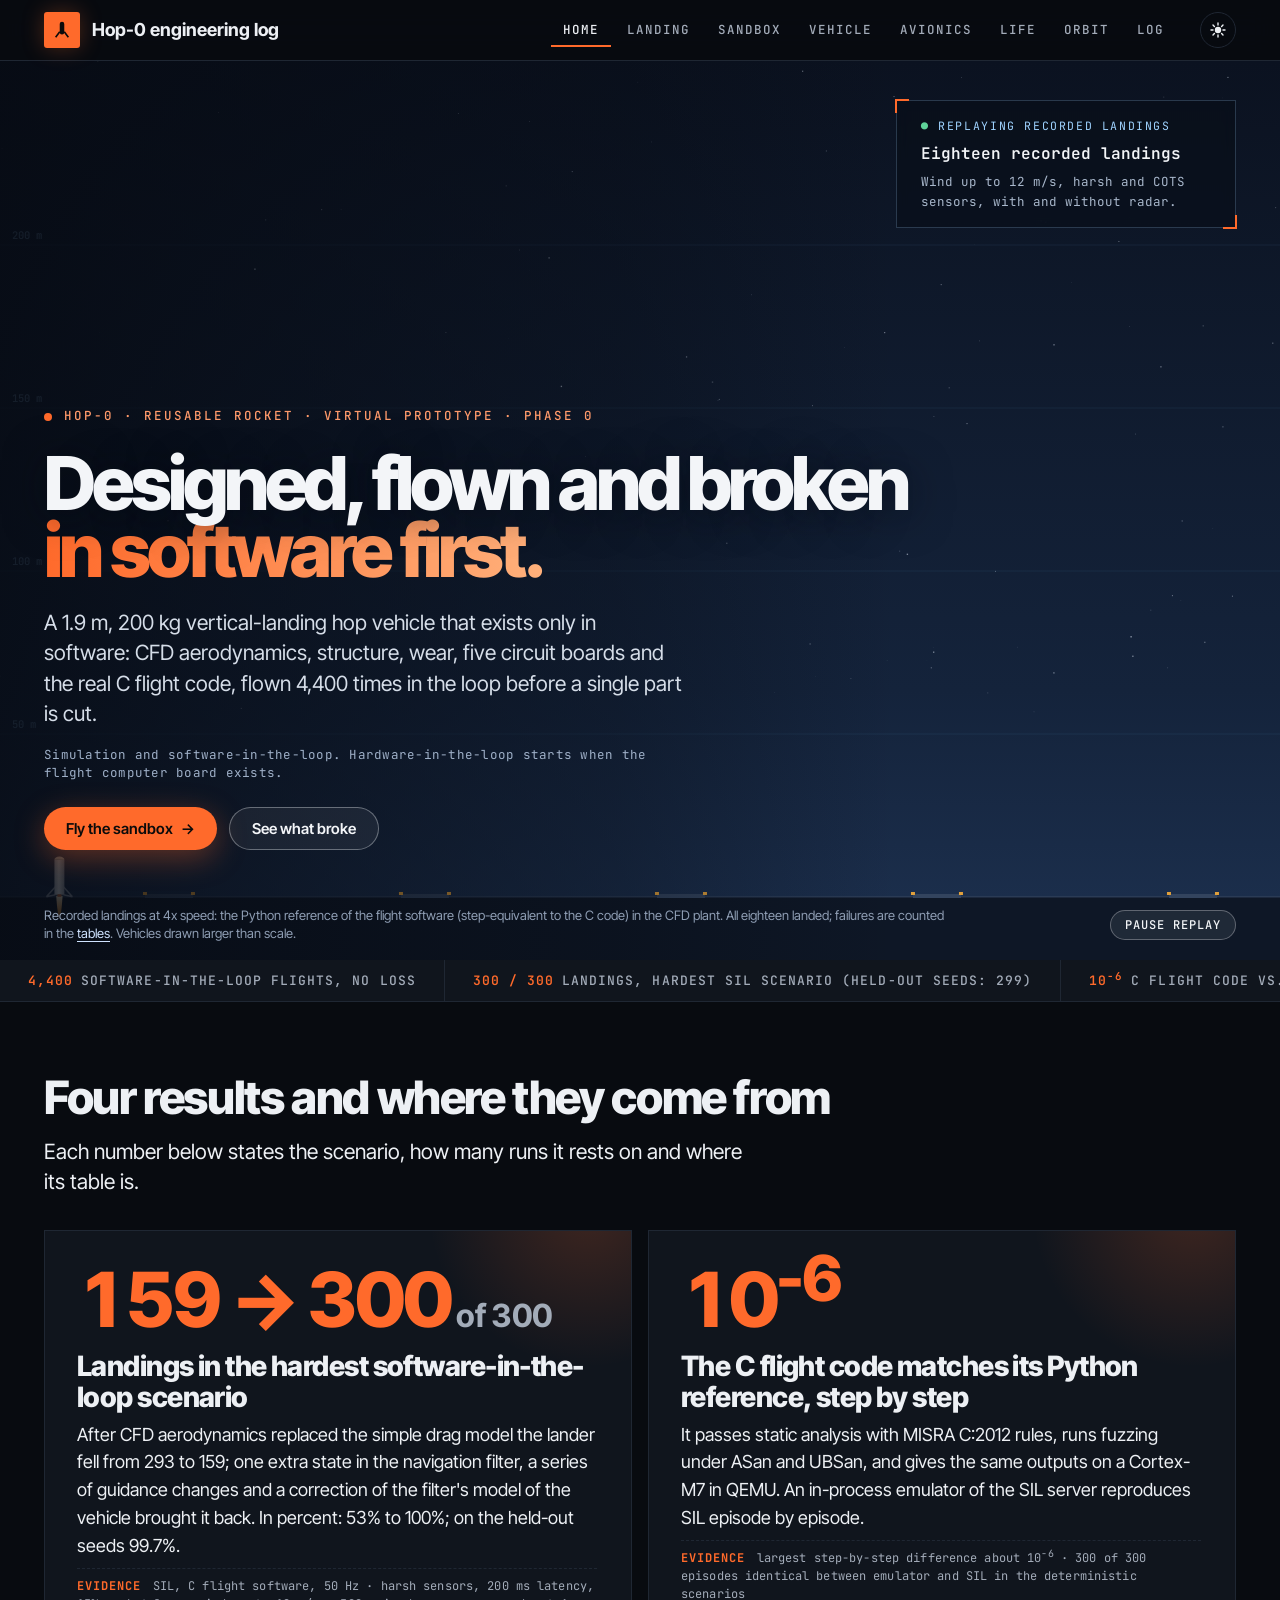
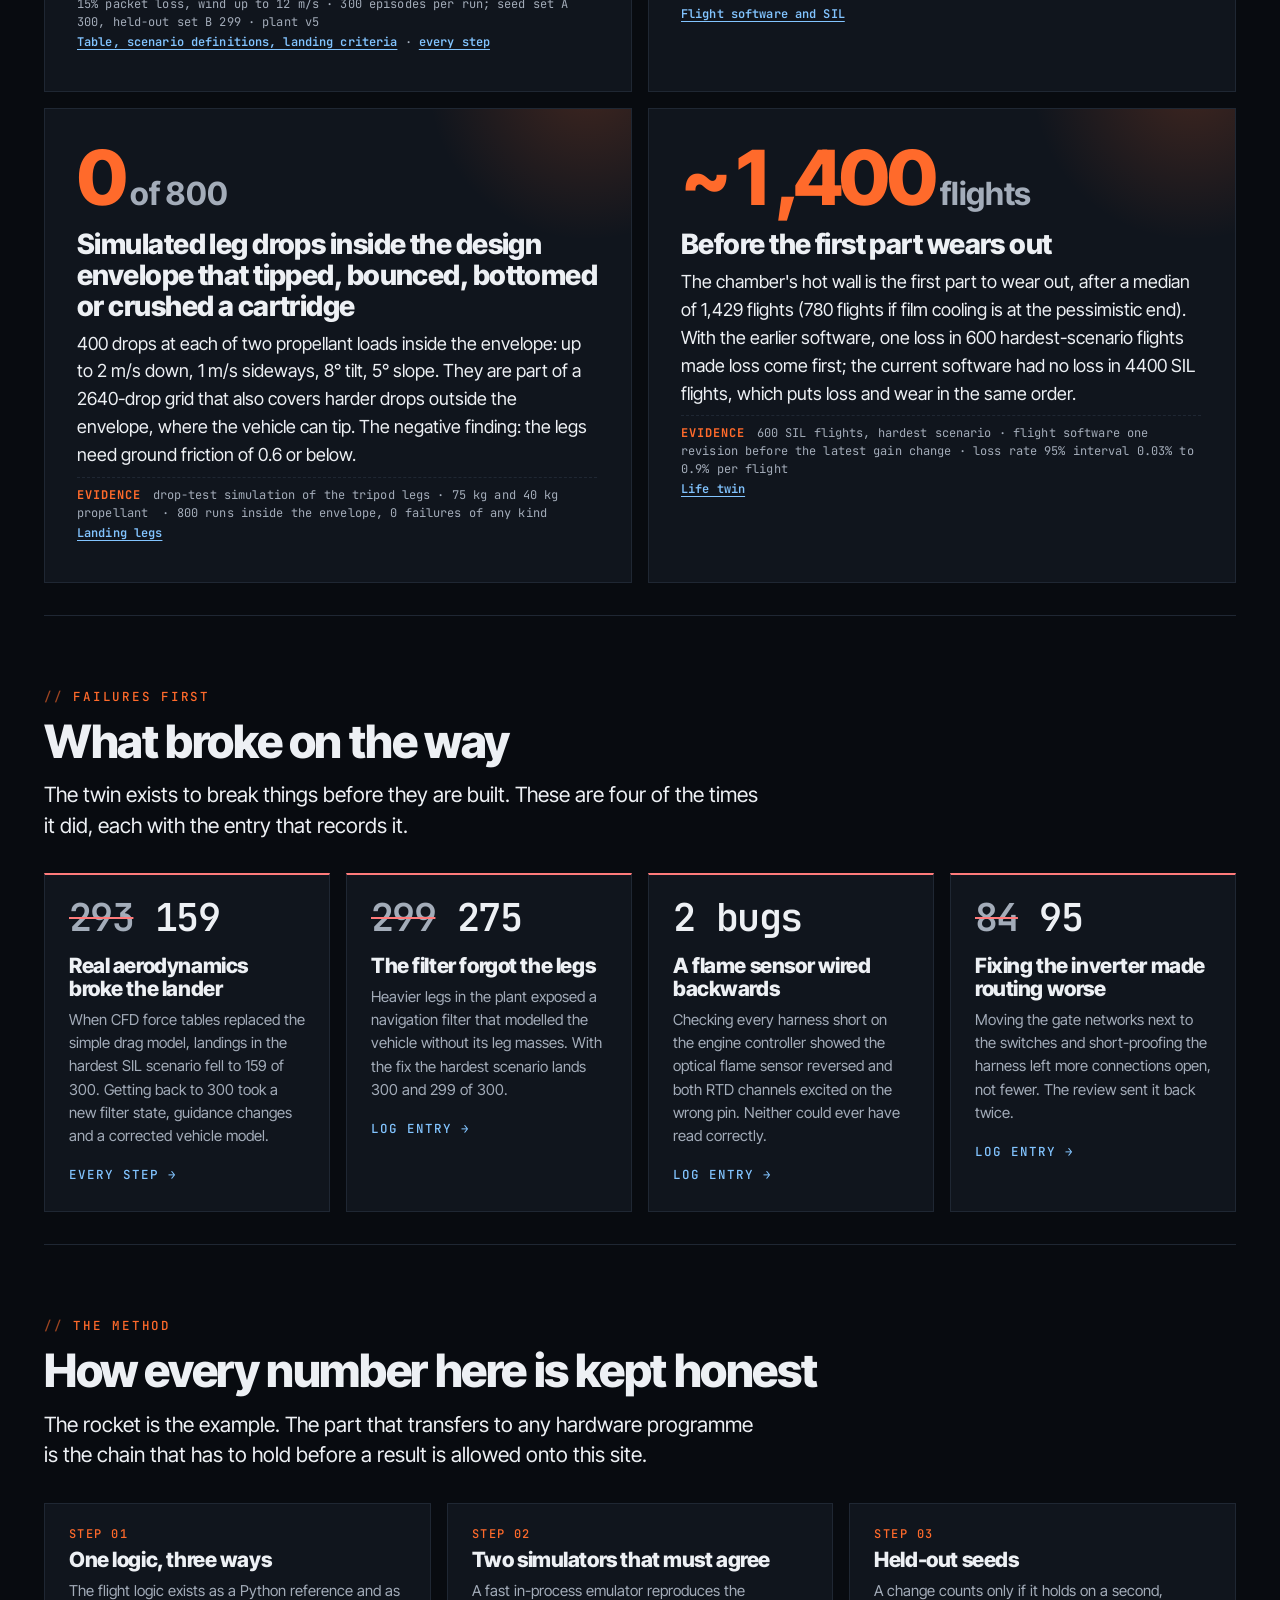
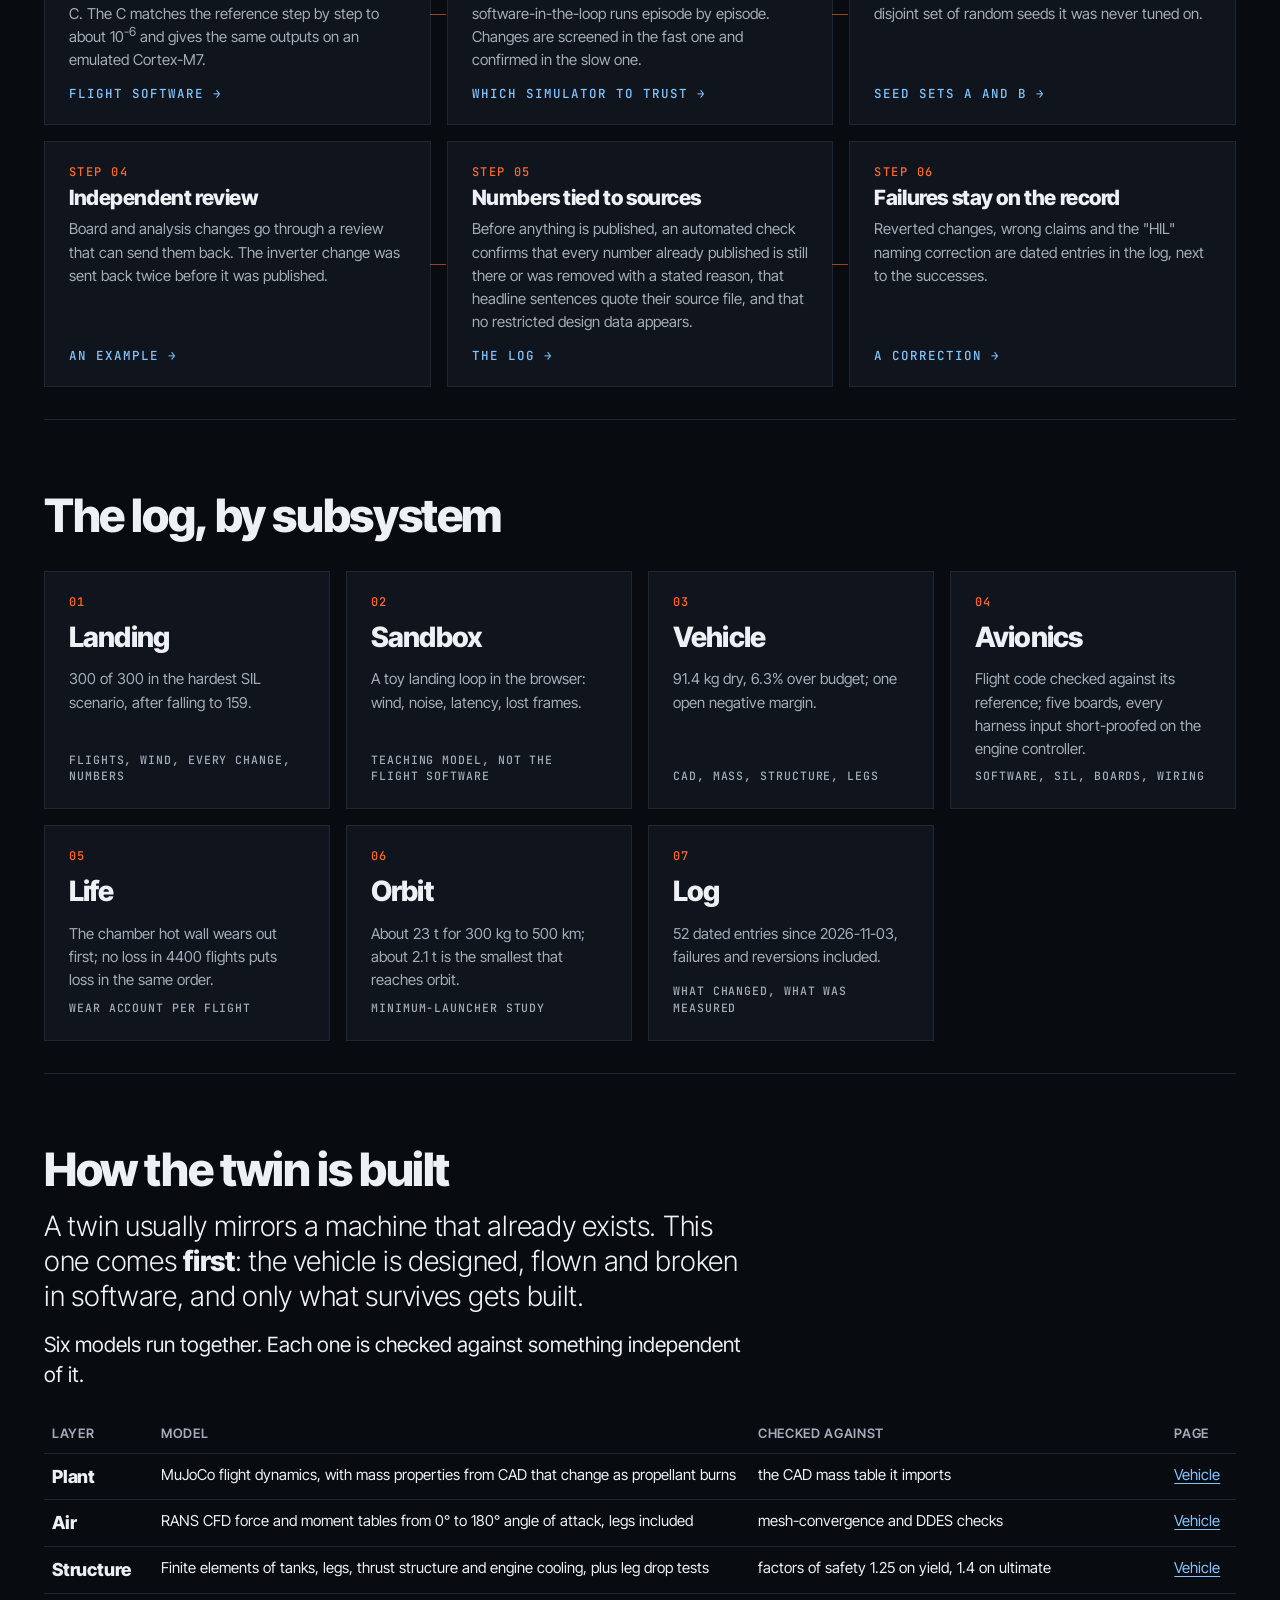
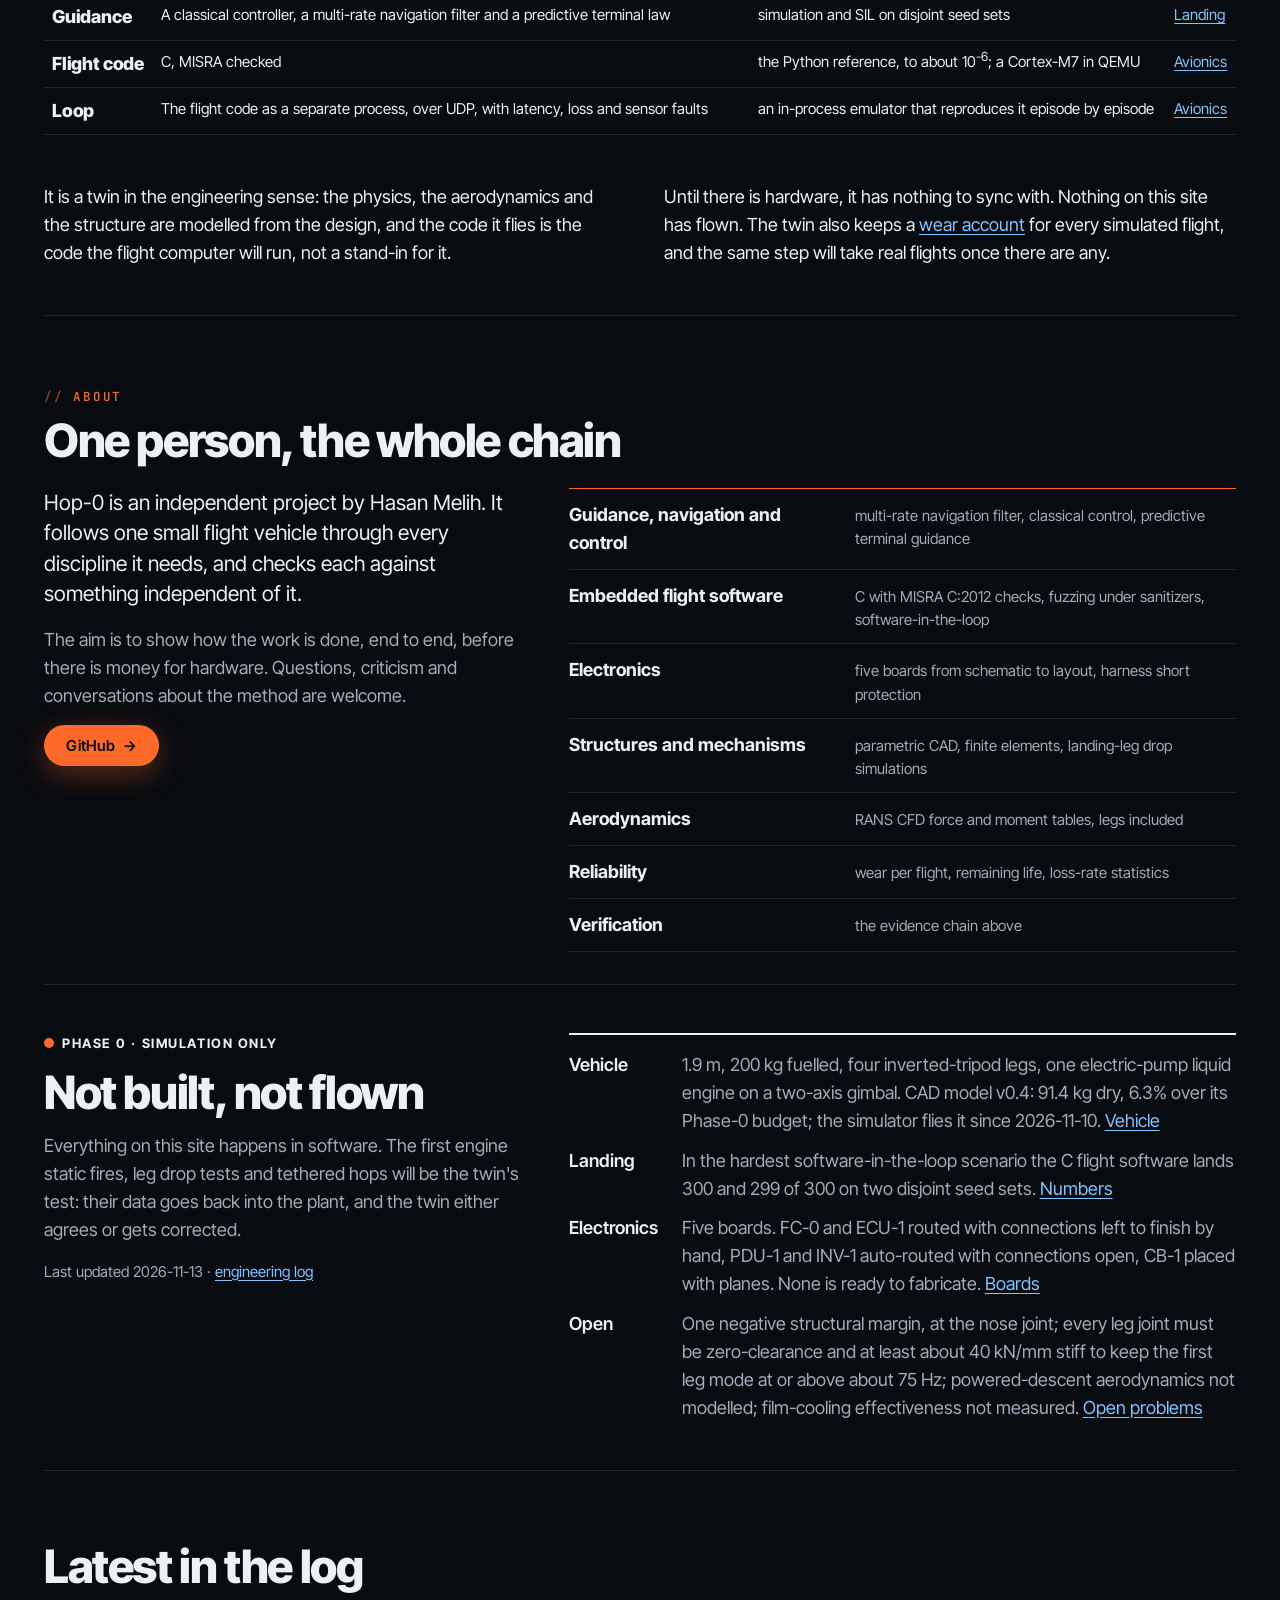
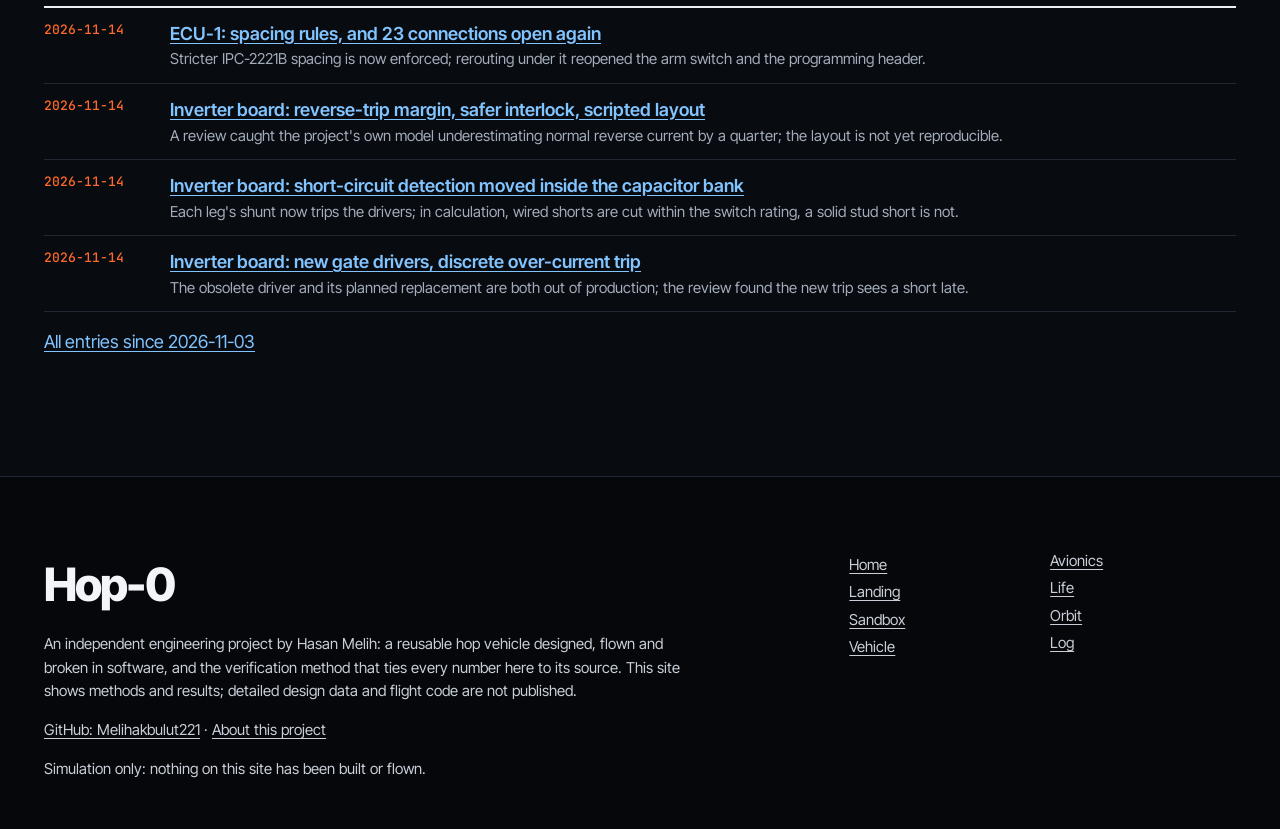
==== commit 265fc9cb: "INV-1: bootstrap margin recalculated, 47k pull-downs, duty 0.94; review findings; log entry 2026-11-" ====
--- a/index.html
+++ b/index.html
@@ -178,7 +178,7 @@
     <li><a href="avionics.html">Avionics</a><p>Flight code checked against its reference; five boards, every harness input short-proofed on the engine controller.</p><span>software, SIL, boards, wiring</span></li>
     <li><a href="life.html">Life</a><p>The chamber hot wall wears out first; no loss in 4400 flights puts loss in the same order.</p><span>wear account per flight</span></li>
     <li><a href="orbit.html">Orbit</a><p>About 23 t for 300 kg to 500 km; about 2.1 t is the smallest that reaches orbit.</p><span>minimum-launcher study</span></li>
-    <li><a href="log.html">Log</a><p>51 dated entries since 2026-11-03, failures and reversions included.</p><span>what changed, what was measured</span></li>
+    <li><a href="log.html">Log</a><p>52 dated entries since 2026-11-03, failures and reversions included.</p><span>what changed, what was measured</span></li>
   </ul>
 </section>
 
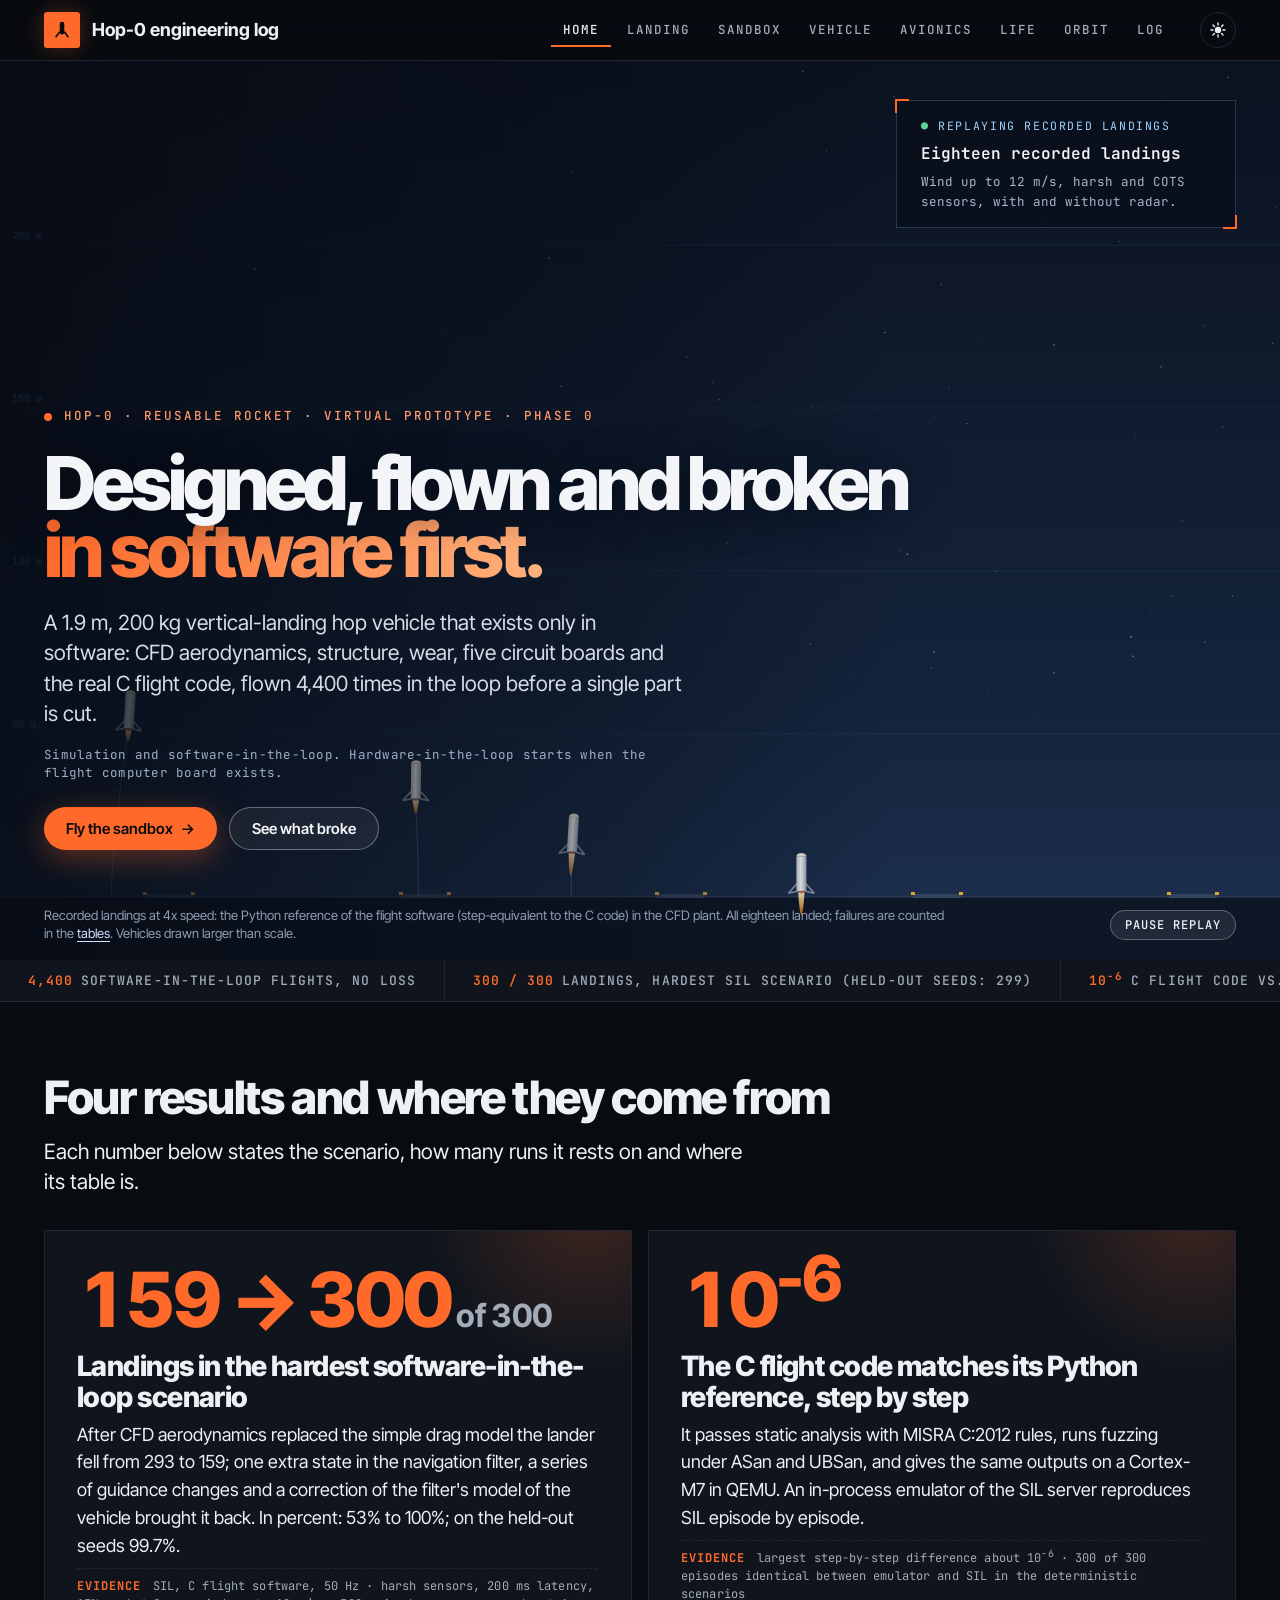
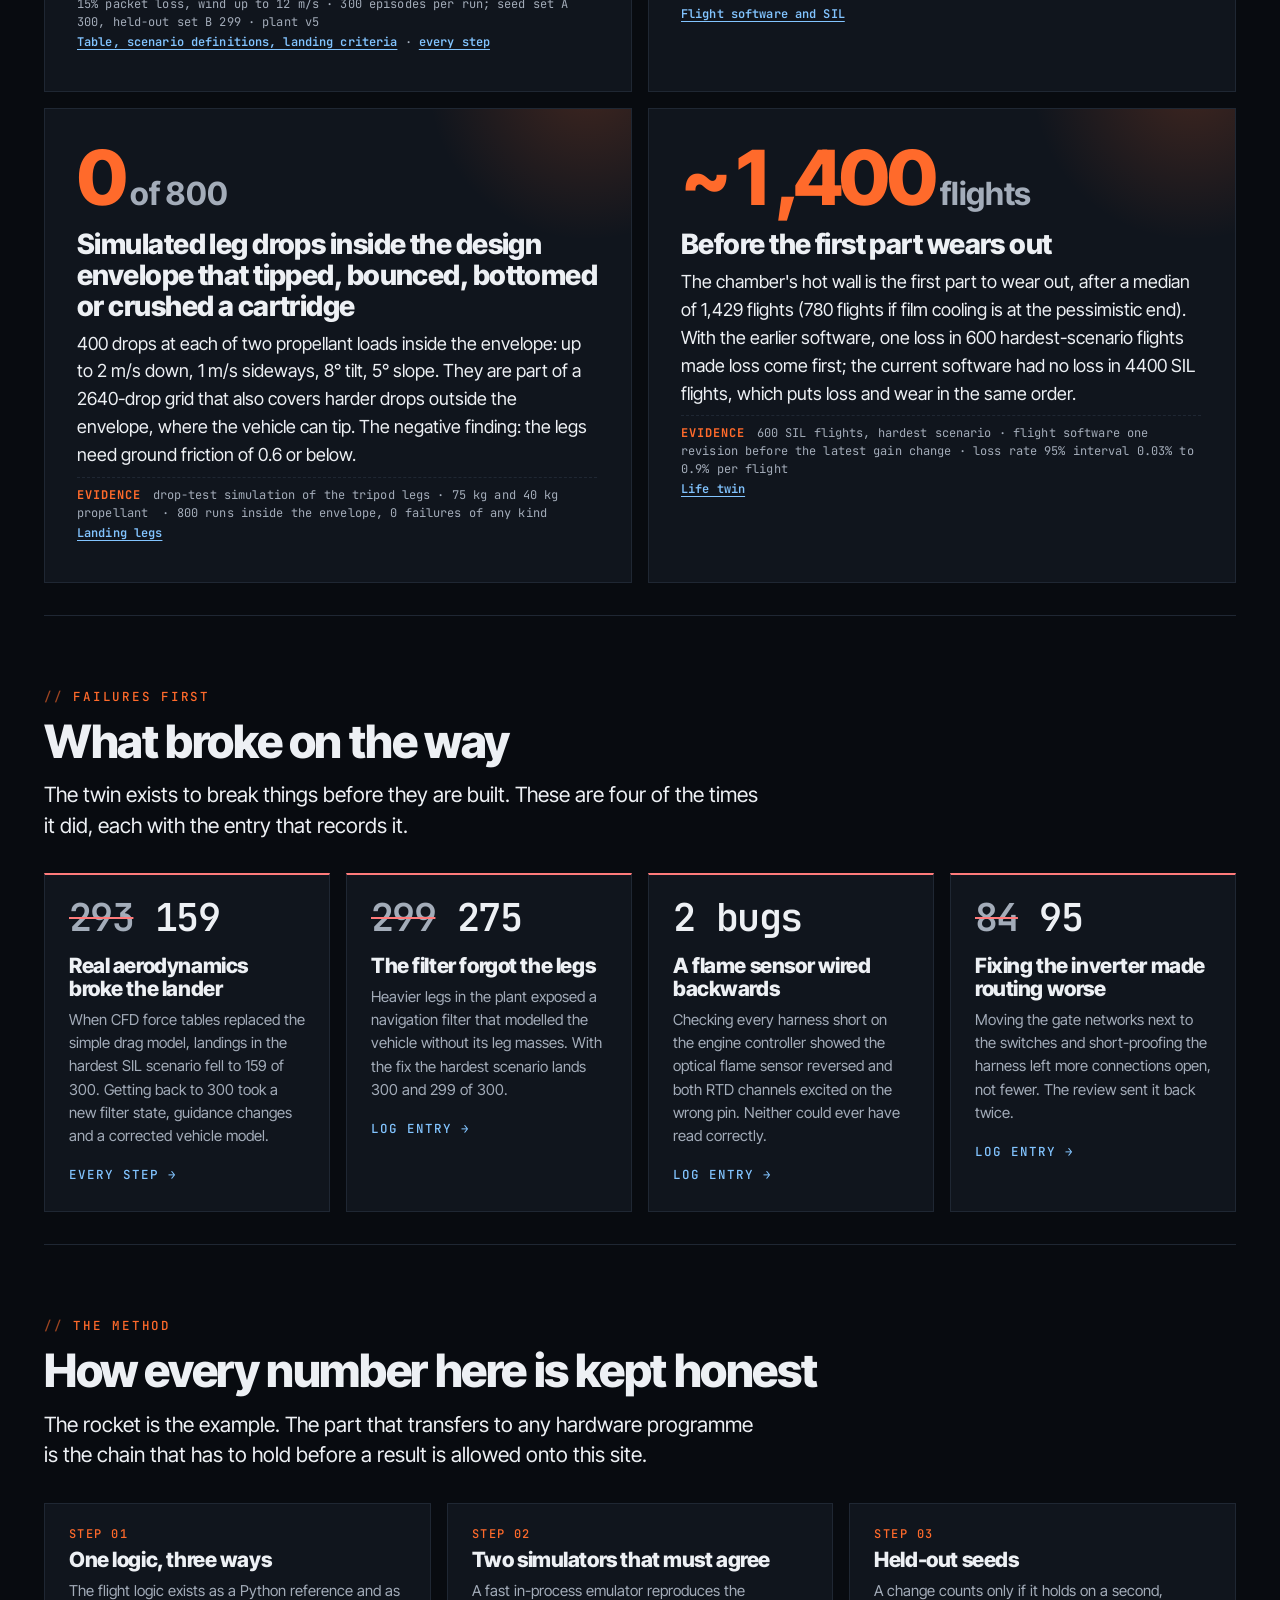
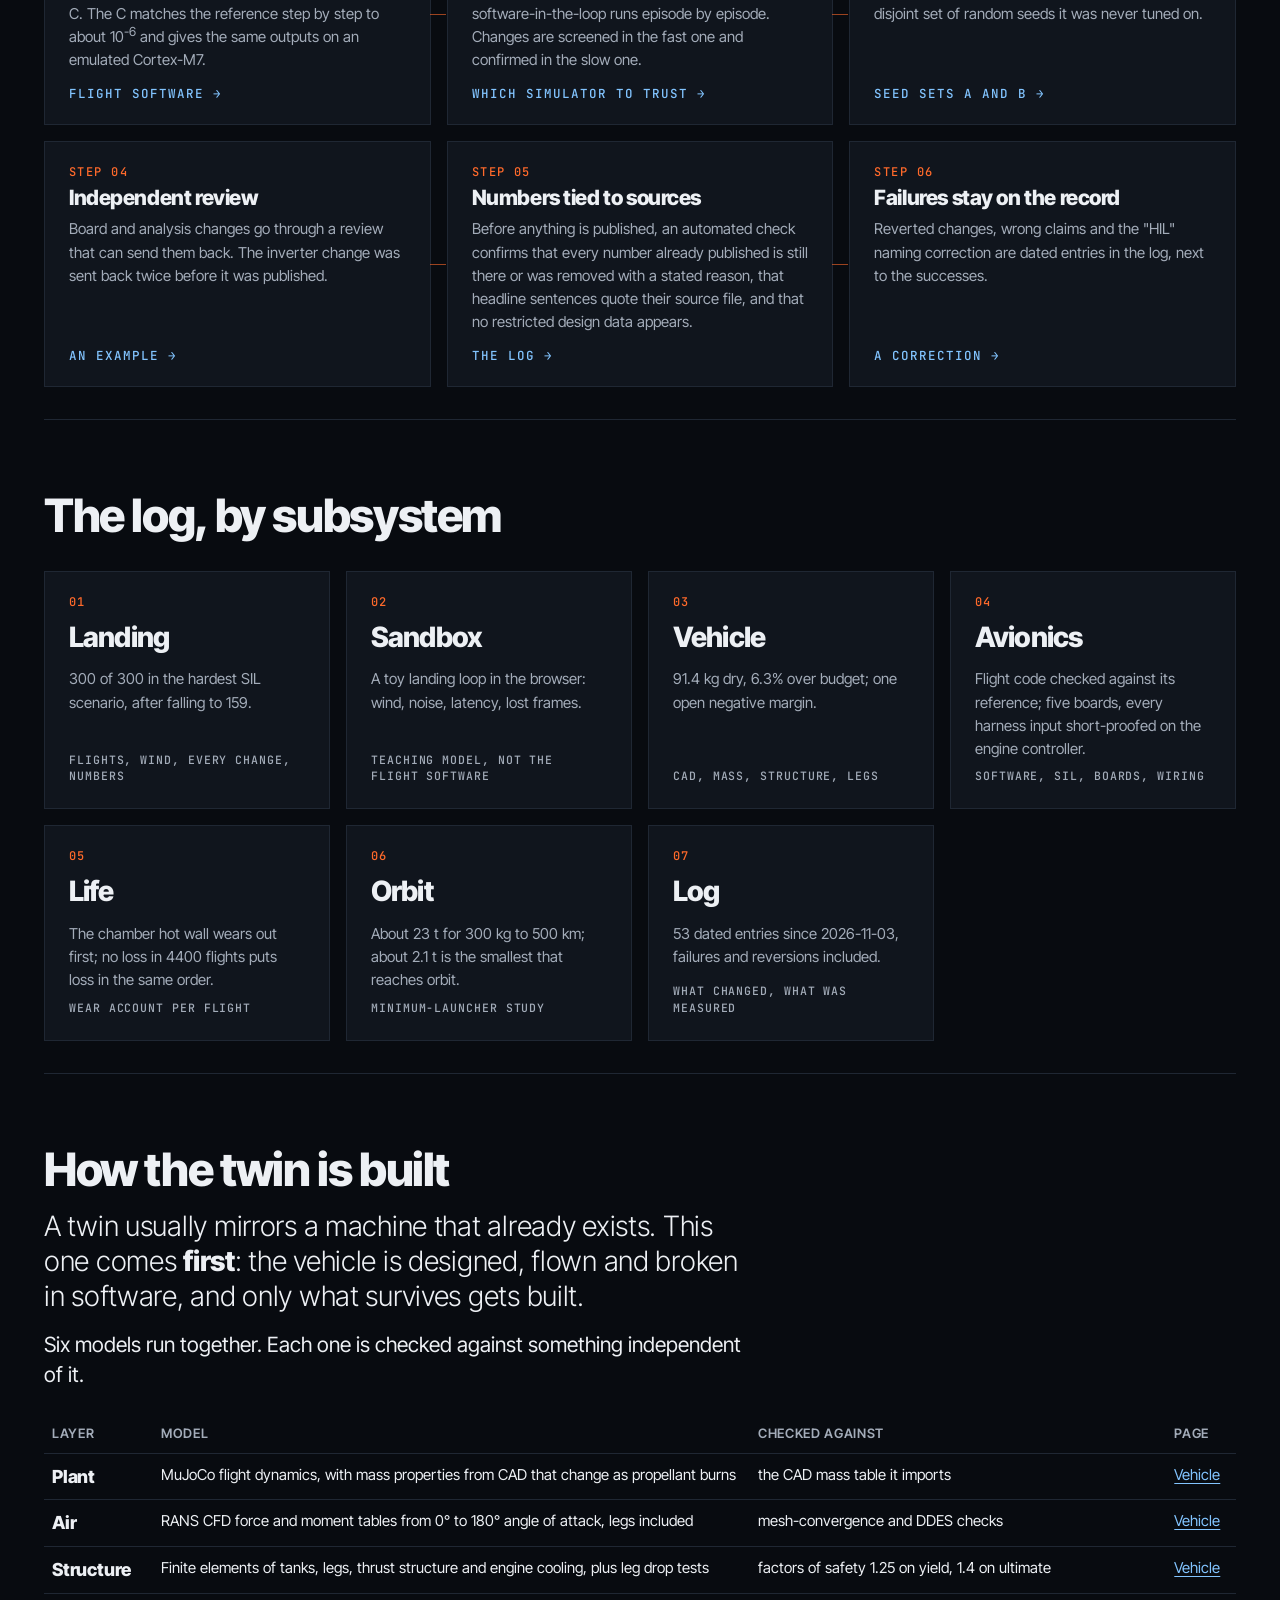
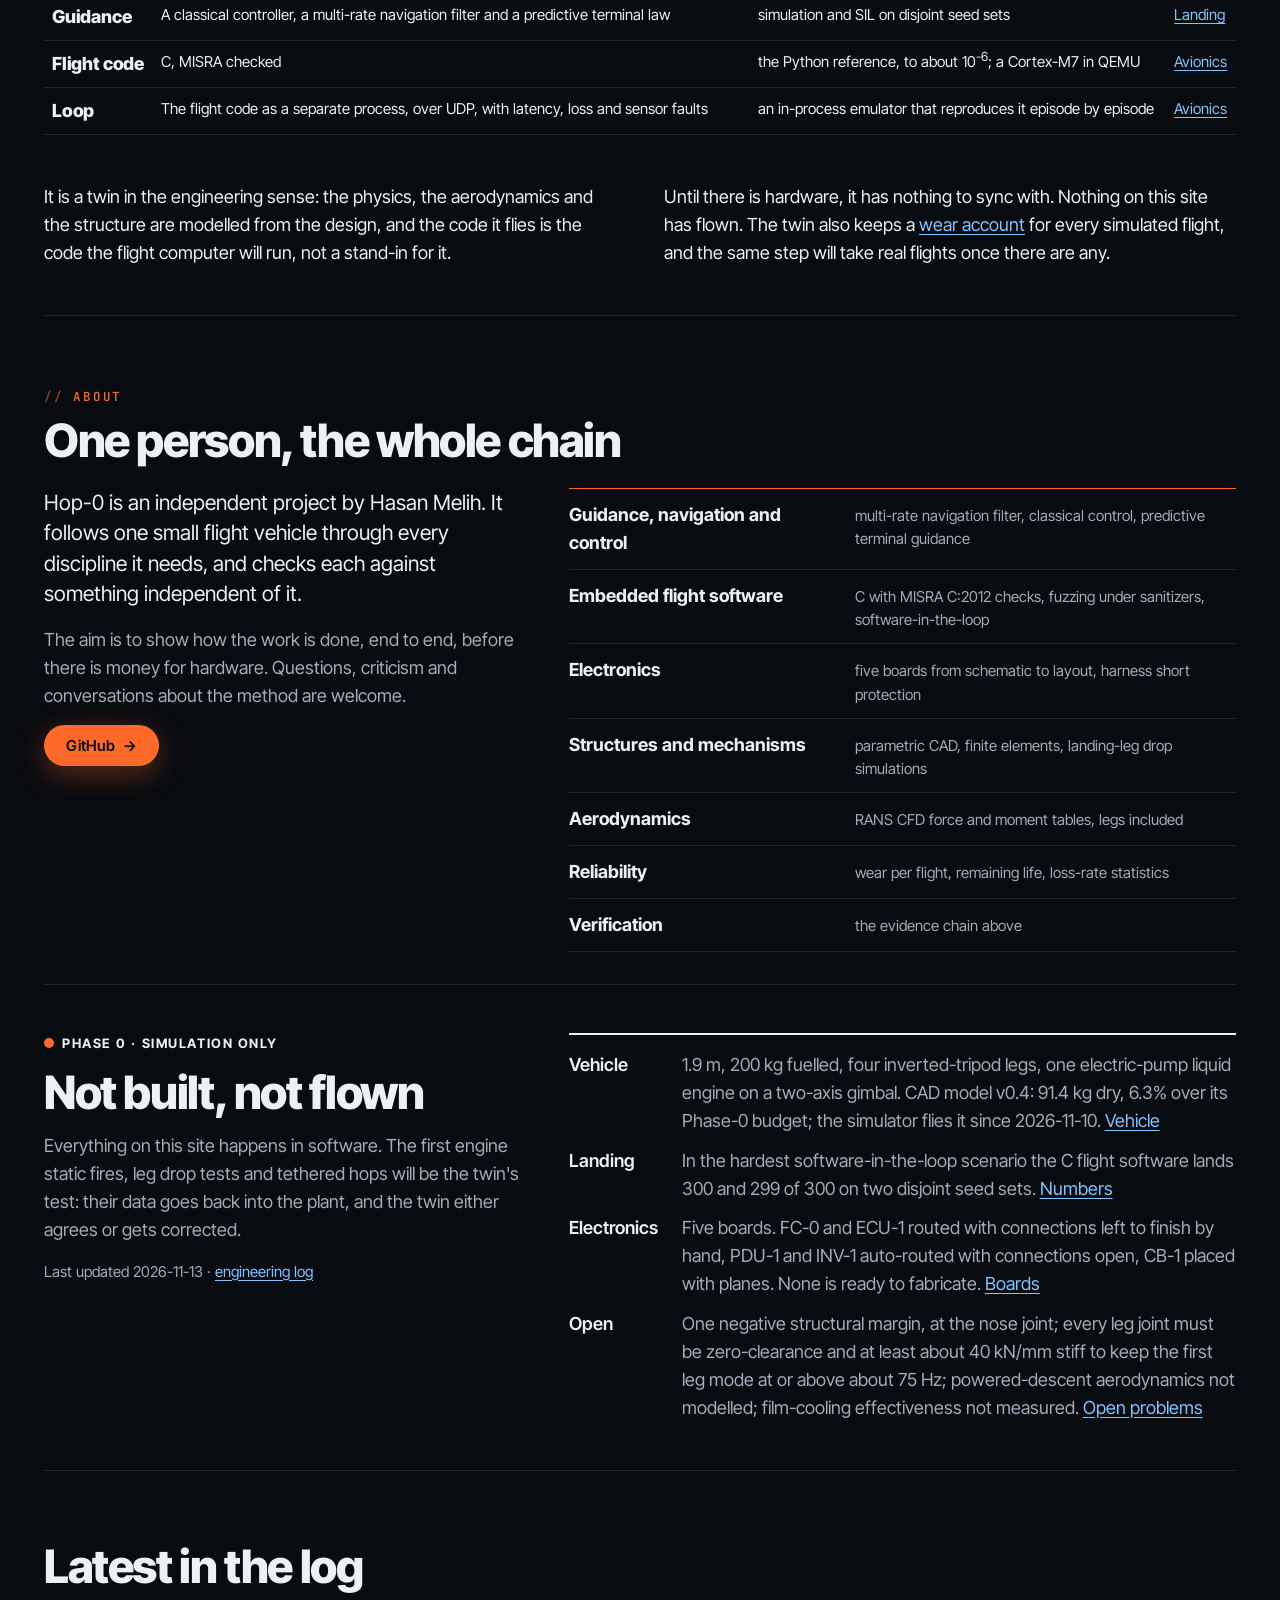
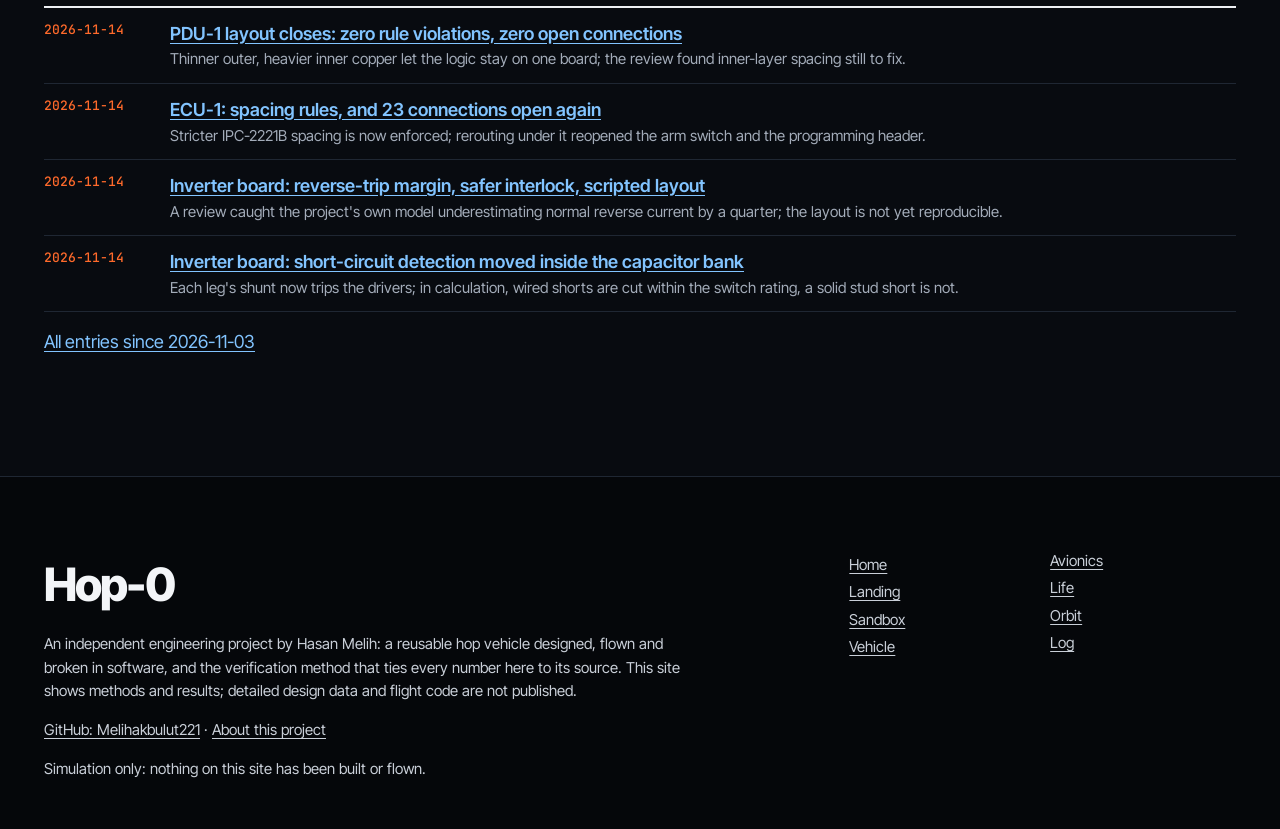
==== commit 7ffeb4dd: "PDU-1: layout closes 0/0, 2/4/4/2 oz stack-up, supply fixes; review findings; log entry 2026-11-14" ====
--- a/index.html
+++ b/index.html
@@ -178,7 +178,7 @@
     <li><a href="avionics.html">Avionics</a><p>Flight code checked against its reference; five boards, every harness input short-proofed on the engine controller.</p><span>software, SIL, boards, wiring</span></li>
     <li><a href="life.html">Life</a><p>The chamber hot wall wears out first; no loss in 4400 flights puts loss in the same order.</p><span>wear account per flight</span></li>
     <li><a href="orbit.html">Orbit</a><p>About 23 t for 300 kg to 500 km; about 2.1 t is the smallest that reaches orbit.</p><span>minimum-launcher study</span></li>
-    <li><a href="log.html">Log</a><p>52 dated entries since 2026-11-03, failures and reversions included.</p><span>what changed, what was measured</span></li>
+    <li><a href="log.html">Log</a><p>53 dated entries since 2026-11-03, failures and reversions included.</p><span>what changed, what was measured</span></li>
   </ul>
 </section>
 
@@ -263,14 +263,14 @@
 <section class="sec" id="latest" aria-labelledby="latest-h">
   <h2 id="latest-h">Latest in the log</h2>
   <ul class="logteaser">
+    <li><time datetime="2026-11-14">2026-11-14</time><div><a href="log.html#e-1114-pdulayout">PDU-1 layout closes: zero rule violations, zero open connections</a>
+      <span>Thinner outer, heavier inner copper let the logic stay on one board; the review found inner-layer spacing still to fix.</span></div></li>
     <li><time datetime="2026-11-14">2026-11-14</time><div><a href="log.html#e-1114-ecuspacing">ECU-1: spacing rules, and 23 connections open again</a>
       <span>Stricter IPC-2221B spacing is now enforced; rerouting under it reopened the arm switch and the programming header.</span></div></li>
     <li><time datetime="2026-11-14">2026-11-14</time><div><a href="log.html#e-1114-invmargin">Inverter board: reverse-trip margin, safer interlock, scripted layout</a>
       <span>A review caught the project's own model underestimating normal reverse current by a quarter; the layout is not yet reproducible.</span></div></li>
     <li><time datetime="2026-11-14">2026-11-14</time><div><a href="log.html#e-1114-invshort">Inverter board: short-circuit detection moved inside the capacitor bank</a>
       <span>Each leg's shunt now trips the drivers; in calculation, wired shorts are cut within the switch rating, a solid stud short is not.</span></div></li>
-    <li><time datetime="2026-11-14">2026-11-14</time><div><a href="log.html#e-1114-invdriver">Inverter board: new gate drivers, discrete over-current trip</a>
-      <span>The obsolete driver and its planned replacement are both out of production; the review found the new trip sees a short late.</span></div></li>
           </ul>
   <p style="margin-top:var(--sp-4)"><a href="log.html">All entries since 2026-11-03</a></p>
 </section>
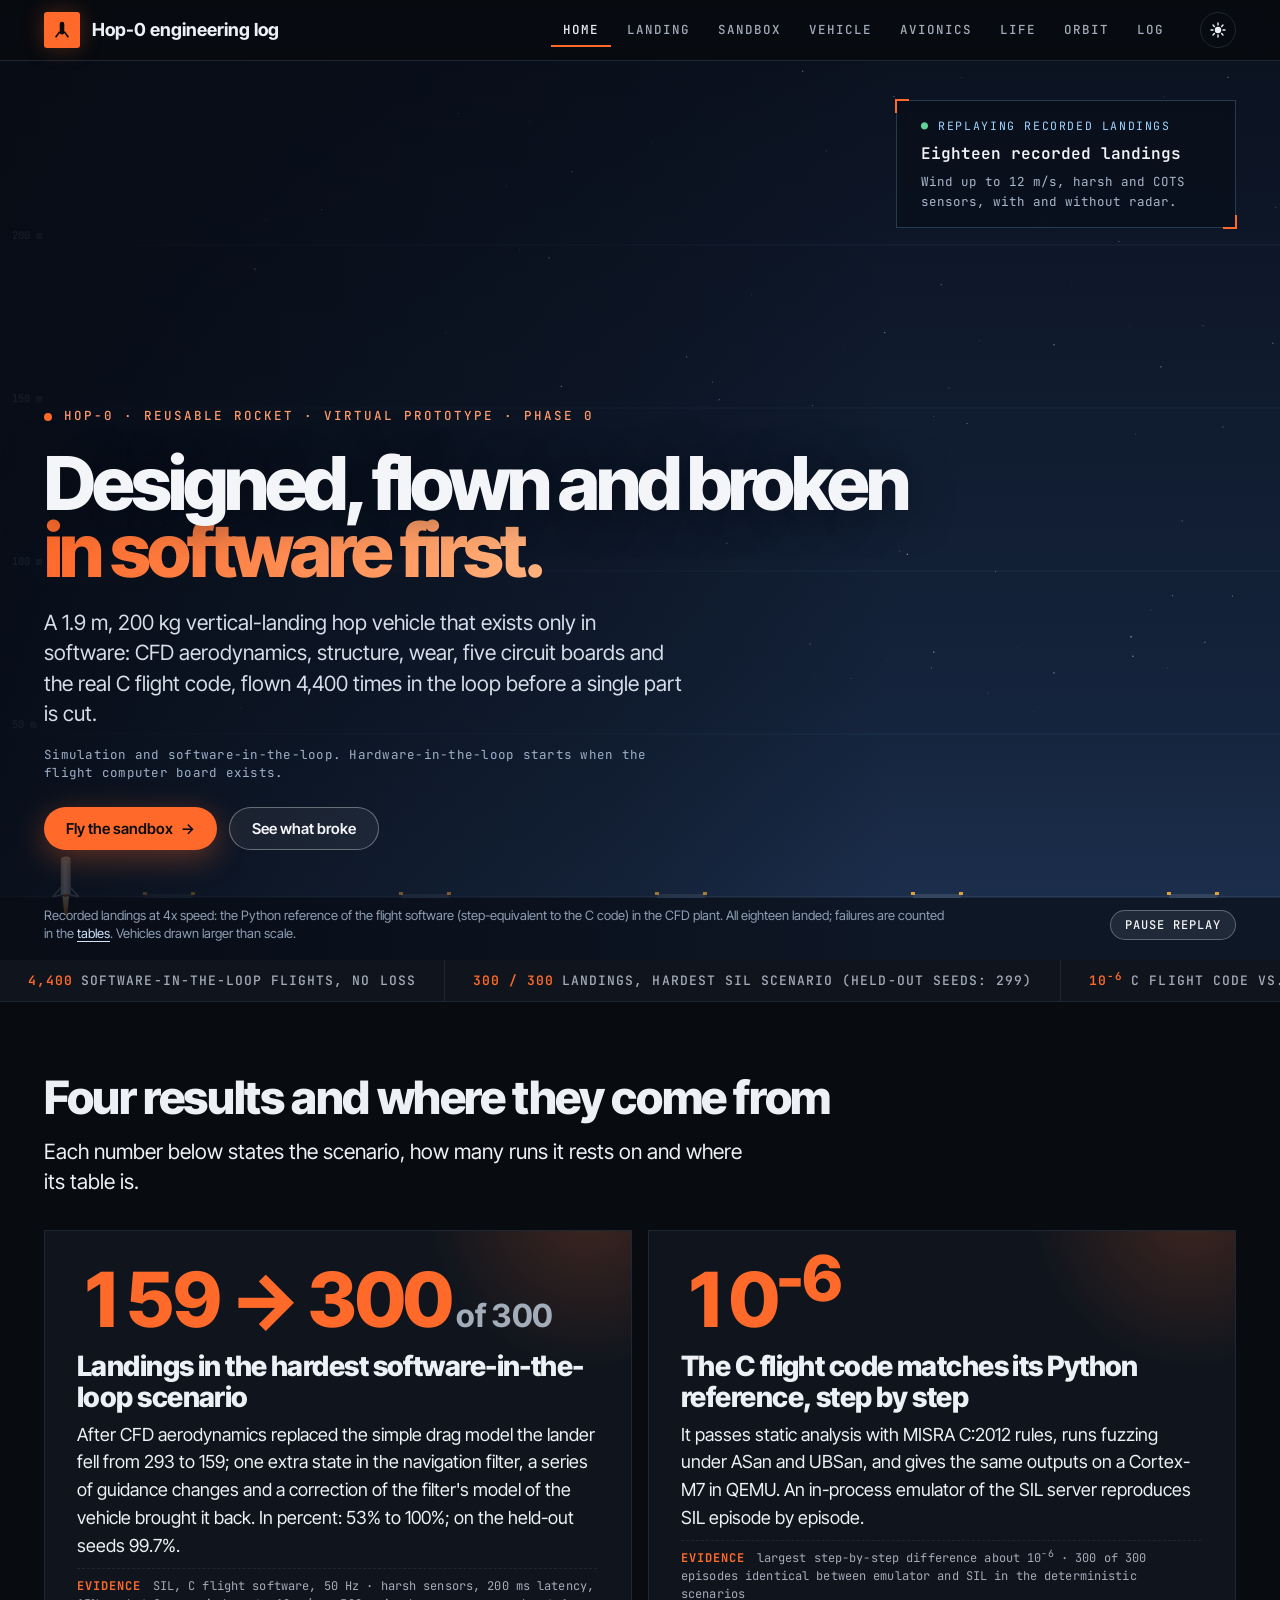
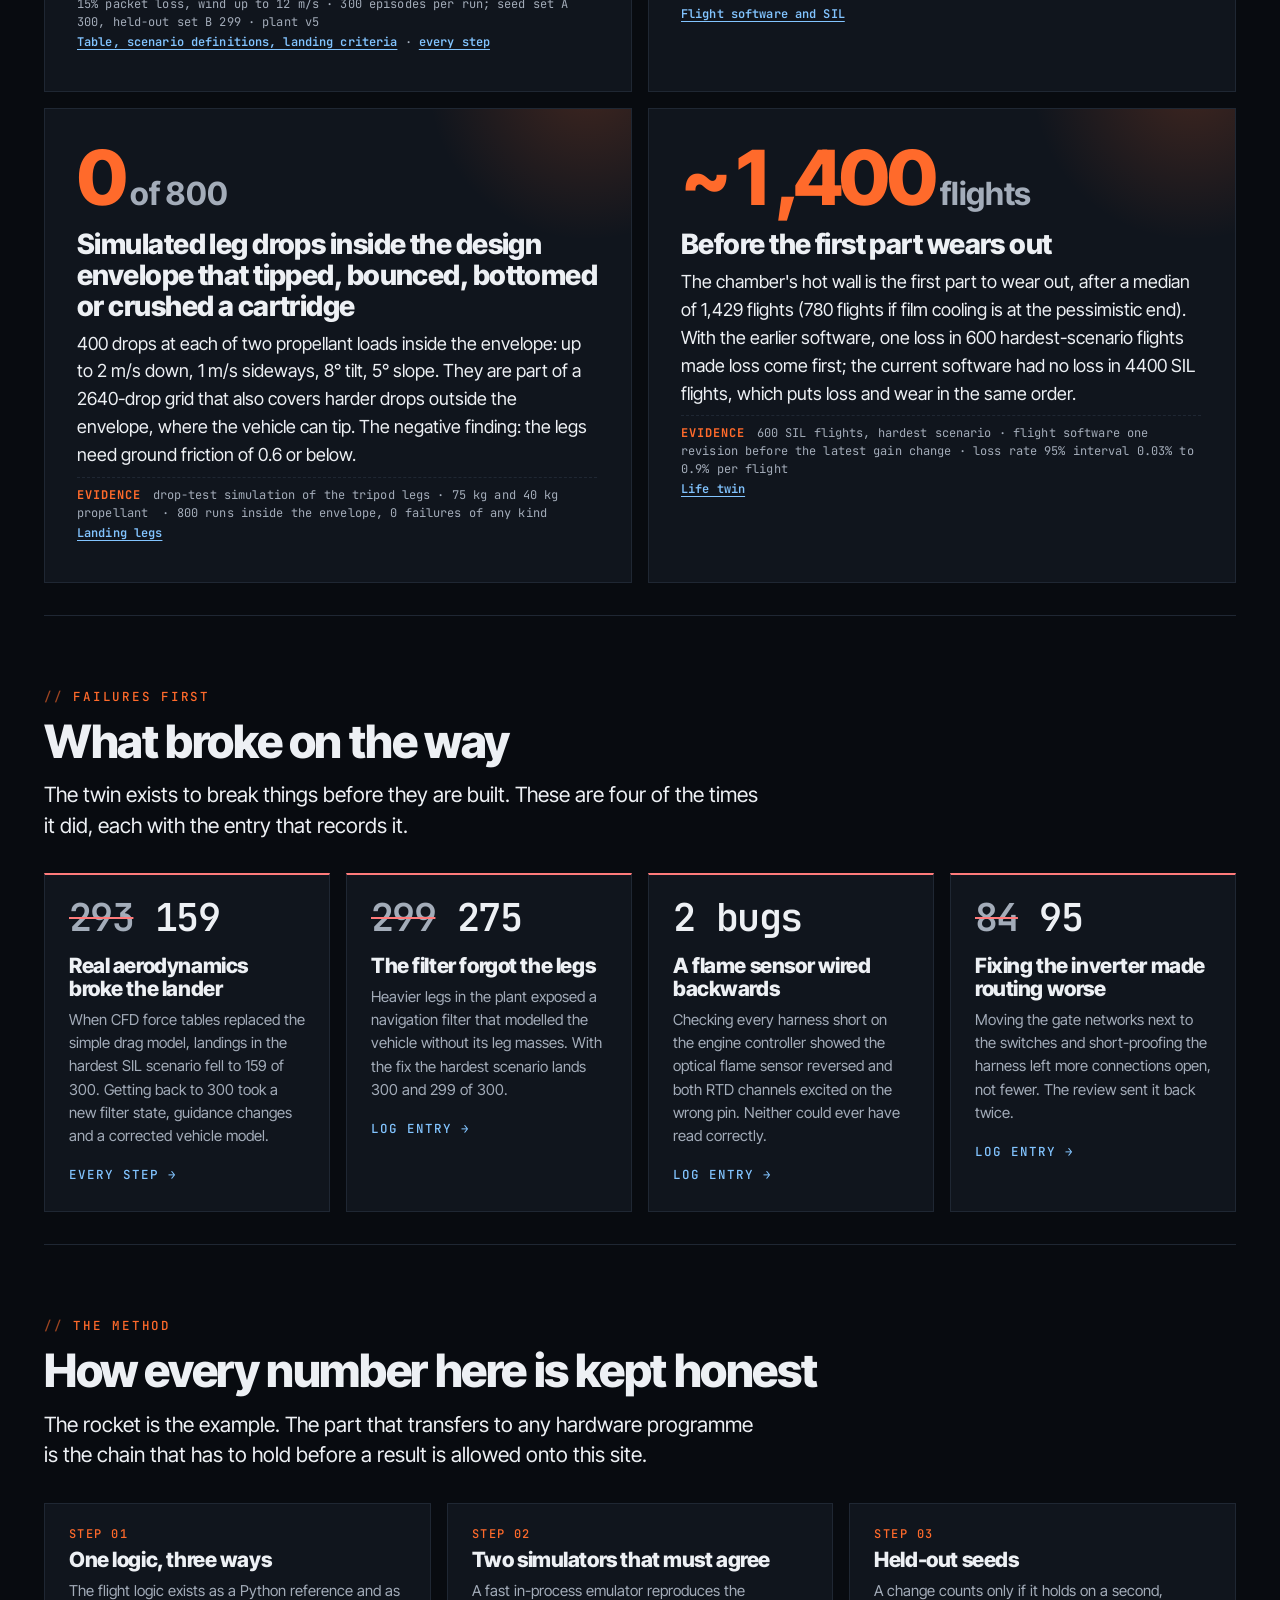
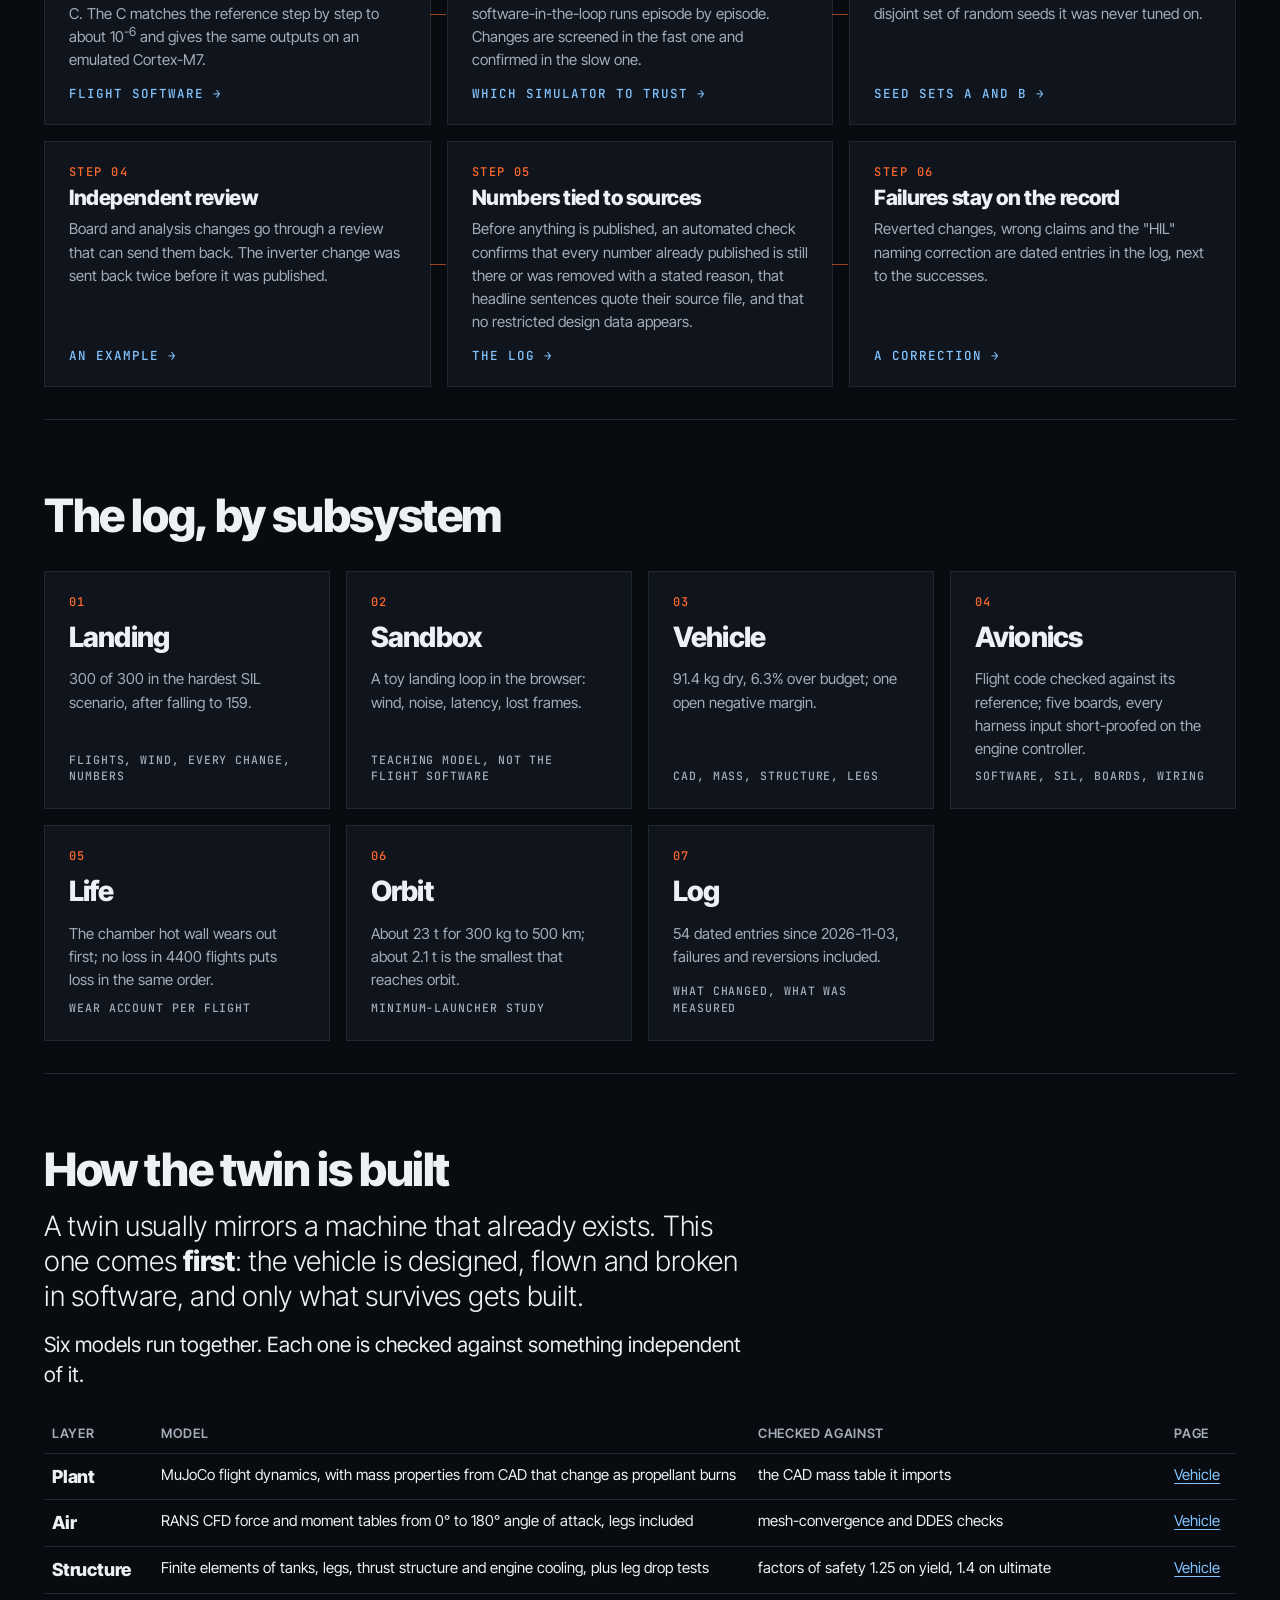
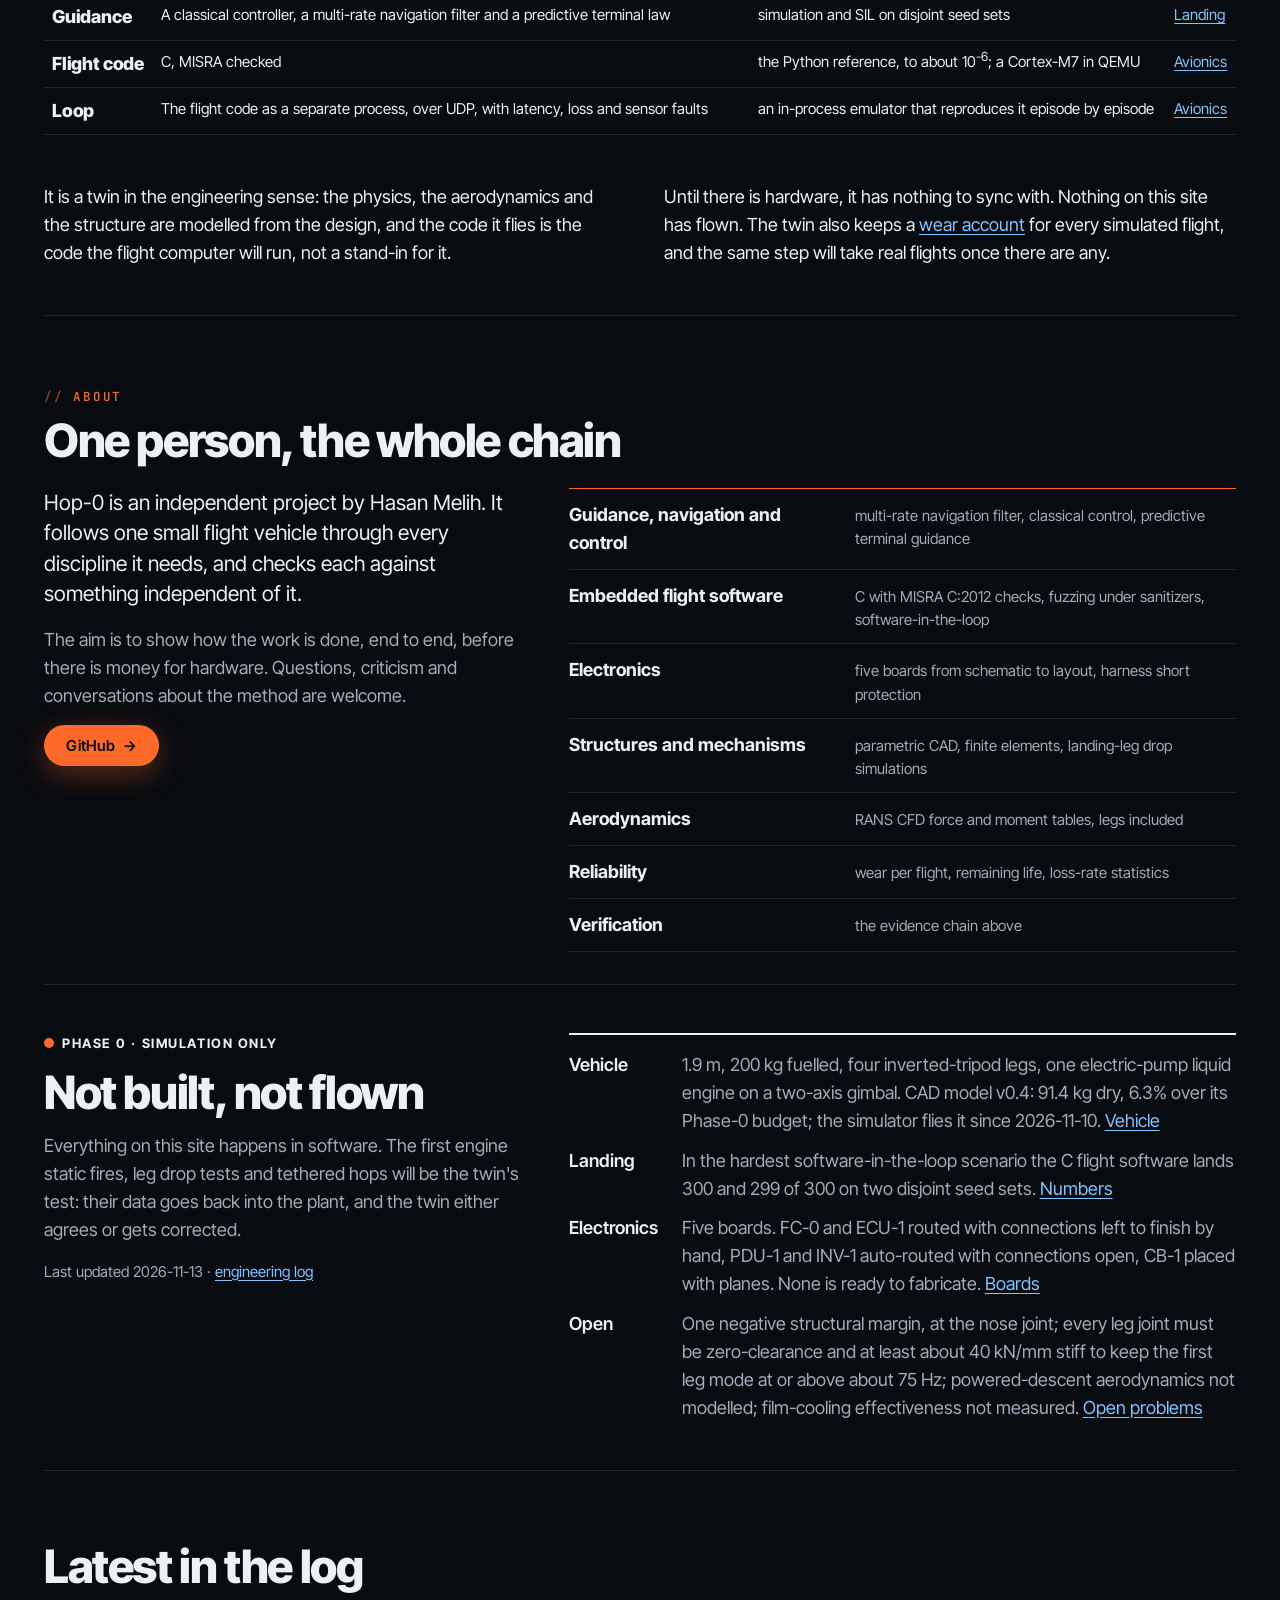
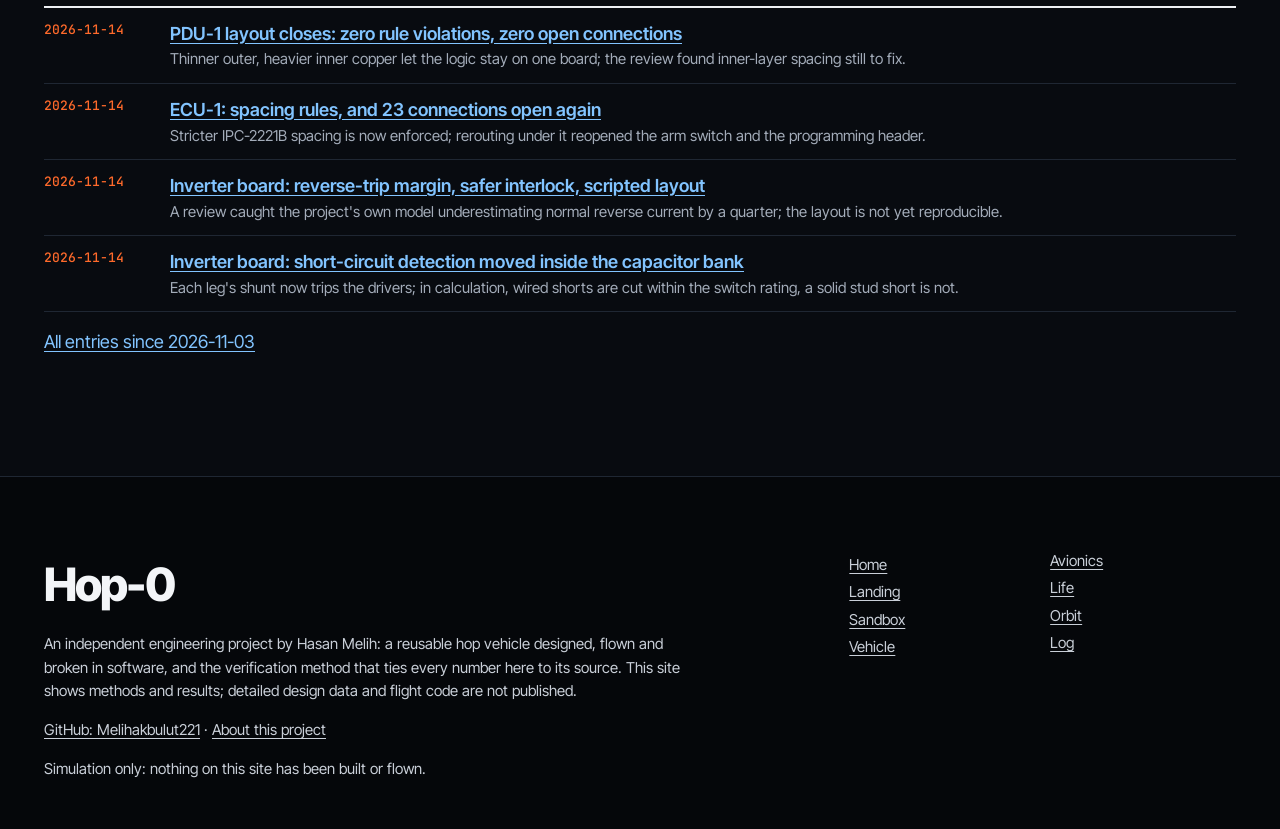
==== commit c4abede8: "INV-1 firmware: bootstrap pre-charge, timer behaviour corrected; review findings; log entry 2026-11-" ====
--- a/index.html
+++ b/index.html
@@ -178,7 +178,7 @@
     <li><a href="avionics.html">Avionics</a><p>Flight code checked against its reference; five boards, every harness input short-proofed on the engine controller.</p><span>software, SIL, boards, wiring</span></li>
     <li><a href="life.html">Life</a><p>The chamber hot wall wears out first; no loss in 4400 flights puts loss in the same order.</p><span>wear account per flight</span></li>
     <li><a href="orbit.html">Orbit</a><p>About 23 t for 300 kg to 500 km; about 2.1 t is the smallest that reaches orbit.</p><span>minimum-launcher study</span></li>
-    <li><a href="log.html">Log</a><p>53 dated entries since 2026-11-03, failures and reversions included.</p><span>what changed, what was measured</span></li>
+    <li><a href="log.html">Log</a><p>54 dated entries since 2026-11-03, failures and reversions included.</p><span>what changed, what was measured</span></li>
   </ul>
 </section>
 
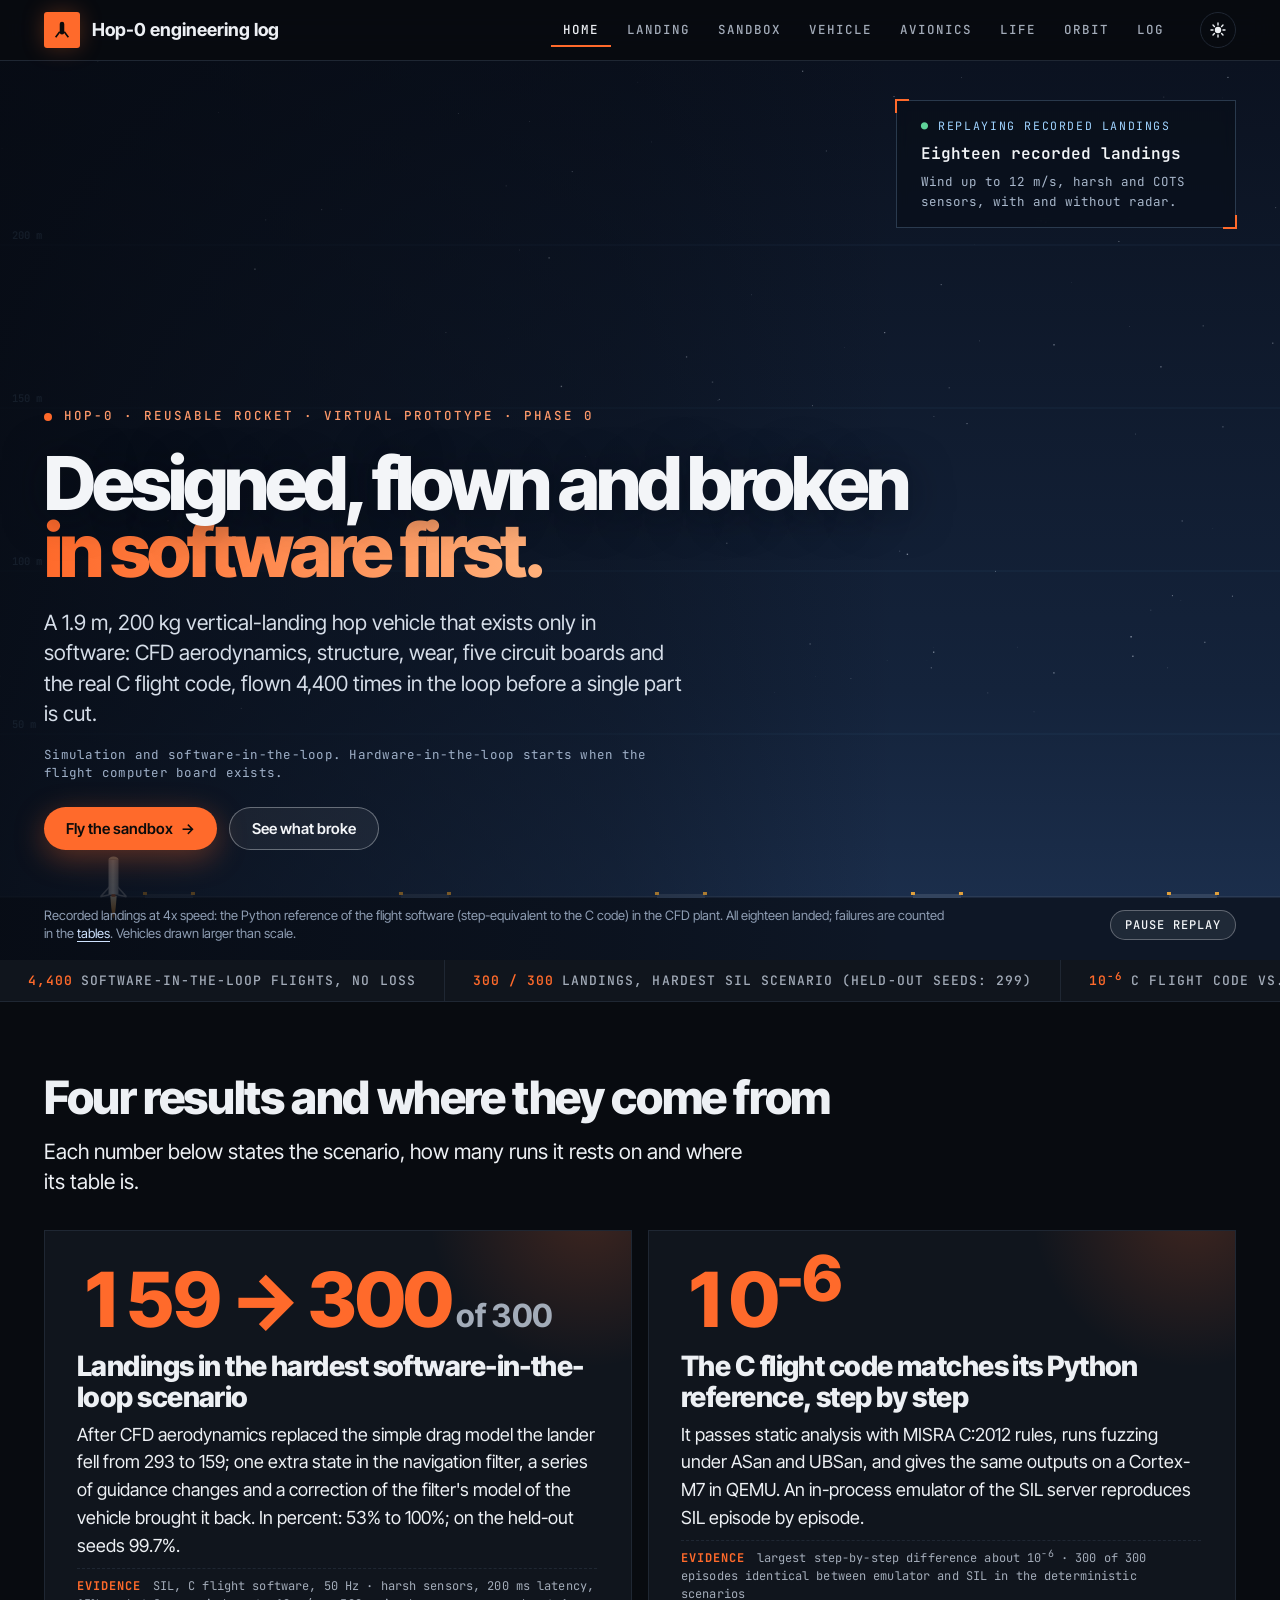
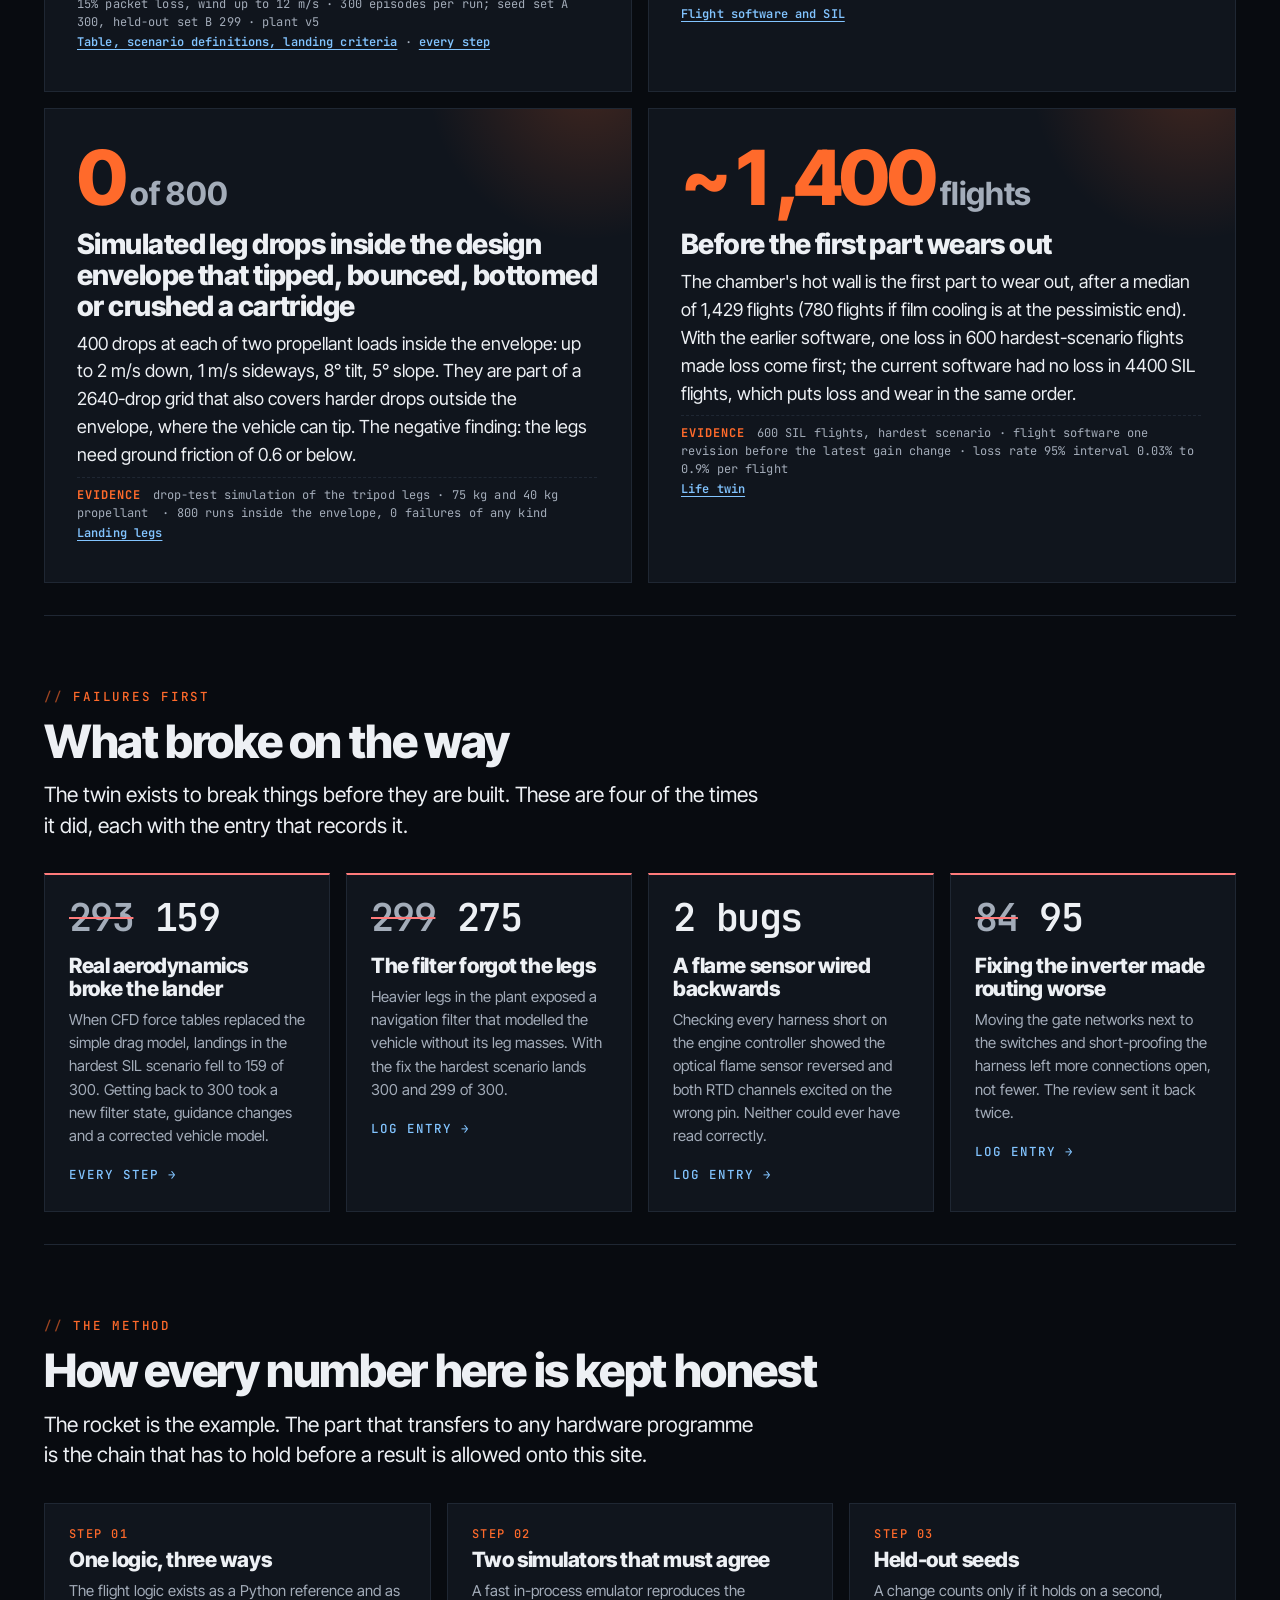
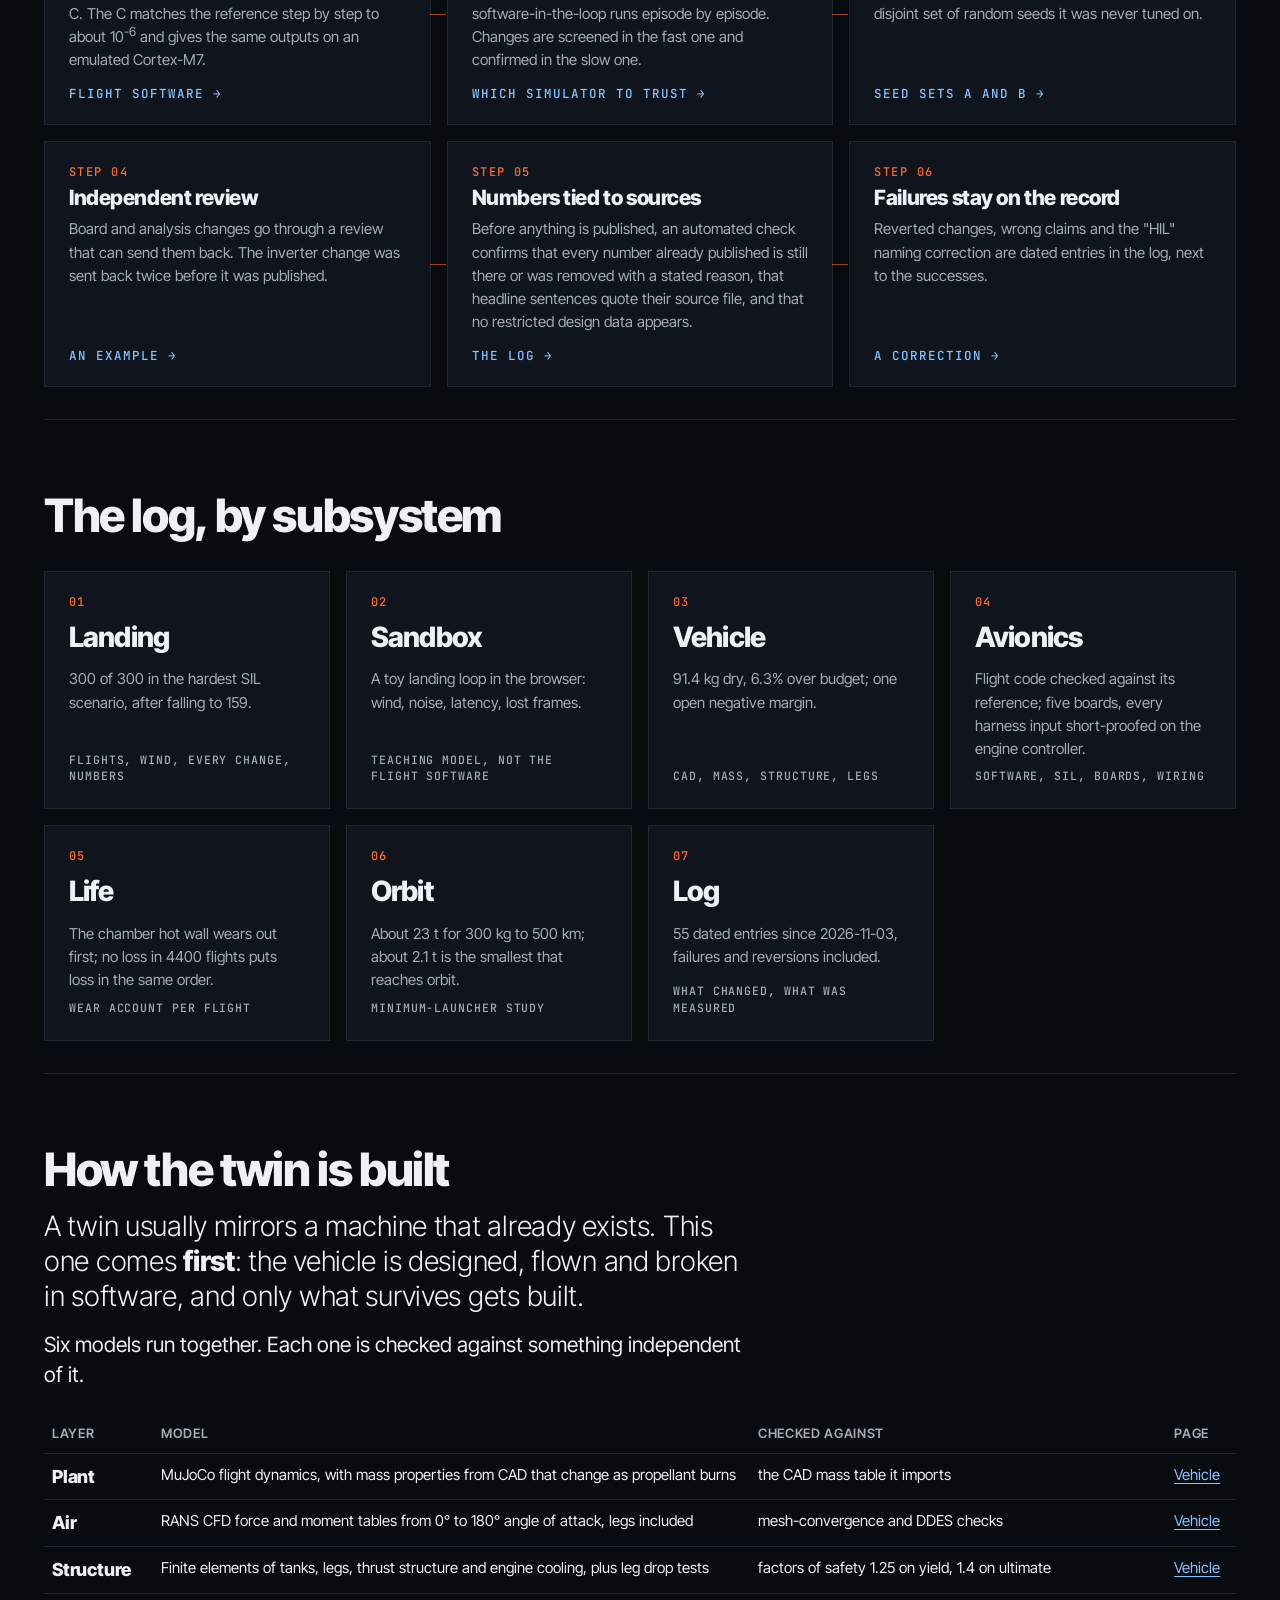
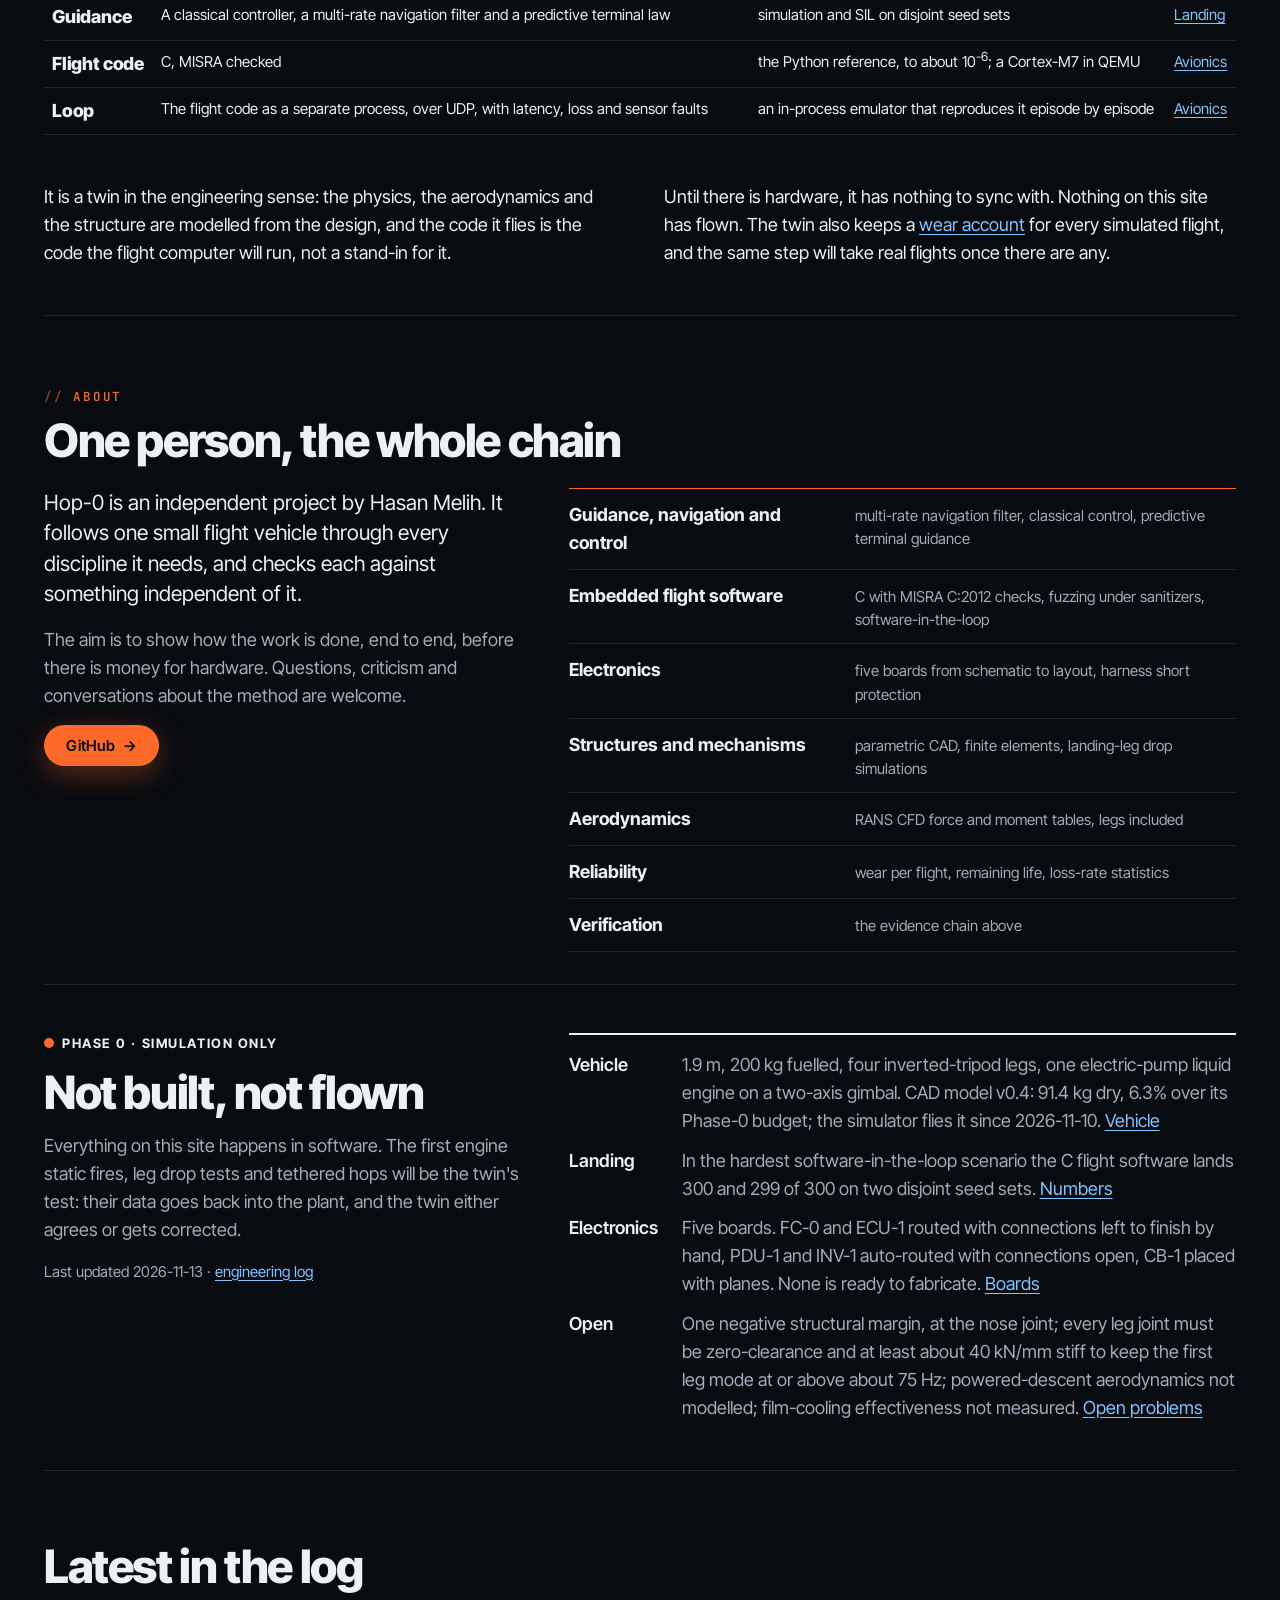
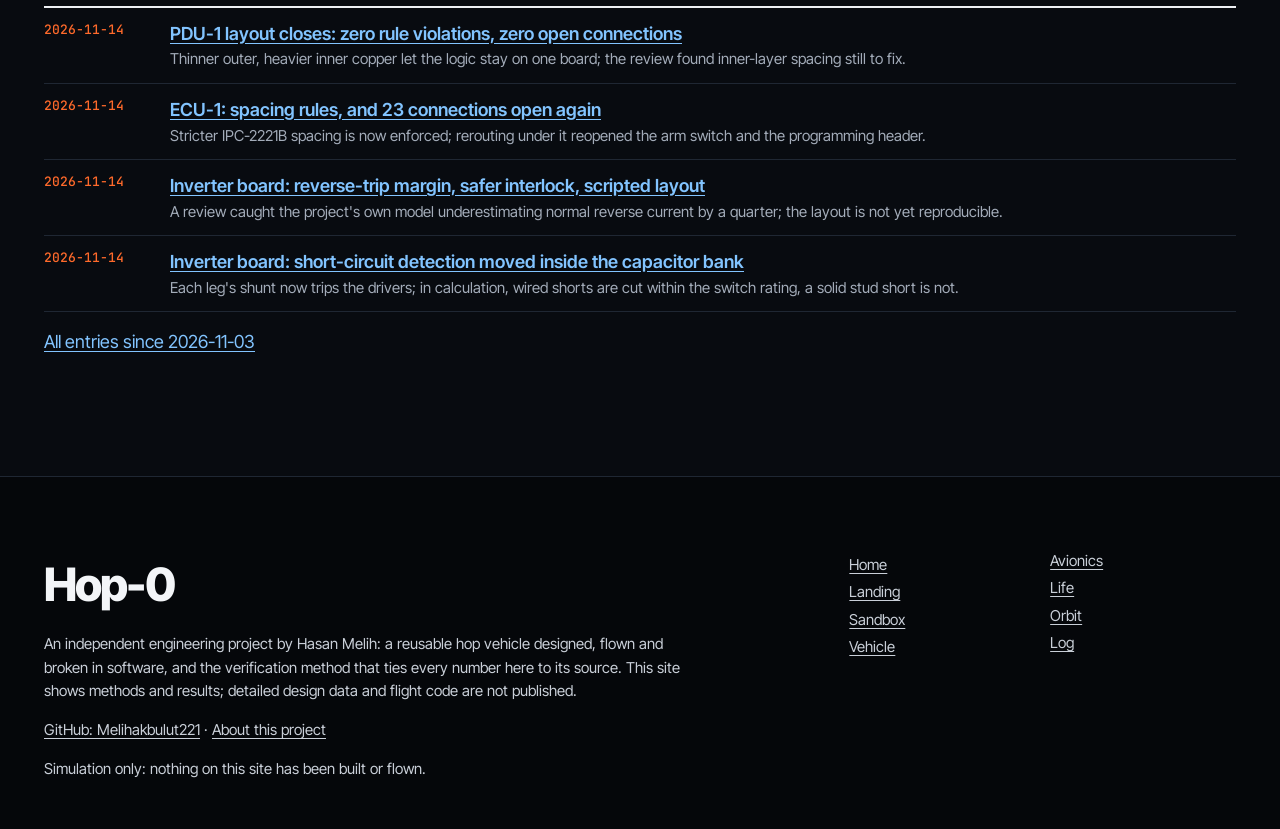
==== commit d5baed63: "PDU-1: inner-layer rule, no pad vias, gate return via, wetting fixes, coating map; review findings; " ====
--- a/index.html
+++ b/index.html
@@ -178,7 +178,7 @@
     <li><a href="avionics.html">Avionics</a><p>Flight code checked against its reference; five boards, every harness input short-proofed on the engine controller.</p><span>software, SIL, boards, wiring</span></li>
     <li><a href="life.html">Life</a><p>The chamber hot wall wears out first; no loss in 4400 flights puts loss in the same order.</p><span>wear account per flight</span></li>
     <li><a href="orbit.html">Orbit</a><p>About 23 t for 300 kg to 500 km; about 2.1 t is the smallest that reaches orbit.</p><span>minimum-launcher study</span></li>
-    <li><a href="log.html">Log</a><p>54 dated entries since 2026-11-03, failures and reversions included.</p><span>what changed, what was measured</span></li>
+    <li><a href="log.html">Log</a><p>55 dated entries since 2026-11-03, failures and reversions included.</p><span>what changed, what was measured</span></li>
   </ul>
 </section>
 
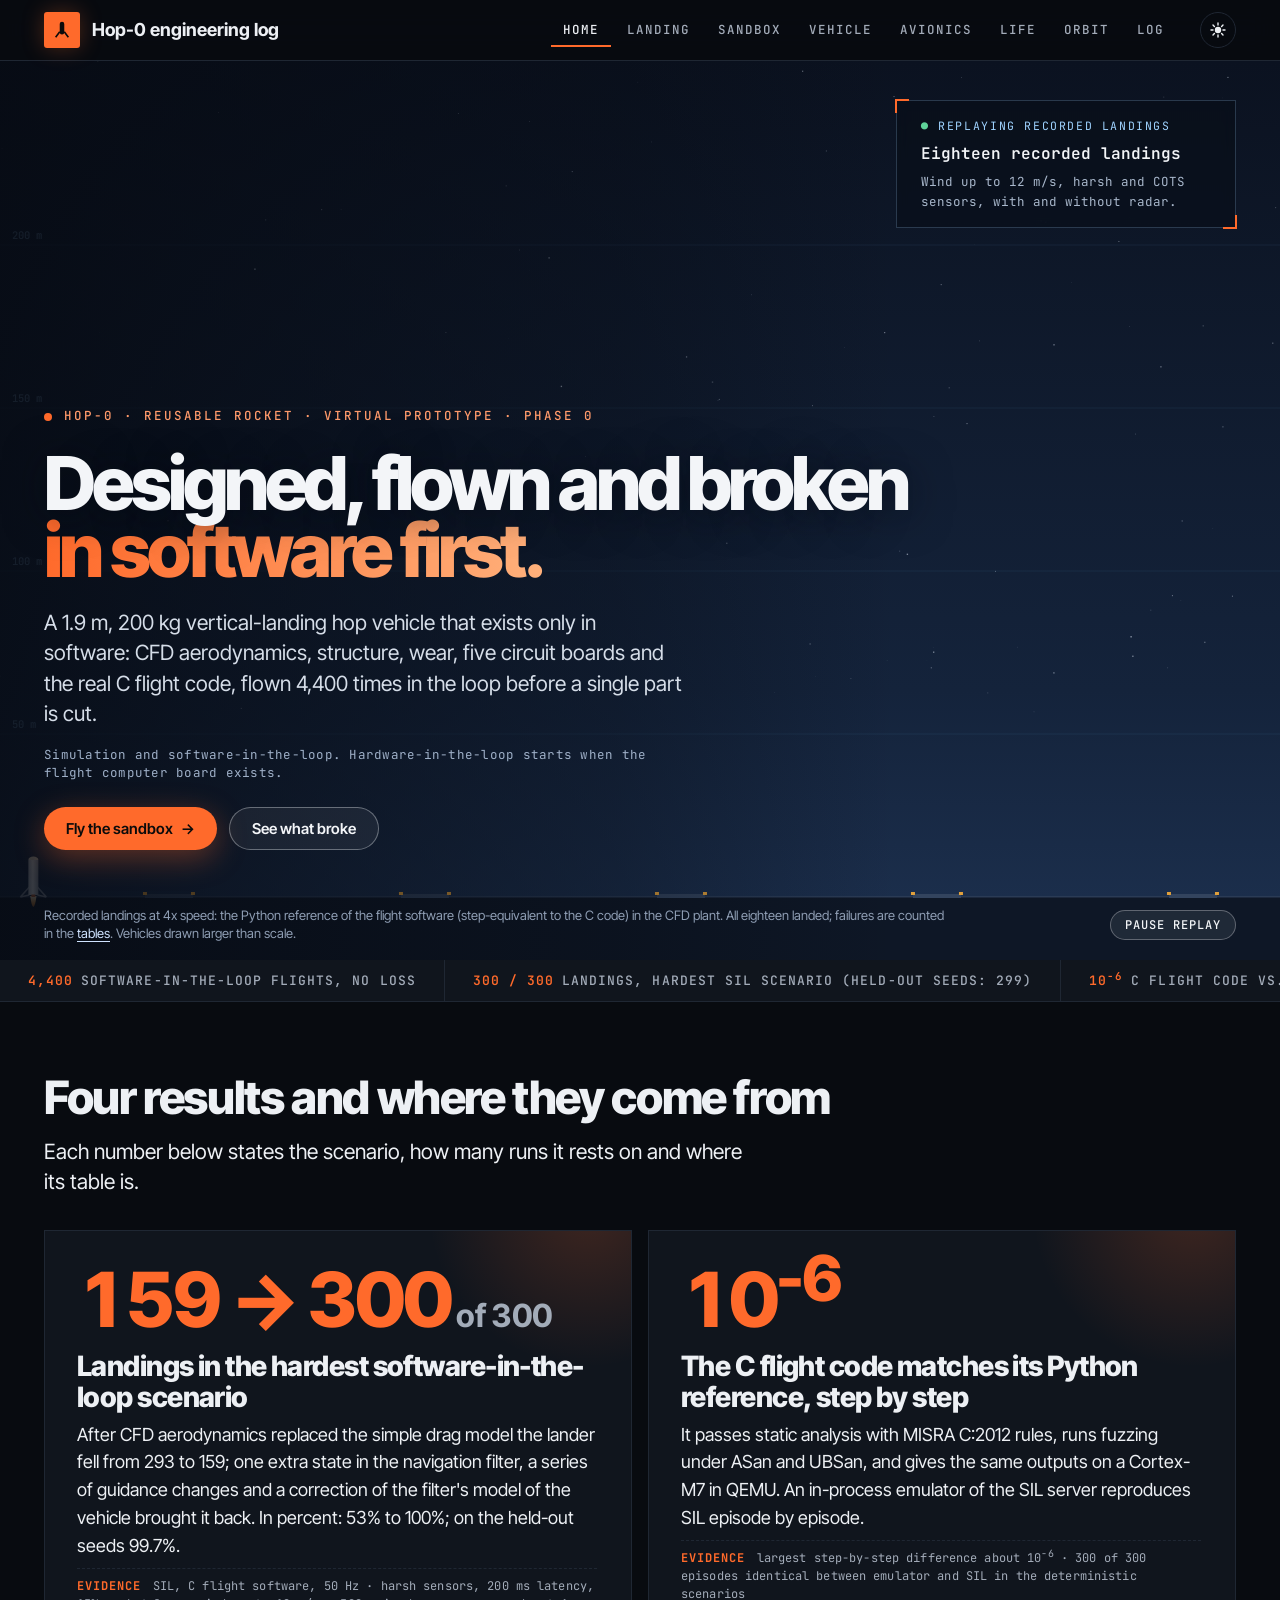
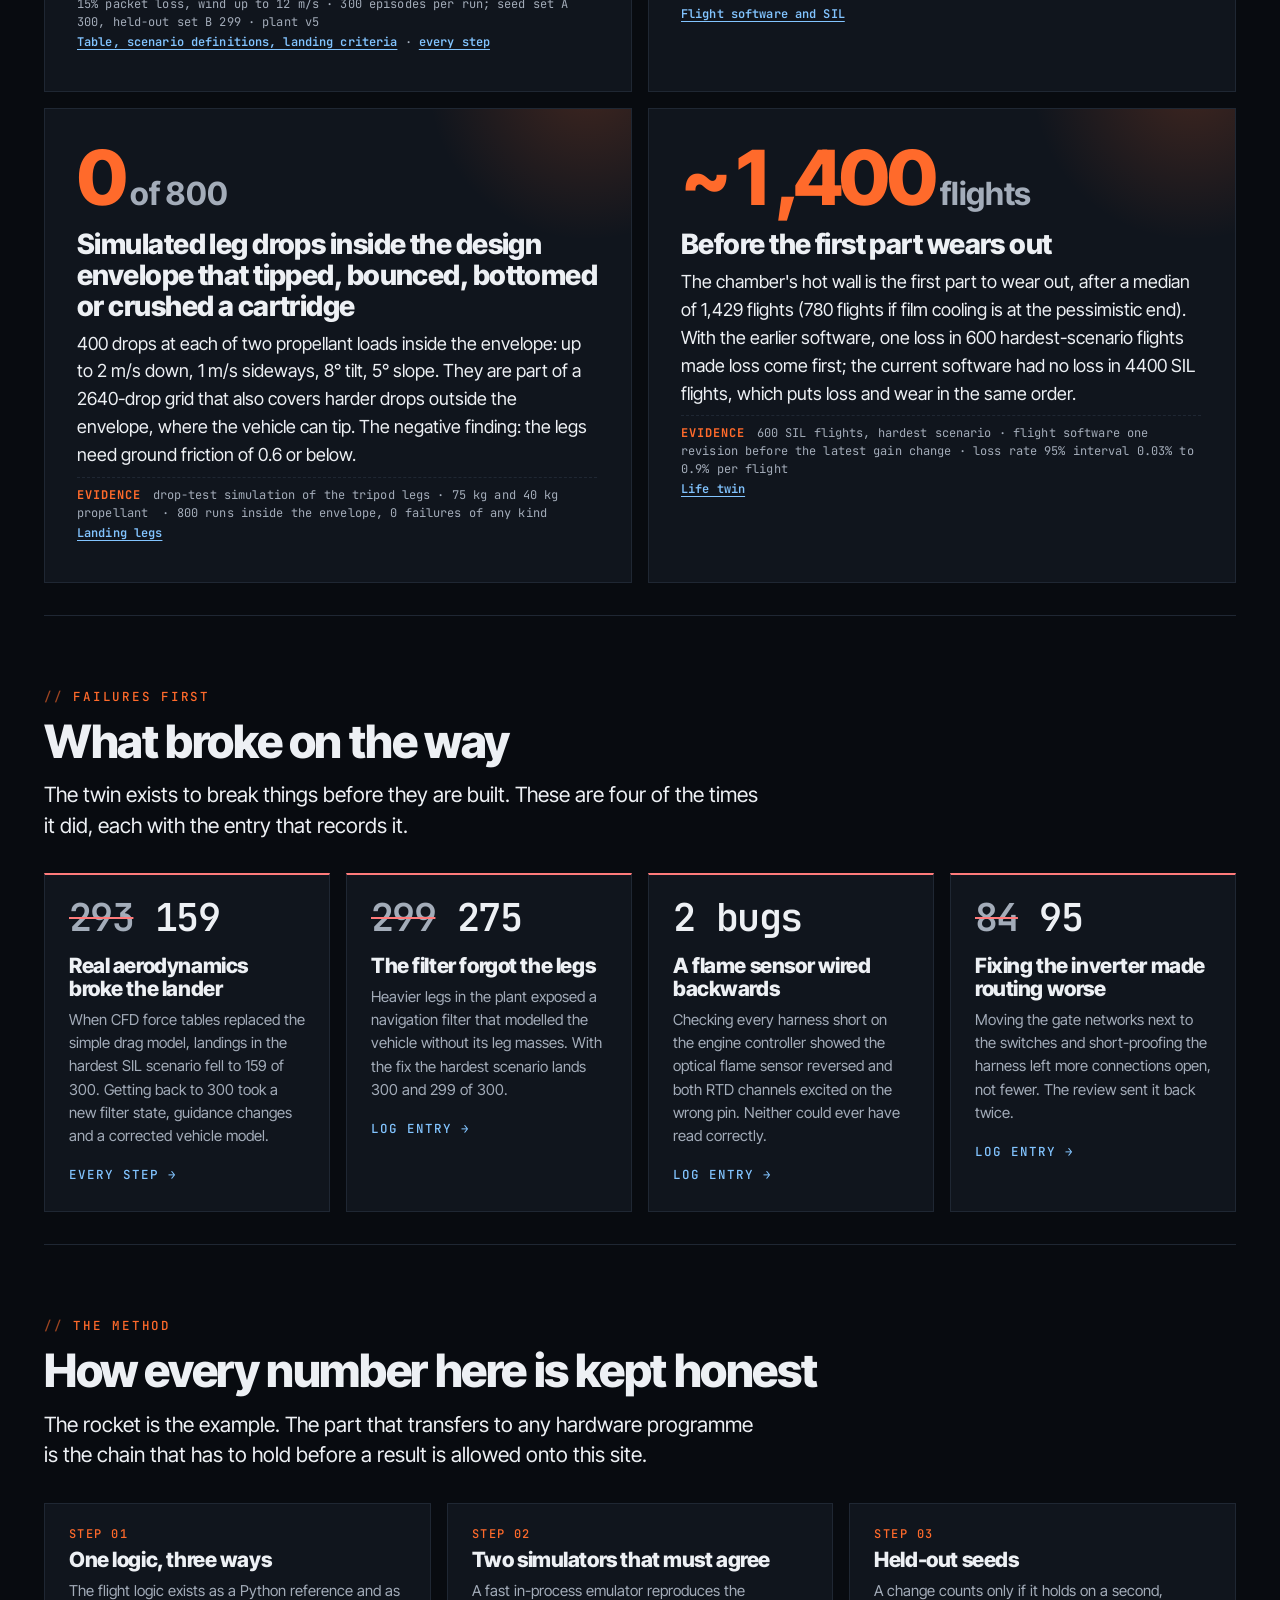
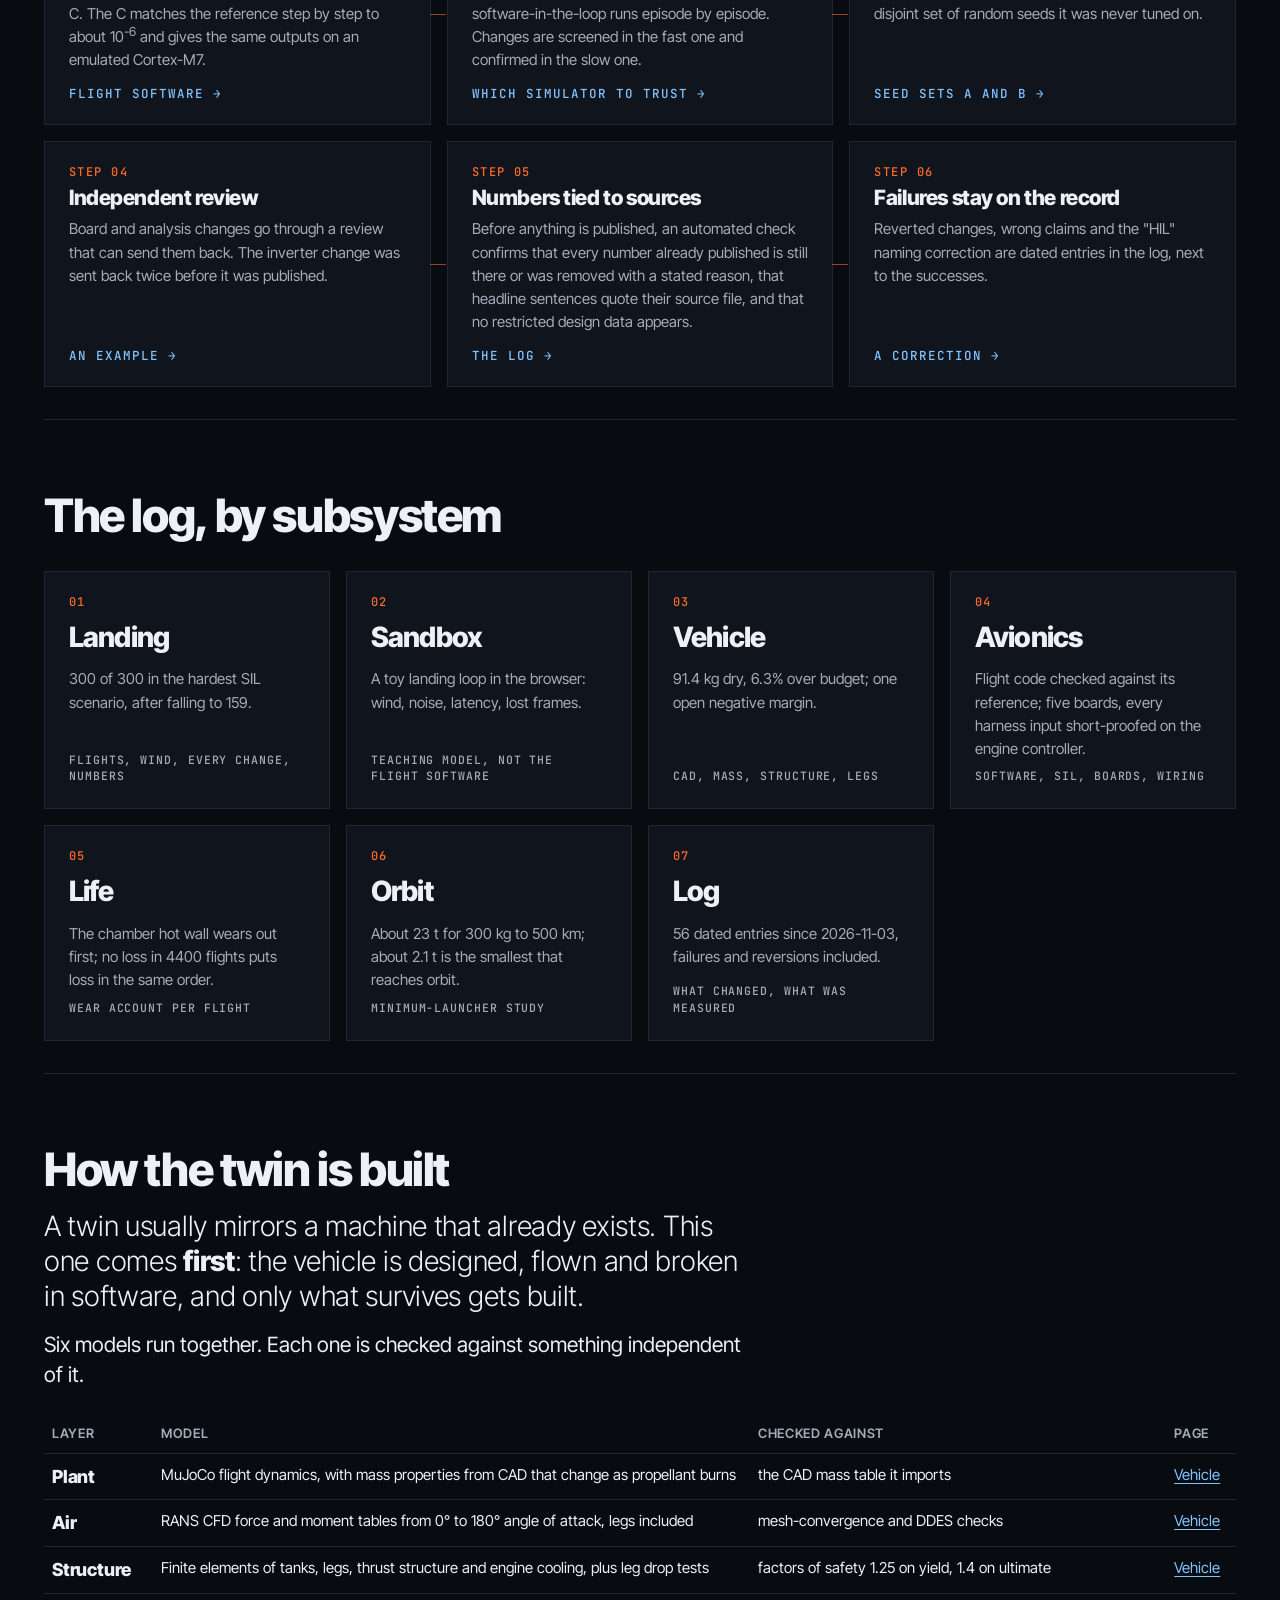
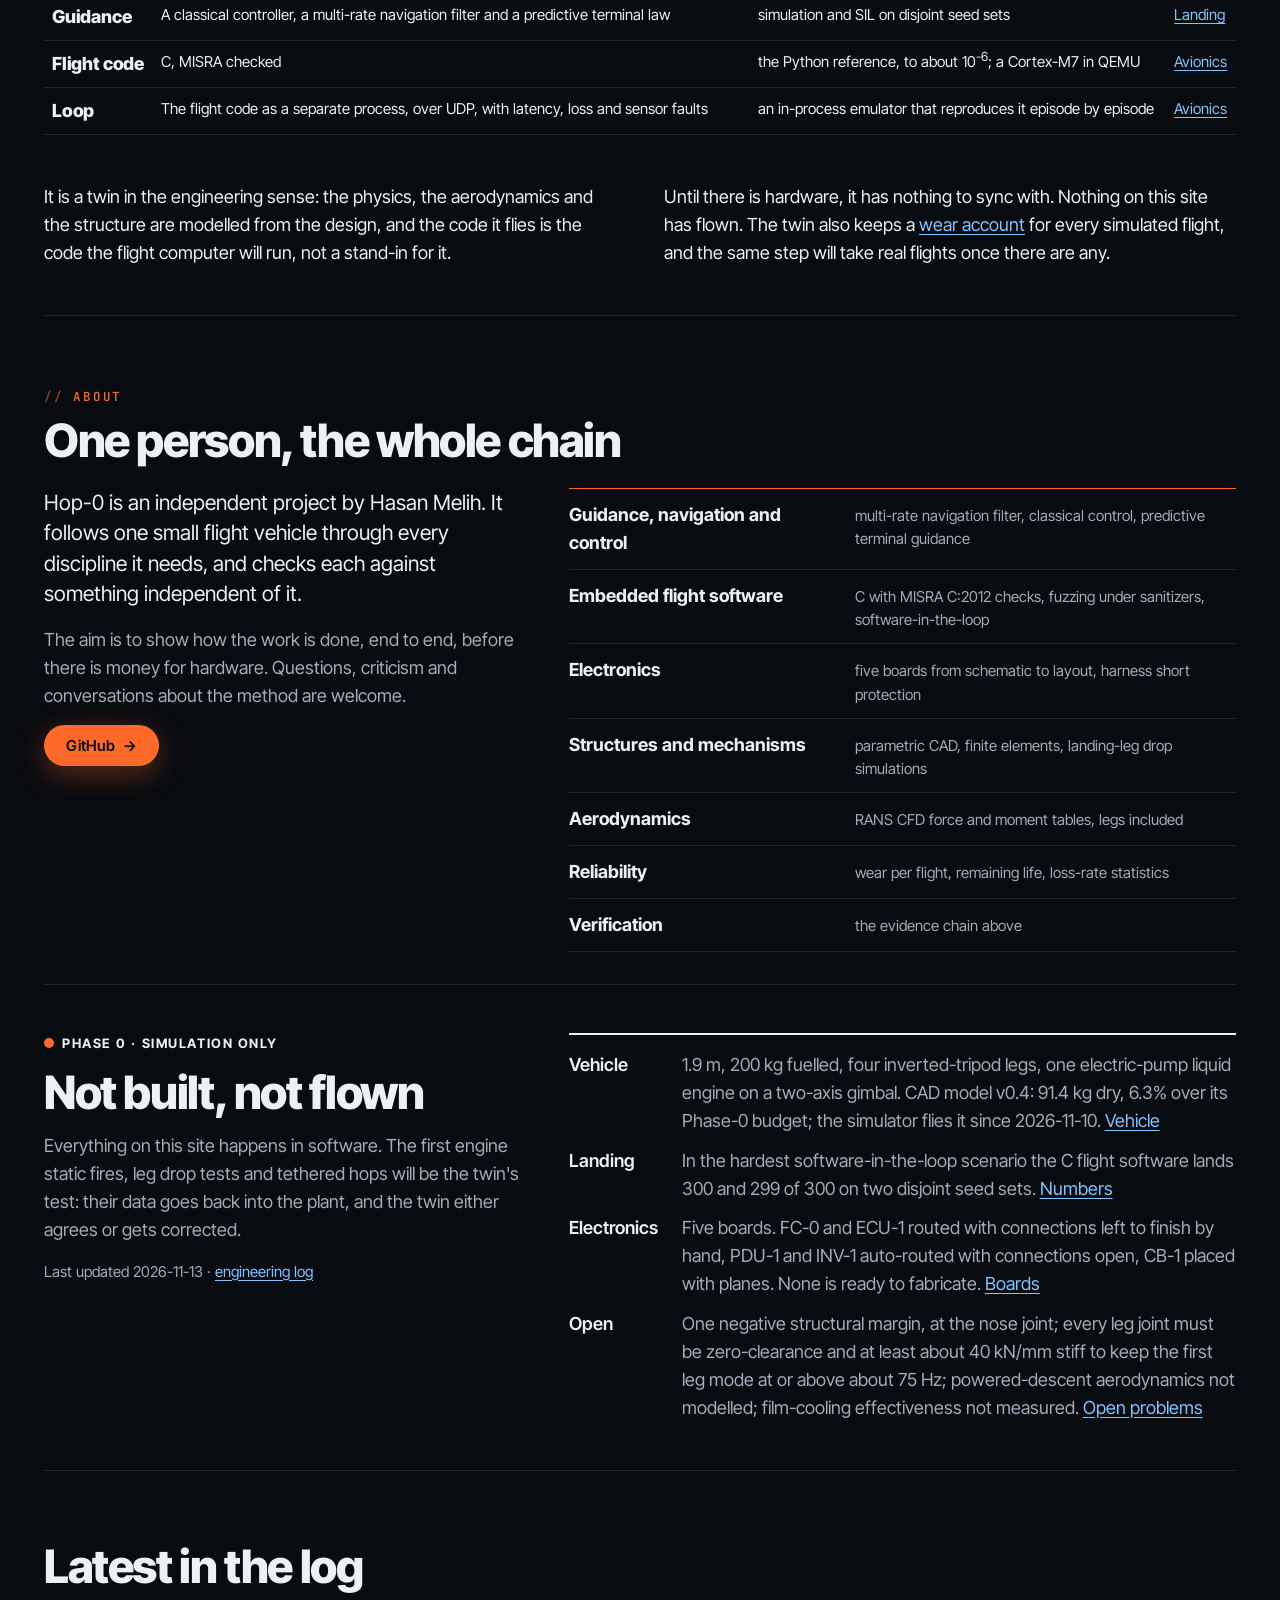
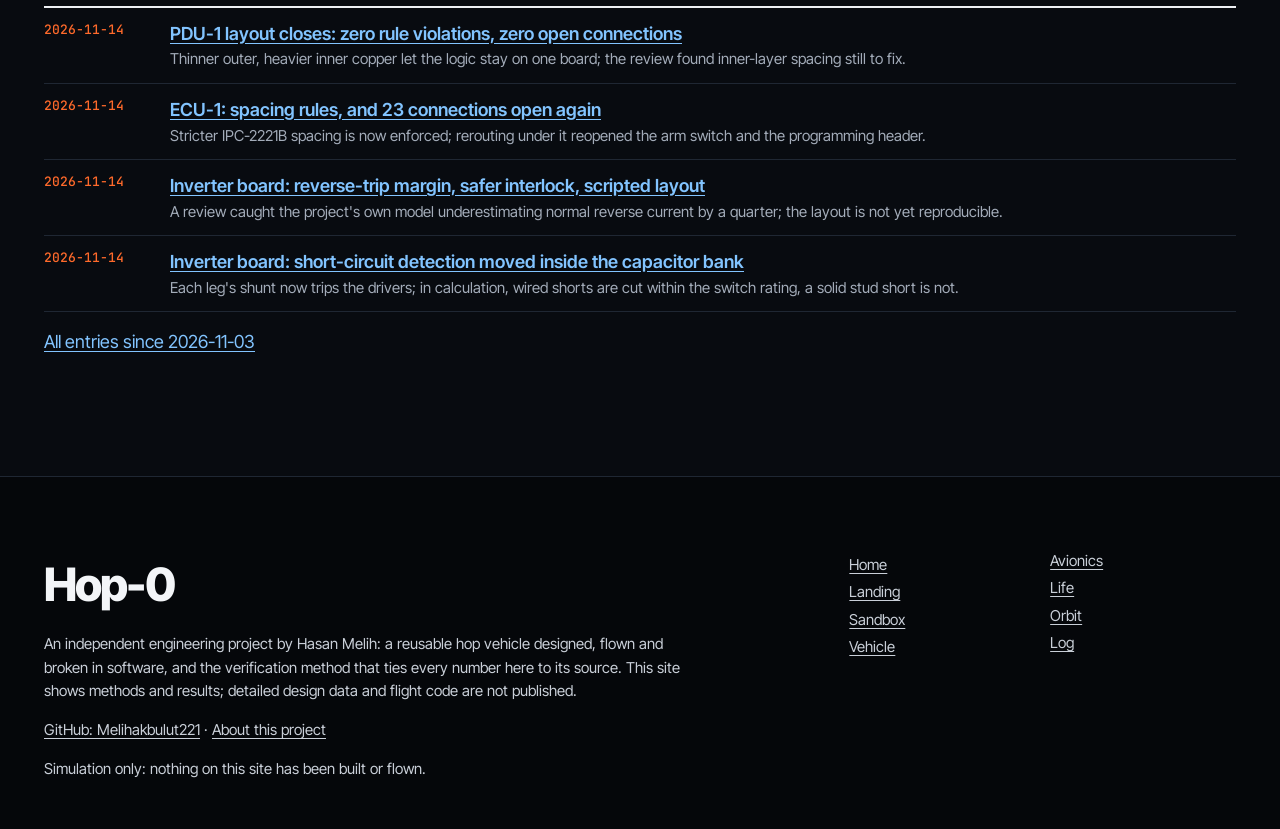
==== commit 452a31b2: "PDU-1: terminal spacing at altitude, regulator input loop, repeatable rebuild; review findings; log " ====
--- a/index.html
+++ b/index.html
@@ -178,7 +178,7 @@
     <li><a href="avionics.html">Avionics</a><p>Flight code checked against its reference; five boards, every harness input short-proofed on the engine controller.</p><span>software, SIL, boards, wiring</span></li>
     <li><a href="life.html">Life</a><p>The chamber hot wall wears out first; no loss in 4400 flights puts loss in the same order.</p><span>wear account per flight</span></li>
     <li><a href="orbit.html">Orbit</a><p>About 23 t for 300 kg to 500 km; about 2.1 t is the smallest that reaches orbit.</p><span>minimum-launcher study</span></li>
-    <li><a href="log.html">Log</a><p>55 dated entries since 2026-11-03, failures and reversions included.</p><span>what changed, what was measured</span></li>
+    <li><a href="log.html">Log</a><p>56 dated entries since 2026-11-03, failures and reversions included.</p><span>what changed, what was measured</span></li>
   </ul>
 </section>
 
